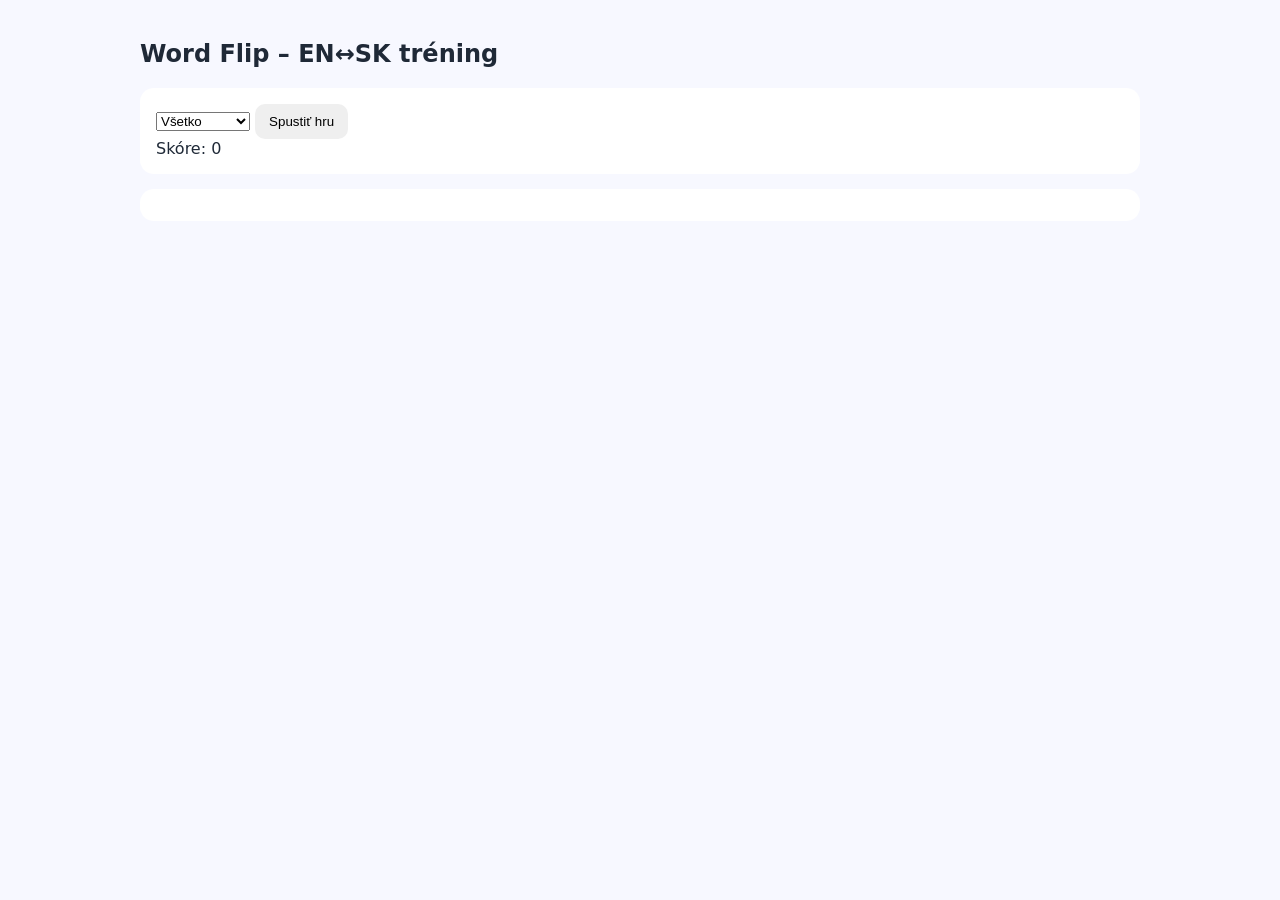
==== index.html @ 4aff0b16 "Update" ====
<!DOCTYPE html>
<html lang="sk">
<head>
<meta charset="utf-8" />
<meta name="viewport" content="width=device-width, initial-scale=1" />
<title>Word Flip – EN↔SK tréning</title>
<style>
body{font-family:system-ui;margin:0;background:#f7f8ff;color:#1f2937}
.wrap{max-width:1000px;margin:auto;padding:20px}
.card{background:#fff;padding:16px;border-radius:14px;margin-bottom:15px}
button{padding:10px 14px;border-radius:10px;border:none;cursor:pointer}
.opt{display:block;width:100%;margin:6px 0;padding:12px;border:1px solid #ddd;border-radius:10px;background:#fff}
.opt.correct{background:#d1fae5}
.opt.wrong{background:#fee2e2}
</style>
</head>
<body>
<div class="wrap">
<h2>Word Flip – EN↔SK tréning</h2>

<div class="card">
<select id="packSelect">
<option value="all">Všetko</option>
<option value="colors">Farby</option>
<option value="numbers">Čísla</option>
<option value="family">Rodina</option>
<option value="school">Škola</option>
<option value="food">Jedlo</option>
<option value="animals">Zvieratá</option>
<option value="travel">Cestovanie</option>
<option value="jobs">Povolania</option>
<option value="restaurant">Reštaurácia</option>
<option value="description">Opis osoby</option>
</select>

<button onclick="startGame()">Spustiť hru</button>
<div id="scoreBox">Skóre: 0</div>
</div>

<div class="card">
<div id="question"></div>
<div id="options"></div>
</div>

</div>

<script>

const VOCAB_PACKS = {

colors:[
{en:'red',sk:'červená'},
{en:'blue',sk:'modrá'},
{en:'green',sk:'zelená'},
{en:'yellow',sk:'žltá'}
],

numbers:[
{en:'one',sk:'jeden'},
{en:'two',sk:'dva'},
{en:'three',sk:'tri'}
],

family:[
{en:'mum',sk:'mama'},
{en:'dad',sk:'otec'},
{en:'cousin',sk:'bratranec / sesternica'}
],

school:[
{en:'library',sk:'knižnica'},
{en:'playground',sk:'ihrisko'},
{en:'English',sk:'angličtina'}
],

food:[
{en:'apple',sk:'jablko'},
{en:'pizza',sk:'pizza'},
{en:'rice',sk:'ryža'}
],

animals:[
{en:'lion',sk:'lev'},
{en:'tiger',sk:'tiger'},
{en:'monkey',sk:'opica'}
],

travel:[
{en:'airport',sk:'letisko'},
{en:'ticket',sk:'lístok'},
{en:'journey',sk:'cesta'},
{en:'turn left',sk:'zabočiť doľava'}
],

jobs:[
{en:'doctor',sk:'lekár'},
{en:'firefighter',sk:'hasič'},
{en:'pilot',sk:'pilot'},
{en:'grow up',sk:'vyrásť'}
],

restaurant:[
{en:'menu',sk:'jedálny lístok'},
{en:'starter',sk:'predjedlo'},
{en:'main course',sk:'hlavné jedlo'},
{en:'dessert',sk:'dezert'},
{en:'burger',sk:'burger'},
{en:'fries',sk:'hranolky'},
{en:'cola',sk:'kola'},
{en:'milkshake',sk:'mliečny kokteil'}
],

description:[
{en:'tall',sk:'vysoký'},
{en:'short',sk:'nízky'},
{en:'long hair',sk:'dlhé vlasy'},
{en:'curly hair',sk:'kučeravé vlasy'},
{en:'blue eyes',sk:'modré oči'},
{en:'kind',sk:'milý'},
{en:'friendly',sk:'priateľský'}
]

};

const PHRASES = [
{en:'I’d like a burger, please.',sk:'Dal by som si burger.'},
{en:'Anything else?',sk:'Ešte niečo?'},
{en:'He’s tall.',sk:'On je vysoký.'},
{en:'What does he look like?',sk:'Ako vyzerá?'}
];

let pool=[];
let score=0;

function startGame(){
score=0;
document.getElementById("scoreBox").innerText="Skóre: 0";
let pack=document.getElementById("packSelect").value;

if(pack==="all"){
pool=Object.values(VOCAB_PACKS).flat().concat(PHRASES);
}else{
pool=(VOCAB_PACKS[pack]||[]).concat(pack==="phr"?PHRASES:[]);
}

nextQuestion();
}

function nextQuestion(){
if(pool.length===0){alert("Hotovo");return;}
let q=pool[Math.floor(Math.random()*pool.length)];
current=q;
document.getElementById("question").innerText=q.en;

let options=[q.sk];
while(options.length<4){
let r=pool[Math.floor(Math.random()*pool.length)];
if(!options.includes(r.sk)) options.push(r.sk);
}
options.sort(()=>Math.random()-0.5);

let html="";
options.forEach(opt=>{
html+=`<button class="opt" onclick="checkAnswer(this,'${opt}','${q.sk}')">${opt}</button>`;
});
document.getElementById("options").innerHTML=html;
}

function checkAnswer(btn,choice,correct){
if(choice===correct){
btn.classList.add("correct");
score++;
}else{
btn.classList.add("wrong");
}
document.getElementById("scoreBox").innerText="Skóre: "+score;
setTimeout(nextQuestion,1000);
}

</script>
</body>
</html>
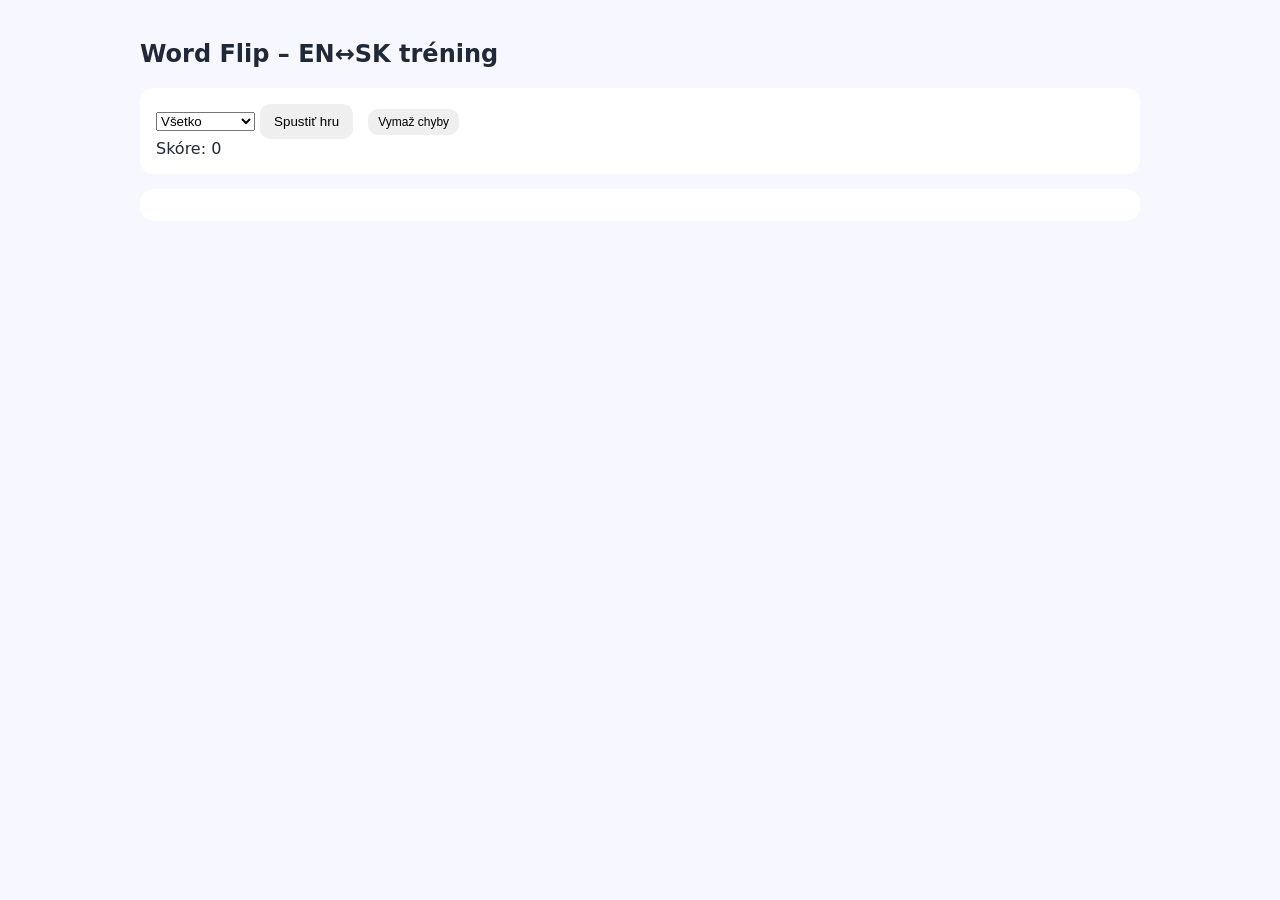
==== commit d9dce8a4: "Add clear mistakes button and update game logic" ====
--- a/index.html
+++ b/index.html
@@ -12,6 +12,7 @@
 .opt{display:block;width:100%;margin:6px 0;padding:12px;border:1px solid #ddd;border-radius:10px;background:#fff}
 .opt.correct{background:#d1fae5}
 .opt.wrong{background:#fee2e2}
+.btnSmall{font-size:12px;padding:6px 10px;margin-left:10px}
 </style>
 </head>
 <body>
@@ -21,6 +22,7 @@
 <div class="card">
 <select id="packSelect">
 <option value="all">Všetko</option>
+<option value="mistakes">Tréning chýb</option>
 <option value="colors">Farby</option>
 <option value="numbers">Čísla</option>
 <option value="family">Rodina</option>
@@ -34,6 +36,7 @@
 </select>
 
 <button onclick="startGame()">Spustiť hru</button>
+<button onclick="clearMistakes()" class="btnSmall">Vymaž chyby</button>
 <div id="scoreBox">Skóre: 0</div>
 </div>
 
@@ -46,87 +49,62 @@
 
 <script>
 
-const VOCAB_PACKS = {
+const STORAGE_MISTAKES = 'wordflip_mistakes_v2';
 
-colors:[
-{en:'red',sk:'červená'},
-{en:'blue',sk:'modrá'},
-{en:'green',sk:'zelená'},
-{en:'yellow',sk:'žltá'}
-],
-
-numbers:[
-{en:'one',sk:'jeden'},
-{en:'two',sk:'dva'},
-{en:'three',sk:'tri'}
-],
-
-family:[
-{en:'mum',sk:'mama'},
-{en:'dad',sk:'otec'},
-{en:'cousin',sk:'bratranec / sesternica'}
-],
-
-school:[
-{en:'library',sk:'knižnica'},
-{en:'playground',sk:'ihrisko'},
-{en:'English',sk:'angličtina'}
-],
-
-food:[
-{en:'apple',sk:'jablko'},
-{en:'pizza',sk:'pizza'},
-{en:'rice',sk:'ryža'}
-],
-
-animals:[
-{en:'lion',sk:'lev'},
-{en:'tiger',sk:'tiger'},
-{en:'monkey',sk:'opica'}
-],
-
-travel:[
-{en:'airport',sk:'letisko'},
-{en:'ticket',sk:'lístok'},
-{en:'journey',sk:'cesta'},
-{en:'turn left',sk:'zabočiť doľava'}
-],
-
-jobs:[
-{en:'doctor',sk:'lekár'},
-{en:'firefighter',sk:'hasič'},
-{en:'pilot',sk:'pilot'},
-{en:'grow up',sk:'vyrásť'}
-],
-
-restaurant:[
-{en:'menu',sk:'jedálny lístok'},
-{en:'starter',sk:'predjedlo'},
-{en:'main course',sk:'hlavné jedlo'},
-{en:'dessert',sk:'dezert'},
-{en:'burger',sk:'burger'},
-{en:'fries',sk:'hranolky'},
-{en:'cola',sk:'kola'},
-{en:'milkshake',sk:'mliečny kokteil'}
-],
-
-description:[
-{en:'tall',sk:'vysoký'},
-{en:'short',sk:'nízky'},
-{en:'long hair',sk:'dlhé vlasy'},
-{en:'curly hair',sk:'kučeravé vlasy'},
-{en:'blue eyes',sk:'modré oči'},
-{en:'kind',sk:'milý'},
-{en:'friendly',sk:'priateľský'}
-]
-
+const CONFUSION_SETS = {
+cola:['color','cold'],
+burger:['pizza','pasta'],
+rice:['pasta','bread'],
+tall:['thin','short'],
+short:['tall','small'],
+curly:['straight','wavy'],
+left:['right'],
+doctor:['nurse','teacher']
 };
 
-const PHRASES = [
-{en:'I’d like a burger, please.',sk:'Dal by som si burger.'},
-{en:'Anything else?',sk:'Ešte niečo?'},
-{en:'He’s tall.',sk:'On je vysoký.'},
-{en:'What does he look like?',sk:'Ako vyzerá?'}
+function grammarVariants(text){
+let variants=[];
+if(text.includes("He’s")) variants.push(text.replace("He’s","He is"));
+if(text.includes("She’s")) variants.push(text.replace("She’s","She is"));
+if(text.includes("I’d")) variants.push(text.replace("I’d","I would"));
+return variants;
+}
+
+function singularPluralVariants(text){
+let variants=[];
+if(!text.includes(" ")){
+if(text.endsWith("s")) variants.push(text.slice(0,-1));
+else variants.push(text+"s");
+}
+return variants;
+}
+
+const VOCAB_PACKS = {
+colors:[
+{en:'red',sk:'červená',cat:'color'},
+{en:'blue',sk:'modrá',cat:'color'},
+{en:'green',sk:'zelená',cat:'color'},
+{en:'yellow',sk:'žltá',cat:'color'}
+],
+food:[
+{en:'burger',sk:'burger',cat:'main'},
+{en:'pizza',sk:'pizza',cat:'main'},
+{en:'pasta',sk:'cestoviny',cat:'main'},
+{en:'rice',sk:'ryža',cat:'main'},
+{en:'cola',sk:'kola',cat:'drink'},
+{en:'milkshake',sk:'mliečny kokteil',cat:'drink'}
+],
+description:[
+{en:'tall',sk:'vysoký',cat:'appearance'},
+{en:'short',sk:'nízky',cat:'appearance'},
+{en:'curly hair',sk:'kučeravé vlasy',cat:'hair'},
+{en:'long hair',sk:'dlhé vlasy',cat:'hair'}
+]
+};
+
+const PHRASES=[
+{en:'He’s tall.',sk:'On je vysoký.',cat:'sentence'},
+{en:'I’d like a burger, please.',sk:'Dal by som si burger.',cat:'sentence'}
 ];
 
 let pool=[];
@@ -137,12 +115,13 @@
 document.getElementById("scoreBox").innerText="Skóre: 0";
 let pack=document.getElementById("packSelect").value;
 
-if(pack==="all"){
+if(pack==="mistakes"){
+pool=JSON.parse(localStorage.getItem(STORAGE_MISTAKES)||"[]");
+}else if(pack==="all"){
 pool=Object.values(VOCAB_PACKS).flat().concat(PHRASES);
 }else{
-pool=(VOCAB_PACKS[pack]||[]).concat(pack==="phr"?PHRASES:[]);
+pool=(VOCAB_PACKS[pack]||[]);
 }
-
 nextQuestion();
 }
 
@@ -152,16 +131,38 @@
 current=q;
 document.getElementById("question").innerText=q.en;
 
-let options=[q.sk];
+let answer=q.sk;
+let options=[answer];
+let used=new Set([answer]);
+
+grammarVariants(answer).forEach(v=>{
+if(options.length<4 && !used.has(v)){options.push(v);used.add(v);}
+});
+
+singularPluralVariants(answer).forEach(v=>{
+if(options.length<4 && !used.has(v)){options.push(v);used.add(v);}
+});
+
+let key=q.en.toLowerCase();
+if(CONFUSION_SETS[key]){
+CONFUSION_SETS[key].forEach(v=>{
+if(options.length<4 && !used.has(v)){options.push(v);used.add(v);}
+});
+}
+
 while(options.length<4){
 let r=pool[Math.floor(Math.random()*pool.length)];
-if(!options.includes(r.sk)) options.push(r.sk);
+if(r.sk && !used.has(r.sk)){
+options.push(r.sk);
+used.add(r.sk);
 }
+}
+
 options.sort(()=>Math.random()-0.5);
 
 let html="";
 options.forEach(opt=>{
-html+=`<button class="opt" onclick="checkAnswer(this,'${opt}','${q.sk}')">${opt}</button>`;
+html+=`<button class="opt" onclick="checkAnswer(this,'${opt}','${answer}')">${opt}</button>`;
 });
 document.getElementById("options").innerHTML=html;
 }
@@ -172,9 +173,21 @@
 score++;
 }else{
 btn.classList.add("wrong");
+
+let saved=JSON.parse(localStorage.getItem(STORAGE_MISTAKES)||"[]");
+if(!saved.find(x=>x.en===current.en)){
+saved.push(current);
+localStorage.setItem(STORAGE_MISTAKES,JSON.stringify(saved));
 }
+}
+
 document.getElementById("scoreBox").innerText="Skóre: "+score;
 setTimeout(nextQuestion,1000);
+}
+
+function clearMistakes(){
+localStorage.removeItem(STORAGE_MISTAKES);
+alert("Chyby vymazané");
 }
 
 </script>
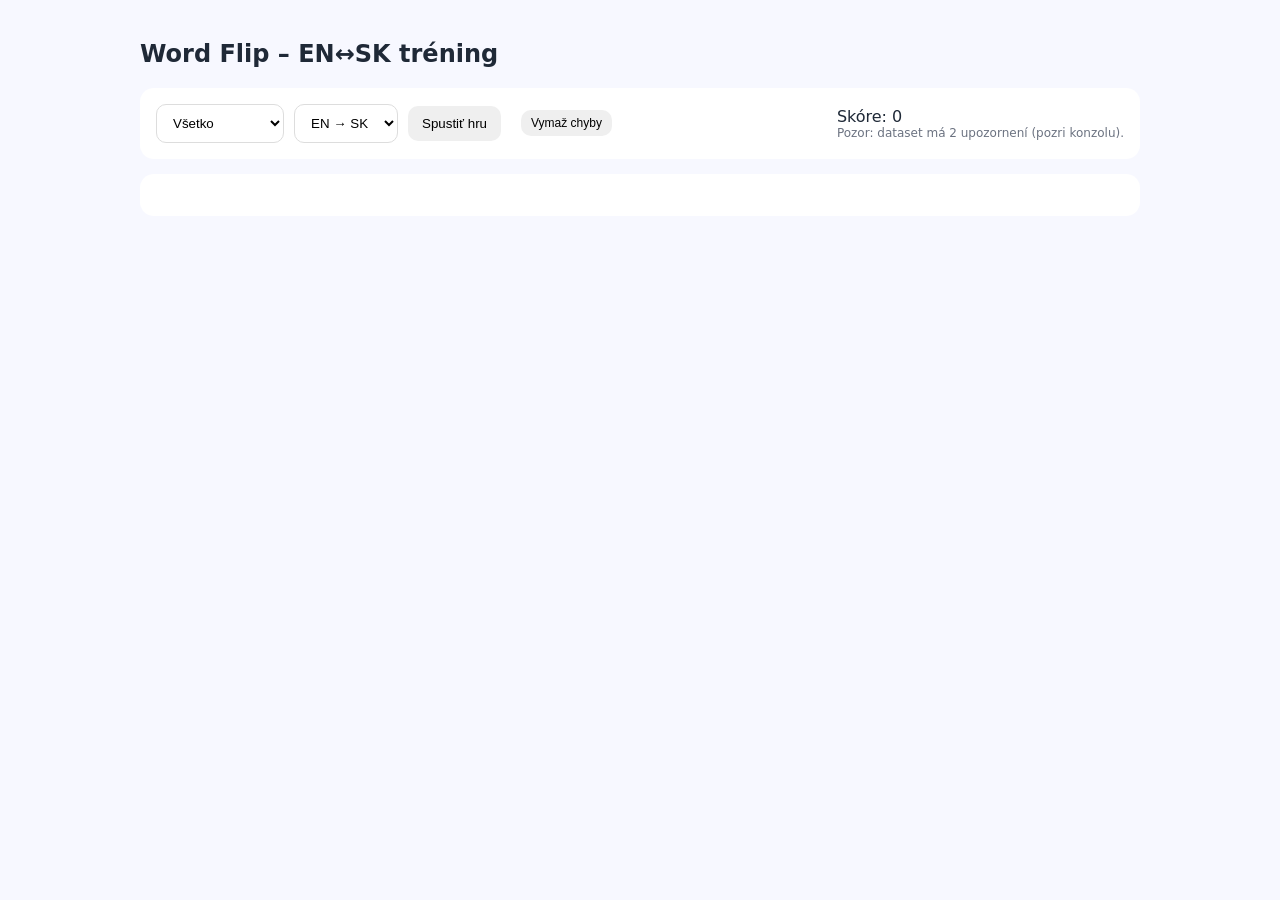
==== commit 7f0238e5: "update 2" ====
--- a/index.html
+++ b/index.html
@@ -5,191 +5,596 @@
 <meta name="viewport" content="width=device-width, initial-scale=1" />
 <title>Word Flip – EN↔SK tréning</title>
 <style>
-body{font-family:system-ui;margin:0;background:#f7f8ff;color:#1f2937}
-.wrap{max-width:1000px;margin:auto;padding:20px}
-.card{background:#fff;padding:16px;border-radius:14px;margin-bottom:15px}
-button{padding:10px 14px;border-radius:10px;border:none;cursor:pointer}
-.opt{display:block;width:100%;margin:6px 0;padding:12px;border:1px solid #ddd;border-radius:10px;background:#fff}
-.opt.correct{background:#d1fae5}
-.opt.wrong{background:#fee2e2}
-.btnSmall{font-size:12px;padding:6px 10px;margin-left:10px}
+  body{font-family:system-ui;margin:0;background:#f7f8ff;color:#1f2937}
+  .wrap{max-width:1000px;margin:auto;padding:20px}
+  .card{background:#fff;padding:16px;border-radius:14px;margin-bottom:15px}
+  button{padding:10px 14px;border-radius:10px;border:none;cursor:pointer}
+  .opt{display:block;width:100%;margin:6px 0;padding:12px;border:1px solid #ddd;border-radius:10px;background:#fff;text-align:left}
+  .opt.correct{background:#d1fae5}
+  .opt.wrong{background:#fee2e2}
+  .btnSmall{font-size:12px;padding:6px 10px;margin-left:10px}
+  .row{display:flex;gap:10px;flex-wrap:wrap;align-items:center}
+  select{padding:10px 12px;border-radius:10px;border:1px solid #ddd;background:#fff}
+  .muted{color:#6b7280;font-size:12px}
+  .bar{display:flex;gap:12px;flex-wrap:wrap;align-items:center;justify-content:space-between}
 </style>
 </head>
 <body>
 <div class="wrap">
-<h2>Word Flip – EN↔SK tréning</h2>
-
-<div class="card">
-<select id="packSelect">
-<option value="all">Všetko</option>
-<option value="mistakes">Tréning chýb</option>
-<option value="colors">Farby</option>
-<option value="numbers">Čísla</option>
-<option value="family">Rodina</option>
-<option value="school">Škola</option>
-<option value="food">Jedlo</option>
-<option value="animals">Zvieratá</option>
-<option value="travel">Cestovanie</option>
-<option value="jobs">Povolania</option>
-<option value="restaurant">Reštaurácia</option>
-<option value="description">Opis osoby</option>
-</select>
-
-<button onclick="startGame()">Spustiť hru</button>
-<button onclick="clearMistakes()" class="btnSmall">Vymaž chyby</button>
-<div id="scoreBox">Skóre: 0</div>
+  <h2>Word Flip – EN↔SK tréning</h2>
+
+  <div class="card">
+    <div class="bar">
+      <div class="row">
+        <select id="packSelect"></select>
+
+        <select id="modeSelect" title="Smer prekladu">
+          <option value="en2sk">EN → SK</option>
+          <option value="sk2en">SK → EN</option>
+          <option value="mix">Mix</option>
+        </select>
+
+        <button id="startBtn">Spustiť hru</button>
+        <button id="clearMistakesBtn" class="btnSmall">Vymaž chyby</button>
+      </div>
+
+      <div>
+        <div id="scoreBox">Skóre: 0</div>
+        <div id="statusBox" class="muted"></div>
+      </div>
+    </div>
+  </div>
+
+  <div class="card">
+    <div id="question" style="font-size:18px;font-weight:600;margin-bottom:10px"></div>
+    <div id="options"></div>
+  </div>
 </div>
 
-<div class="card">
-<div id="question"></div>
-<div id="options"></div>
-</div>
-
-</div>
-
 <script>
-
-const STORAGE_MISTAKES = 'wordflip_mistakes_v2';
-
-const CONFUSION_SETS = {
-cola:['color','cold'],
-burger:['pizza','pasta'],
-rice:['pasta','bread'],
-tall:['thin','short'],
-short:['tall','small'],
-curly:['straight','wavy'],
-left:['right'],
-doctor:['nurse','teacher']
-};
-
-function grammarVariants(text){
-let variants=[];
-if(text.includes("He’s")) variants.push(text.replace("He’s","He is"));
-if(text.includes("She’s")) variants.push(text.replace("She’s","She is"));
-if(text.includes("I’d")) variants.push(text.replace("I’d","I would"));
-return variants;
-}
-
-function singularPluralVariants(text){
-let variants=[];
-if(!text.includes(" ")){
-if(text.endsWith("s")) variants.push(text.slice(0,-1));
-else variants.push(text+"s");
-}
-return variants;
-}
-
-const VOCAB_PACKS = {
-colors:[
-{en:'red',sk:'červená',cat:'color'},
-{en:'blue',sk:'modrá',cat:'color'},
-{en:'green',sk:'zelená',cat:'color'},
-{en:'yellow',sk:'žltá',cat:'color'}
-],
-food:[
-{en:'burger',sk:'burger',cat:'main'},
-{en:'pizza',sk:'pizza',cat:'main'},
-{en:'pasta',sk:'cestoviny',cat:'main'},
-{en:'rice',sk:'ryža',cat:'main'},
-{en:'cola',sk:'kola',cat:'drink'},
-{en:'milkshake',sk:'mliečny kokteil',cat:'drink'}
-],
-description:[
-{en:'tall',sk:'vysoký',cat:'appearance'},
-{en:'short',sk:'nízky',cat:'appearance'},
-{en:'curly hair',sk:'kučeravé vlasy',cat:'hair'},
-{en:'long hair',sk:'dlhé vlasy',cat:'hair'}
-]
-};
-
-const PHRASES=[
-{en:'He’s tall.',sk:'On je vysoký.',cat:'sentence'},
-{en:'I’d like a burger, please.',sk:'Dal by som si burger.',cat:'sentence'}
+/**
+ * DATASET = zdroj pravdy
+ * Index (packs) sa generuje automaticky z datasetu.
+ */
+const DATASET = [
+  {"type":"vocab","pack":"colors","en":"red","sk":"červená"},
+  {"type":"vocab","pack":"colors","en":"blue","sk":"modrá"},
+  {"type":"vocab","pack":"colors","en":"yellow","sk":"žltá"},
+  {"type":"vocab","pack":"colors","en":"green","sk":"zelená"},
+  {"type":"vocab","pack":"colors","en":"orange","sk":"oranžová"},
+  {"type":"vocab","pack":"colors","en":"pink","sk":"ružová"},
+  {"type":"vocab","pack":"colors","en":"purple","sk":"fialová"},
+  {"type":"vocab","pack":"colors","en":"brown","sk":"hnedá"},
+  {"type":"vocab","pack":"colors","en":"black","sk":"čierna"},
+  {"type":"vocab","pack":"colors","en":"white","sk":"biela"},
+  {"type":"vocab","pack":"colors","en":"grey","sk":"sivá"},
+
+  {"type":"vocab","pack":"numbers","en":"one","sk":"jeden"},
+  {"type":"vocab","pack":"numbers","en":"two","sk":"dva"},
+  {"type":"vocab","pack":"numbers","en":"three","sk":"tri"},
+  {"type":"vocab","pack":"numbers","en":"four","sk":"štyri"},
+  {"type":"vocab","pack":"numbers","en":"five","sk":"päť"},
+  {"type":"vocab","pack":"numbers","en":"six","sk":"šesť"},
+  {"type":"vocab","pack":"numbers","en":"seven","sk":"sedem"},
+  {"type":"vocab","pack":"numbers","en":"eight","sk":"osem"},
+  {"type":"vocab","pack":"numbers","en":"nine","sk":"deväť"},
+  {"type":"vocab","pack":"numbers","en":"ten","sk":"desať"},
+  {"type":"vocab","pack":"numbers","en":"eleven","sk":"jedenásť"},
+  {"type":"vocab","pack":"numbers","en":"twelve","sk":"dvanásť"},
+  {"type":"vocab","pack":"numbers","en":"thirteen","sk":"trinásť"},
+  {"type":"vocab","pack":"numbers","en":"fourteen","sk":"štrnásť"},
+  {"type":"vocab","pack":"numbers","en":"fifteen","sk":"pätnásť"},
+  {"type":"vocab","pack":"numbers","en":"sixteen","sk":"šestnásť"},
+  {"type":"vocab","pack":"numbers","en":"seventeen","sk":"sedemnásť"},
+  {"type":"vocab","pack":"numbers","en":"eighteen","sk":"osemnásť"},
+  {"type":"vocab","pack":"numbers","en":"nineteen","sk":"devätnásť"},
+  {"type":"vocab","pack":"numbers","en":"twenty","sk":"dvadsať"},
+
+  {"type":"vocab","pack":"family","en":"mum","sk":"mama"},
+  {"type":"vocab","pack":"family","en":"dad","sk":"otec"},
+  {"type":"vocab","pack":"family","en":"mother","sk":"mamička"},
+  {"type":"vocab","pack":"family","en":"father","sk":"otecko"},
+  {"type":"vocab","pack":"family","en":"brother","sk":"brat"},
+  {"type":"vocab","pack":"family","en":"sister","sk":"sestra"},
+  {"type":"vocab","pack":"family","en":"grandma","sk":"babička"},
+  {"type":"vocab","pack":"family","en":"grandpa","sk":"dedko"},
+  {"type":"vocab","pack":"family","en":"aunt","sk":"teta"},
+  {"type":"vocab","pack":"family","en":"uncle","sk":"ujo"},
+  {"type":"vocab","pack":"family","en":"cousin","sk":"bratranec / sesternica"},
+  {"type":"vocab","pack":"family","en":"baby","sk":"bábätko"},
+
+  {"type":"vocab","pack":"school","en":"book","sk":"kniha"},
+  {"type":"vocab","pack":"school","en":"pen","sk":"pero"},
+  {"type":"vocab","pack":"school","en":"pencil","sk":"ceruzka"},
+  {"type":"vocab","pack":"school","en":"rubber","sk":"guma"},
+  {"type":"vocab","pack":"school","en":"ruler","sk":"pravítko"},
+  {"type":"vocab","pack":"school","en":"pencil case","sk":"peračník"},
+  {"type":"vocab","pack":"school","en":"bag","sk":"taška"},
+  {"type":"vocab","pack":"school","en":"desk","sk":"lavica"},
+  {"type":"vocab","pack":"school","en":"chair","sk":"stolička"},
+  {"type":"vocab","pack":"school","en":"board","sk":"tabuľa"},
+  {"type":"vocab","pack":"school","en":"teacher","sk":"učiteľ"},
+  {"type":"vocab","pack":"school","en":"classroom","sk":"trieda"},
+  {"type":"vocab","pack":"school","en":"playground","sk":"ihrisko"},
+  {"type":"vocab","pack":"school","en":"library","sk":"knižnica"},
+  {"type":"vocab","pack":"school","en":"gym","sk":"telocvičňa"},
+  {"type":"vocab","pack":"school","en":"computer room","sk":"počítačová učebňa"},
+  {"type":"vocab","pack":"school","en":"English","sk":"angličtina"},
+  {"type":"vocab","pack":"school","en":"Maths","sk":"matematika"},
+  {"type":"vocab","pack":"school","en":"Science","sk":"prírodoveda"},
+  {"type":"vocab","pack":"school","en":"Art","sk":"výtvarná"},
+  {"type":"vocab","pack":"school","en":"Music","sk":"hudobná"},
+  {"type":"vocab","pack":"school","en":"PE","sk":"telesná výchova"},
+
+  {"type":"vocab","pack":"toys","en":"ball","sk":"lopta"},
+  {"type":"vocab","pack":"toys","en":"doll","sk":"bábika"},
+  {"type":"vocab","pack":"toys","en":"teddy","sk":"plyšák"},
+  {"type":"vocab","pack":"toys","en":"car","sk":"auto"},
+  {"type":"vocab","pack":"toys","en":"kite","sk":"šarkan"},
+  {"type":"vocab","pack":"toys","en":"bike","sk":"bicykel"},
+  {"type":"vocab","pack":"toys","en":"train","sk":"vlak"},
+  {"type":"vocab","pack":"toys","en":"plane","sk":"lietadlo"},
+  {"type":"vocab","pack":"toys","en":"computer game","sk":"počítačová hra"},
+  {"type":"vocab","pack":"toys","en":"guitar","sk":"gitara"},
+  {"type":"vocab","pack":"toys","en":"piano","sk":"klavír"},
+
+  {"type":"vocab","pack":"food","en":"apple","sk":"jablko"},
+  {"type":"vocab","pack":"food","en":"banana","sk":"banán"},
+  {"type":"vocab","pack":"food","en":"orange","sk":"pomaranč"},
+  {"type":"vocab","pack":"food","en":"pear","sk":"hruška"},
+  {"type":"vocab","pack":"food","en":"grapes","sk":"hrozno"},
+  {"type":"vocab","pack":"food","en":"melon","sk":"melón"},
+  {"type":"vocab","pack":"food","en":"lemon","sk":"citrón"},
+  {"type":"vocab","pack":"food","en":"carrot","sk":"mrkva"},
+  {"type":"vocab","pack":"food","en":"potato","sk":"zemiak"},
+  {"type":"vocab","pack":"food","en":"tomato","sk":"paradajka"},
+  {"type":"vocab","pack":"food","en":"cucumber","sk":"uhorka"},
+  {"type":"vocab","pack":"food","en":"rice","sk":"ryža"},
+  {"type":"vocab","pack":"food","en":"pasta","sk":"cestoviny"},
+  {"type":"vocab","pack":"food","en":"sandwich","sk":"sendvič"},
+  {"type":"vocab","pack":"food","en":"pizza","sk":"pizza"},
+  {"type":"vocab","pack":"food","en":"egg","sk":"vajce"},
+  {"type":"vocab","pack":"food","en":"cheese","sk":"syr"},
+  {"type":"vocab","pack":"food","en":"chicken","sk":"kurča"},
+  {"type":"vocab","pack":"food","en":"fish","sk":"ryba"},
+  {"type":"vocab","pack":"food","en":"bread","sk":"chlieb"},
+  {"type":"vocab","pack":"food","en":"cereal","sk":"cereálie"},
+  {"type":"vocab","pack":"food","en":"milk","sk":"mlieko"},
+  {"type":"vocab","pack":"food","en":"juice","sk":"džús"},
+  {"type":"vocab","pack":"food","en":"water","sk":"voda"},
+
+  {"type":"vocab","pack":"animals","en":"dog","sk":"pes"},
+  {"type":"vocab","pack":"animals","en":"cat","sk":"mačka"},
+  {"type":"vocab","pack":"animals","en":"fish","sk":"ryba"},
+  {"type":"vocab","pack":"animals","en":"bird","sk":"vták"},
+  {"type":"vocab","pack":"animals","en":"rabbit","sk":"zajac"},
+  {"type":"vocab","pack":"animals","en":"duck","sk":"kačka"},
+  {"type":"vocab","pack":"animals","en":"cow","sk":"krava"},
+  {"type":"vocab","pack":"animals","en":"horse","sk":"kôň"},
+  {"type":"vocab","pack":"animals","en":"sheep","sk":"ovca"},
+  {"type":"vocab","pack":"animals","en":"goat","sk":"koza"},
+  {"type":"vocab","pack":"animals","en":"pig","sk":"prasa"},
+  {"type":"vocab","pack":"animals","en":"chicken","sk":"sliepka"},
+  {"type":"vocab","pack":"animals","en":"elephant","sk":"slon"},
+  {"type":"vocab","pack":"animals","en":"tiger","sk":"tiger"},
+  {"type":"vocab","pack":"animals","en":"lion","sk":"lev"},
+  {"type":"vocab","pack":"animals","en":"giraffe","sk":"žirafa"},
+  {"type":"vocab","pack":"animals","en":"crocodile","sk":"krokodíl"},
+  {"type":"vocab","pack":"animals","en":"monkey","sk":"opica"},
+  {"type":"vocab","pack":"animals","en":"parrot","sk":"papagáj"},
+  {"type":"vocab","pack":"animals","en":"kangaroo","sk":"klokán"},
+  {"type":"vocab","pack":"animals","en":"zebra","sk":"zebra"},
+  {"type":"vocab","pack":"animals","en":"bear","sk":"medveď"},
+  {"type":"vocab","pack":"animals","en":"snake","sk":"had"},
+  {"type":"vocab","pack":"animals","en":"mouse","sk":"myš"},
+
+  {"type":"vocab","pack":"places","en":"house","sk":"dom"},
+  {"type":"vocab","pack":"places","en":"room","sk":"izba"},
+  {"type":"vocab","pack":"places","en":"kitchen","sk":"kuchyňa"},
+  {"type":"vocab","pack":"places","en":"bathroom","sk":"kúpeľňa"},
+  {"type":"vocab","pack":"places","en":"living room","sk":"obývačka"},
+  {"type":"vocab","pack":"places","en":"garden","sk":"záhrada"},
+  {"type":"vocab","pack":"places","en":"bed","sk":"posteľ"},
+  {"type":"vocab","pack":"places","en":"table","sk":"stôl"},
+  {"type":"vocab","pack":"places","en":"door","sk":"dvere"},
+  {"type":"vocab","pack":"places","en":"window","sk":"okno"},
+  {"type":"vocab","pack":"places","en":"cinema","sk":"kino"},
+  {"type":"vocab","pack":"places","en":"supermarket","sk":"supermarket"},
+  {"type":"vocab","pack":"places","en":"hospital","sk":"nemocnica"},
+  {"type":"vocab","pack":"places","en":"post office","sk":"pošta"},
+  {"type":"vocab","pack":"places","en":"park","sk":"park"},
+  {"type":"vocab","pack":"places","en":"street","sk":"ulica"},
+  {"type":"vocab","pack":"places","en":"shop","sk":"obchod"},
+  {"type":"vocab","pack":"places","en":"bus stop","sk":"autobusová zastávka"},
+  {"type":"vocab","pack":"places","en":"train station","sk":"vlaková stanica"},
+  {"type":"vocab","pack":"places","en":"mountain","sk":"hora"},
+  {"type":"vocab","pack":"places","en":"river","sk":"rieka"},
+  {"type":"vocab","pack":"places","en":"beach","sk":"pláž"},
+  {"type":"vocab","pack":"places","en":"sea","sk":"more"},
+  {"type":"vocab","pack":"places","en":"lake","sk":"jazero"},
+
+  {"type":"vocab","pack":"clothes","en":"shirt","sk":"košeľa"},
+  {"type":"vocab","pack":"clothes","en":"T-shirt","sk":"tričko"},
+  {"type":"vocab","pack":"clothes","en":"trousers","sk":"nohavice"},
+  {"type":"vocab","pack":"clothes","en":"skirt","sk":"sukňa"},
+  {"type":"vocab","pack":"clothes","en":"dress","sk":"šaty"},
+  {"type":"vocab","pack":"clothes","en":"shorts","sk":"kraťasy"},
+  {"type":"vocab","pack":"clothes","en":"shoes","sk":"topánky"},
+  {"type":"vocab","pack":"clothes","en":"trainers","sk":"tenisky"},
+  {"type":"vocab","pack":"clothes","en":"boots","sk":"čižmy"},
+  {"type":"vocab","pack":"clothes","en":"socks","sk":"ponožky"},
+  {"type":"vocab","pack":"clothes","en":"coat","sk":"kabát"},
+  {"type":"vocab","pack":"clothes","en":"jacket","sk":"bunda"},
+  {"type":"vocab","pack":"clothes","en":"hat","sk":"klobúk"},
+  {"type":"vocab","pack":"clothes","en":"cap","sk":"šiltovka"},
+  {"type":"vocab","pack":"clothes","en":"scarf","sk":"šál"},
+  {"type":"vocab","pack":"clothes","en":"gloves","sk":"rukavice"},
+
+  {"type":"vocab","pack":"weather","en":"sun","sk":"slnko"},
+  {"type":"vocab","pack":"weather","en":"cloud","sk":"oblak"},
+  {"type":"vocab","pack":"weather","en":"rain","sk":"dážď"},
+  {"type":"vocab","pack":"weather","en":"snow","sk":"sneh"},
+  {"type":"vocab","pack":"weather","en":"wind","sk":"vietor"},
+  {"type":"vocab","pack":"weather","en":"spring","sk":"jar"},
+  {"type":"vocab","pack":"weather","en":"summer","sk":"leto"},
+  {"type":"vocab","pack":"weather","en":"autumn","sk":"jeseň"},
+  {"type":"vocab","pack":"weather","en":"winter","sk":"zima"},
+  {"type":"vocab","pack":"weather","en":"sunny","sk":"slnečno"},
+  {"type":"vocab","pack":"weather","en":"cloudy","sk":"oblačno"},
+  {"type":"vocab","pack":"weather","en":"rainy","sk":"daždivo"},
+  {"type":"vocab","pack":"weather","en":"snowy","sk":"snežno"},
+  {"type":"vocab","pack":"weather","en":"windy","sk":"veterno"},
+  {"type":"vocab","pack":"weather","en":"hot","sk":"horúco"},
+  {"type":"vocab","pack":"weather","en":"cold","sk":"zima"},
+  {"type":"vocab","pack":"weather","en":"warm","sk":"teplo"},
+
+  {"type":"phrase","pack":"phrases","en":"Hello!","sk":"Ahoj!"},
+  {"type":"phrase","pack":"phrases","en":"Goodbye!","sk":"Dovidenia!"},
+  {"type":"phrase","pack":"phrases","en":"How are you?","sk":"Ako sa máš?"},
+  {"type":"phrase","pack":"phrases","en":"I'm fine, thank you.","sk":"Mám sa dobre, ďakujem."},
+  {"type":"phrase","pack":"phrases","en":"This is my sister.","sk":"Toto je moja sestra."},
+  {"type":"phrase","pack":"phrases","en":"He's my uncle.","sk":"On je môj ujo."},
+  {"type":"phrase","pack":"phrases","en":"Have you got a brother?","sk":"Máš brata?"},
+  {"type":"phrase","pack":"phrases","en":"Yes, I have.","sk":"Áno, mám."},
+  {"type":"phrase","pack":"phrases","en":"No, I haven't.","sk":"Nie, nemám."},
+  {"type":"phrase","pack":"phrases","en":"This is my classroom.","sk":"Toto je moja trieda."},
+  {"type":"phrase","pack":"phrases","en":"We've got English on Monday.","sk":"V pondelok máme angličtinu."},
+  {"type":"phrase","pack":"phrases","en":"What's your favourite subject?","sk":"Aký je tvoj obľúbený predmet?"},
+  {"type":"phrase","pack":"phrases","en":"My favourite subject is Art.","sk":"Môj obľúbený predmet je výtvarná."},
+  {"type":"phrase","pack":"phrases","en":"I get up at seven o'clock.","sk":"Vstávam o siedmej."},
+  {"type":"phrase","pack":"phrases","en":"Do you do your homework in the afternoon?","sk":"Robíš si úlohy popoludní?"},
+  {"type":"phrase","pack":"phrases","en":"I usually watch TV.","sk":"Zvyčajne pozerám televíziu."},
+  {"type":"phrase","pack":"phrases","en":"I like apples.","sk":"Mám rád jablká."},
+  {"type":"phrase","pack":"phrases","en":"I don't like fish.","sk":"Nemám rád rybu."},
+  {"type":"phrase","pack":"phrases","en":"What would you like?","sk":"Čo by si chcel?"},
+  {"type":"phrase","pack":"phrases","en":"I'd like a sandwich, please.","sk":"Prosím si sendvič."},
+  {"type":"phrase","pack":"phrases","en":"Have you got any milk?","sk":"Máte mlieko?"},
+  {"type":"phrase","pack":"phrases","en":"Yes, we have.","sk":"Áno, máme."},
+  {"type":"phrase","pack":"phrases","en":"No, we haven't.","sk":"Nie, nemáme."},
+  {"type":"phrase","pack":"phrases","en":"Can you play football?","sk":"Vieš hrať futbal?"},
+  {"type":"phrase","pack":"phrases","en":"Yes, I can.","sk":"Áno, viem."},
+  {"type":"phrase","pack":"phrases","en":"No, I can't.","sk":"Nie, neviem."},
+  {"type":"phrase","pack":"phrases","en":"I like drawing and singing.","sk":"Rád kreslím a spievam."},
+  {"type":"phrase","pack":"phrases","en":"The lion is big.","sk":"Lev je veľký."},
+  {"type":"phrase","pack":"phrases","en":"Monkeys can jump.","sk":"Opice vedia skákať."},
+  {"type":"phrase","pack":"phrases","en":"Have you got a pet?","sk":"Máš domáce zvieratko?"},
+  {"type":"phrase","pack":"phrases","en":"Yes, I've got a cat.","sk":"Áno, mám mačku."},
+  {"type":"phrase","pack":"phrases","en":"Where's the park?","sk":"Kde je park?"},
+  {"type":"phrase","pack":"phrases","en":"It's next to the cinema.","sk":"Je vedľa kina."},
+  {"type":"phrase","pack":"phrases","en":"Go straight and turn left.","sk":"Choď rovno a zaboč doľava."},
+  {"type":"phrase","pack":"phrases","en":"What's the weather like?","sk":"Aké je počasie?"},
+  {"type":"phrase","pack":"phrases","en":"It's sunny.","sk":"Je slnečno."},
+  {"type":"phrase","pack":"phrases","en":"It's cold and windy.","sk":"Je zima a veterno."},
+  {"type":"phrase","pack":"phrases","en":"I'm wearing a T-shirt.","sk":"Mám na sebe tričko."},
+  {"type":"phrase","pack":"phrases","en":"What are you wearing?","sk":"Čo máš oblečené?"},
+  {"type":"phrase","pack":"phrases","en":"She's my cousin.","sk":"Ona je moja sesternica."},
+  {"type":"phrase","pack":"phrases","en":"They're my parents.","sk":"To sú moji rodičia."},
+  {"type":"phrase","pack":"phrases","en":"Where's the teacher?","sk":"Kde je učiteľ?"},
+  {"type":"phrase","pack":"phrases","en":"We're in the library.","sk":"Sme v knižnici."},
+  {"type":"phrase","pack":"phrases","en":"I brush my teeth in the morning.","sk":"Ráno si umývam zuby."},
+  {"type":"phrase","pack":"phrases","en":"She goes to school at eight o'clock.","sk":"Ona chodí do školy o ôsmej."},
+  {"type":"phrase","pack":"phrases","en":"I'm hungry.","sk":"Som hladný."},
+  {"type":"phrase","pack":"phrases","en":"He's thirsty.","sk":"On je smädný."},
+  {"type":"phrase","pack":"phrases","en":"Let's have some juice.","sk":"Dajme si džús."},
+  {"type":"phrase","pack":"phrases","en":"We play football at the weekend.","sk":"Cez víkend hráme futbal."},
+  {"type":"phrase","pack":"phrases","en":"She can ride a bike.","sk":"Ona vie jazdiť na bicykli."},
+  {"type":"phrase","pack":"phrases","en":"There's a supermarket in my town.","sk":"V mojom meste je supermarket."},
+  {"type":"phrase","pack":"phrases","en":"Is there a cinema in your street?","sk":"Je v tvojej ulici kino?"},
+  {"type":"phrase","pack":"phrases","en":"Go straight and turn right.","sk":"Choď rovno a zaboč doprava."},
+  {"type":"phrase","pack":"phrases","en":"The hospital is next to the post office.","sk":"Nemocnica je vedľa pošty."},
+  {"type":"phrase","pack":"phrases","en":"It's very hot today.","sk":"Dnes je veľmi horúco."},
+  {"type":"phrase","pack":"phrases","en":"I like snowy days.","sk":"Mám rád zasnežené dni."},
+  {"type":"phrase","pack":"phrases","en":"It isn't windy today.","sk":"Dnes nie je veterno."},
+  {"type":"phrase","pack":"phrases","en":"It's raining. Take your umbrella!","sk":"Prší. Zober si dáždnik!"},
+  {"type":"phrase","pack":"phrases","en":"He's my grandpa.","sk":"On je môj dedko."},
+  {"type":"phrase","pack":"phrases","en":"Is she your sister?","sk":"Je to tvoja sestra?"},
+  {"type":"phrase","pack":"phrases","en":"Yes, she is.","sk":"Áno."},
+  {"type":"phrase","pack":"phrases","en":"No, she isn't.","sk":"Nie."},
+  {"type":"phrase","pack":"phrases","en":"This is my school.","sk":"Toto je moja škola."},
+  {"type":"phrase","pack":"phrases","en":"The teacher is in the classroom.","sk":"Učiteľ je v triede."},
+  {"type":"phrase","pack":"phrases","en":"Do you like Maths?","sk":"Máš rád matematiku?"},
+  {"type":"phrase","pack":"phrases","en":"Do you get up early?","sk":"Vstávaš skoro?"},
+  {"type":"phrase","pack":"phrases","en":"No, I don't.","sk":"Nie."},
+  {"type":"phrase","pack":"phrases","en":"What time do you go to bed?","sk":"O koľkej chodíš spať?"},
+  {"type":"phrase","pack":"phrases","en":"Do you like cheese?","sk":"Máš rád syr?"},
+  {"type":"phrase","pack":"phrases","en":"Yes, I do.","sk":"Áno."},
+  {"type":"phrase","pack":"phrases","en":"Can you swim fast?","sk":"Vieš rýchlo plávať?"},
+  {"type":"phrase","pack":"phrases","en":"Yes, I can.","sk":"Áno."},
+  {"type":"phrase","pack":"phrases","en":"I don't like playing tennis.","sk":"Nemám rád tenis."},
+  {"type":"phrase","pack":"phrases","en":"The crocodile is dangerous.","sk":"Krokodíl je nebezpečný."},
+  {"type":"phrase","pack":"phrases","en":"The giraffe is tall.","sk":"Žirafa je vysoká."},
+  {"type":"phrase","pack":"phrases","en":"Do you like monkeys?","sk":"Máš rád opice?"},
+  {"type":"phrase","pack":"phrases","en":"Have you got a dog?","sk":"Máš psa?"},
+  {"type":"phrase","pack":"phrases","en":"Yes, there is.","sk":"Áno."},
+  {"type":"phrase","pack":"phrases","en":"No, there isn't.","sk":"Nie."},
+  {"type":"phrase","pack":"phrases","en":"Is it cold in winter?","sk":"Je v zime zima?"},
+  {"type":"phrase","pack":"phrases","en":"Yes, it is.","sk":"Áno."},
+  {"type":"phrase","pack":"phrases","en":"We've got PE on Tuesday.","sk":"V utorok máme telesnú."},
+  {"type":"phrase","pack":"phrases","en":"She likes Art, but she doesn't like Maths.","sk":"Má rada výtvarnú, ale nemá rada matematiku."},
+  {"type":"phrase","pack":"phrases","en":"Is this your book?","sk":"Je toto tvoja kniha?"},
+  {"type":"phrase","pack":"phrases","en":"No, it isn't.","sk":"Nie."},
+  {"type":"phrase","pack":"phrases","en":"I usually have lunch at school.","sk":"Zvyčajne obedujem v škole."},
+  {"type":"phrase","pack":"phrases","en":"They always do their homework in the evening.","sk":"Oni si vždy robia úlohy večer."},
+  {"type":"phrase","pack":"phrases","en":"Do you go to bed late?","sk":"Chodíš spať neskoro?"},
+  {"type":"phrase","pack":"phrases","en":"I'd like some rice, please.","sk":"Prosím si ryžu."},
+  {"type":"phrase","pack":"phrases","en":"Is there any milk?","sk":"Je tu mlieko?"},
+  {"type":"phrase","pack":"phrases","en":"No, there isn't.","sk":"Nie, nie je."}
 ];
 
-let pool=[];
-let score=0;
+/* ====== Nastavenia + storage ====== */
+const STORAGE_MISTAKES = 'wordflip_mistakes_v3'; // nové, lebo sme zmenili formát
+const OPTION_COUNT = 4;
+
+let pool = [];
+let score = 0;
+let current = null;
+let currentMode = 'en2sk'; // en2sk | sk2en | mix
+
+/* ====== Pomocné funkcie ====== */
+function normalize(s){
+  return String(s ?? '').trim();
+}
+
+function packTitle(pack){
+  // jednoduché: urob ľahší čitateľný názov z "ff3-foo-bar" / "colors"
+  return pack
+    .replace(/^ff3-/, 'FF3 – ')
+    .replace(/-/g, ' ')
+    .replace(/\b\w/g, c => c.toUpperCase());
+}
+
+function buildIndex(dataset){
+  const map = new Map();
+  for(const item of dataset){
+    const pack = normalize(item.pack) || 'unknown';
+    if(!map.has(pack)){
+      map.set(pack, { pack, title: packTitle(pack), itemCount: 0, typeCounts: { vocab: 0, phrase: 0 } });
+    }
+    const rec = map.get(pack);
+    rec.itemCount += 1;
+    if(item.type === 'vocab') rec.typeCounts.vocab += 1;
+    else if(item.type === 'phrase') rec.typeCounts.phrase += 1;
+  }
+  return Array.from(map.values()).sort((a,b)=>a.title.localeCompare(b.title,'sk'));
+}
+
+function validateDataset(dataset){
+  const issues = [];
+
+  dataset.forEach((it, i) => {
+    const type = normalize(it.type);
+    const pack = normalize(it.pack);
+    const en = normalize(it.en);
+    const sk = normalize(it.sk);
+
+    if(!type || !pack || !en || !sk){
+      issues.push(`Riadok ${i+1}: chýba type/pack/en/sk`);
+    }
+    if(type !== 'vocab' && type !== 'phrase'){
+      issues.push(`Riadok ${i+1}: neznámy type "${type}"`);
+    }
+  });
+
+  // duplicitné EN v rámci packu+type (môže byť OK, ale často je to chyba)
+  const seen = new Map();
+  dataset.forEach((it, i) => {
+    const key = `${normalize(it.type)}|${normalize(it.pack)}|${normalize(it.en).toLowerCase()}`;
+    if(!normalize(it.en)) return;
+    if(seen.has(key)){
+      issues.push(`Riadok ${i+1}: duplicitné EN v packu (kľúč: ${key})`);
+    } else seen.set(key, i);
+  });
+
+  return issues;
+}
+
+function saveMistake(item, mode){
+  const saved = JSON.parse(localStorage.getItem(STORAGE_MISTAKES) || "[]");
+  const key = `${normalize(item.pack)}|${normalize(item.type)}|${normalize(item.en)}|${normalize(item.sk)}|${mode}`;
+  if(!saved.find(x => x.key === key)){
+    saved.push({ key, item, mode, ts: Date.now() });
+    localStorage.setItem(STORAGE_MISTAKES, JSON.stringify(saved));
+  }
+}
+
+function loadMistakes(){
+  return JSON.parse(localStorage.getItem(STORAGE_MISTAKES) || "[]");
+}
+
+function clearMistakes(){
+  localStorage.removeItem(STORAGE_MISTAKES);
+}
+
+/* ====== Generovanie otázky a možností ====== */
+function getQA(item, mode){
+  if(mode === 'mix'){
+    mode = Math.random() < 0.5 ? 'en2sk' : 'sk2en';
+  }
+  if(mode === 'en2sk'){
+    return { q: item.en, a: item.sk, mode };
+  }
+  return { q: item.sk, a: item.en, mode };
+}
+
+function pickDistractors(correctAnswer, items, mode, pack){
+  const used = new Set([correctAnswer]);
+  const options = [correctAnswer];
+
+  // 1) priorita: distractory z rovnakého packu (aby to bolo zmysluplné)
+  const samePack = items.filter(x => normalize(x.pack) === pack);
+  while(options.length < OPTION_COUNT && samePack.length > 0){
+    const r = samePack[Math.floor(Math.random() * samePack.length)];
+    const cand = (mode === 'en2sk') ? r.sk : r.en;
+    const v = normalize(cand);
+    if(v && !used.has(v)){
+      used.add(v);
+      options.push(v);
+    }
+  }
+
+  // 2) doplň zo všetkého (ak pack nemá dosť položiek)
+  while(options.length < OPTION_COUNT){
+    const r = items[Math.floor(Math.random() * items.length)];
+    const cand = (mode === 'en2sk') ? r.sk : r.en;
+    const v = normalize(cand);
+    if(v && !used.has(v)){
+      used.add(v);
+      options.push(v);
+    }
+  }
+
+  // zamiešaj
+  options.sort(()=>Math.random()-0.5);
+  return options;
+}
+
+function renderOptions(options, correct){
+  const box = document.getElementById("options");
+  box.innerHTML = "";
+
+  options.forEach(opt => {
+    const btn = document.createElement("button");
+    btn.className = "opt";
+    btn.textContent = opt;
+
+    btn.addEventListener("click", () => checkAnswer(btn, opt, correct));
+    box.appendChild(btn);
+  });
+}
+
+/* ====== Hra ====== */
+function buildPackSelect(){
+  const sel = document.getElementById("packSelect");
+  sel.innerHTML = "";
+
+  const index = buildIndex(DATASET);
+
+  const base = [
+    { value: "all", label: "Všetko" },
+    { value: "mistakes", label: "Tréning chýb" }
+  ];
+
+  base.forEach(x => {
+    const o = document.createElement("option");
+    o.value = x.value;
+    o.textContent = x.label;
+    sel.appendChild(o);
+  });
+
+  index.forEach(p => {
+    const o = document.createElement("option");
+    o.value = p.pack;
+    o.textContent = `${p.title} (${p.itemCount})`;
+    sel.appendChild(o);
+  });
+}
+
+function setStatus(msg){
+  document.getElementById("statusBox").textContent = msg || "";
+}
 
 function startGame(){
-score=0;
-document.getElementById("scoreBox").innerText="Skóre: 0";
-let pack=document.getElementById("packSelect").value;
-
-if(pack==="mistakes"){
-pool=JSON.parse(localStorage.getItem(STORAGE_MISTAKES)||"[]");
-}else if(pack==="all"){
-pool=Object.values(VOCAB_PACKS).flat().concat(PHRASES);
-}else{
-pool=(VOCAB_PACKS[pack]||[]);
-}
-nextQuestion();
+  score = 0;
+  document.getElementById("scoreBox").innerText = "Skóre: 0";
+
+  const pack = document.getElementById("packSelect").value;
+  currentMode = document.getElementById("modeSelect").value;
+
+  if(pack === "mistakes"){
+    const mistakes = loadMistakes();
+    // v tréningu chýb berieme len uložené itemy; mode sa môže líšiť od aktuálneho
+    pool = mistakes.map(m => m.item);
+    setStatus(`Chyby: ${pool.length}`);
+  } else if(pack === "all"){
+    pool = [...DATASET];
+    setStatus(`Položky: ${pool.length}`);
+  } else {
+    pool = DATASET.filter(x => normalize(x.pack) === pack);
+    setStatus(`Pack "${packTitle(pack)}": ${pool.length}`);
+  }
+
+  nextQuestion();
 }
 
 function nextQuestion(){
-if(pool.length===0){alert("Hotovo");return;}
-let q=pool[Math.floor(Math.random()*pool.length)];
-current=q;
-document.getElementById("question").innerText=q.en;
-
-let answer=q.sk;
-let options=[answer];
-let used=new Set([answer]);
-
-grammarVariants(answer).forEach(v=>{
-if(options.length<4 && !used.has(v)){options.push(v);used.add(v);}
-});
-
-singularPluralVariants(answer).forEach(v=>{
-if(options.length<4 && !used.has(v)){options.push(v);used.add(v);}
-});
-
-let key=q.en.toLowerCase();
-if(CONFUSION_SETS[key]){
-CONFUSION_SETS[key].forEach(v=>{
-if(options.length<4 && !used.has(v)){options.push(v);used.add(v);}
-});
-}
-
-while(options.length<4){
-let r=pool[Math.floor(Math.random()*pool.length)];
-if(r.sk && !used.has(r.sk)){
-options.push(r.sk);
-used.add(r.sk);
-}
-}
-
-options.sort(()=>Math.random()-0.5);
-
-let html="";
-options.forEach(opt=>{
-html+=`<button class="opt" onclick="checkAnswer(this,'${opt}','${answer}')">${opt}</button>`;
-});
-document.getElementById("options").innerHTML=html;
-}
-
-function checkAnswer(btn,choice,correct){
-if(choice===correct){
-btn.classList.add("correct");
-score++;
-}else{
-btn.classList.add("wrong");
-
-let saved=JSON.parse(localStorage.getItem(STORAGE_MISTAKES)||"[]");
-if(!saved.find(x=>x.en===current.en)){
-saved.push(current);
-localStorage.setItem(STORAGE_MISTAKES,JSON.stringify(saved));
-}
-}
-
-document.getElementById("scoreBox").innerText="Skóre: "+score;
-setTimeout(nextQuestion,1000);
-}
-
-function clearMistakes(){
-localStorage.removeItem(STORAGE_MISTAKES);
-alert("Chyby vymazané");
-}
-
+  if(pool.length === 0){
+    alert("Nie sú dostupné žiadne položky v tomto výbere.");
+    return;
+  }
+
+  current = pool[Math.floor(Math.random() * pool.length)];
+
+  // pri tréningu chýb: ak bol uložený item bez packu (nemalo by), stále funguje
+  const qa = getQA(current, currentMode);
+  const qText = normalize(qa.q);
+  const aText = normalize(qa.a);
+
+  document.getElementById("question").innerText = qText;
+
+  const options = pickDistractors(aText, DATASET, qa.mode, normalize(current.pack));
+  renderOptions(options, aText);
+}
+
+function checkAnswer(btn, choice, correct){
+  // zablokuj viac klikov v tom istom kole
+  const buttons = Array.from(document.querySelectorAll(".opt"));
+  buttons.forEach(b => b.disabled = true);
+
+  if(choice === correct){
+    btn.classList.add("correct");
+    score++;
+  } else {
+    btn.classList.add("wrong");
+    saveMistake(current, currentMode);
+    // ukáž správnu odpoveď jemne
+    buttons.forEach(b => {
+      if(b.textContent === correct) b.classList.add("correct");
+    });
+  }
+
+  document.getElementById("scoreBox").innerText = "Skóre: " + score;
+  setTimeout(nextQuestion, 900);
+}
+
+/* ====== Init ====== */
+(function init(){
+  // dataset validation (len info, nezastavujeme appku)
+  const issues = validateDataset(DATASET);
+  if(issues.length){
+    console.warn("Dataset issues:", issues);
+    setStatus(`Pozor: dataset má ${issues.length} upozornení (pozri konzolu).`);
+  } else {
+    setStatus(`Dataset OK (${DATASET.length} položiek).`);
+  }
+
+  buildPackSelect();
+
+  document.getElementById("startBtn").addEventListener("click", startGame);
+  document.getElementById("clearMistakesBtn").addEventListener("click", () => {
+    clearMistakes();
+    alert("Chyby vymazané");
+  });
+})();
 </script>
 </body>
 </html>
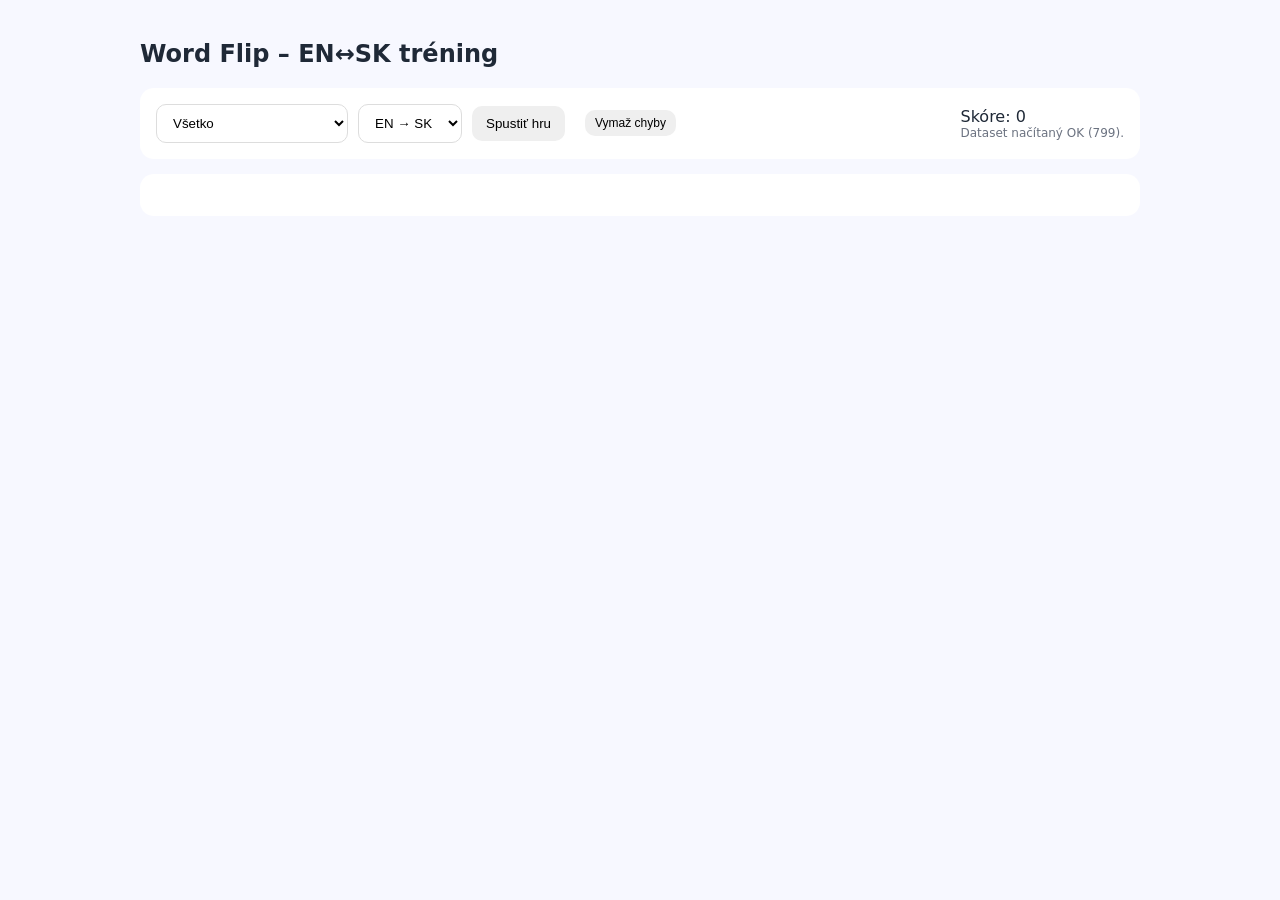
==== commit 577f7725: "actual" ====
--- a/index.html
+++ b/index.html
@@ -54,295 +54,34 @@
 <script>
 /**
  * DATASET = zdroj pravdy
- * Index (packs) sa generuje automaticky z datasetu.
+ * - primárne načítame z externého JSON súboru
+ * - ak zlyhá, použijeme FALLBACK (vstavané minimum), aby appka fungovala vždy
+ *
+ * DÔLEŽITÉ:
+ * - JSON musí byť pole objektov: [{type, pack, en, sk}, ...]
+ * - Súbor ulož vedľa index.html (napr. /wordflip_dataset_en_sk.json)
  */
-const DATASET = [
+const DATASET_URL = "./wordflip_dataset_en_sk.json";
+
+/* ====== FALLBACK dataset (minimálny) ======
+   Ak chceš, môžeš sem nechať tvoj pôvodný veľký dataset.
+   Ja dávam len krátky, aby bol súbor čitateľný; po deployi
+   sa načíta JSON a fallback sa nebude používať.
+*/
+const DATASET_FALLBACK = [
   {"type":"vocab","pack":"colors","en":"red","sk":"červená"},
   {"type":"vocab","pack":"colors","en":"blue","sk":"modrá"},
-  {"type":"vocab","pack":"colors","en":"yellow","sk":"žltá"},
-  {"type":"vocab","pack":"colors","en":"green","sk":"zelená"},
-  {"type":"vocab","pack":"colors","en":"orange","sk":"oranžová"},
-  {"type":"vocab","pack":"colors","en":"pink","sk":"ružová"},
-  {"type":"vocab","pack":"colors","en":"purple","sk":"fialová"},
-  {"type":"vocab","pack":"colors","en":"brown","sk":"hnedá"},
-  {"type":"vocab","pack":"colors","en":"black","sk":"čierna"},
-  {"type":"vocab","pack":"colors","en":"white","sk":"biela"},
-  {"type":"vocab","pack":"colors","en":"grey","sk":"sivá"},
-
   {"type":"vocab","pack":"numbers","en":"one","sk":"jeden"},
   {"type":"vocab","pack":"numbers","en":"two","sk":"dva"},
-  {"type":"vocab","pack":"numbers","en":"three","sk":"tri"},
-  {"type":"vocab","pack":"numbers","en":"four","sk":"štyri"},
-  {"type":"vocab","pack":"numbers","en":"five","sk":"päť"},
-  {"type":"vocab","pack":"numbers","en":"six","sk":"šesť"},
-  {"type":"vocab","pack":"numbers","en":"seven","sk":"sedem"},
-  {"type":"vocab","pack":"numbers","en":"eight","sk":"osem"},
-  {"type":"vocab","pack":"numbers","en":"nine","sk":"deväť"},
-  {"type":"vocab","pack":"numbers","en":"ten","sk":"desať"},
-  {"type":"vocab","pack":"numbers","en":"eleven","sk":"jedenásť"},
-  {"type":"vocab","pack":"numbers","en":"twelve","sk":"dvanásť"},
-  {"type":"vocab","pack":"numbers","en":"thirteen","sk":"trinásť"},
-  {"type":"vocab","pack":"numbers","en":"fourteen","sk":"štrnásť"},
-  {"type":"vocab","pack":"numbers","en":"fifteen","sk":"pätnásť"},
-  {"type":"vocab","pack":"numbers","en":"sixteen","sk":"šestnásť"},
-  {"type":"vocab","pack":"numbers","en":"seventeen","sk":"sedemnásť"},
-  {"type":"vocab","pack":"numbers","en":"eighteen","sk":"osemnásť"},
-  {"type":"vocab","pack":"numbers","en":"nineteen","sk":"devätnásť"},
-  {"type":"vocab","pack":"numbers","en":"twenty","sk":"dvadsať"},
-
-  {"type":"vocab","pack":"family","en":"mum","sk":"mama"},
-  {"type":"vocab","pack":"family","en":"dad","sk":"otec"},
-  {"type":"vocab","pack":"family","en":"mother","sk":"mamička"},
-  {"type":"vocab","pack":"family","en":"father","sk":"otecko"},
-  {"type":"vocab","pack":"family","en":"brother","sk":"brat"},
-  {"type":"vocab","pack":"family","en":"sister","sk":"sestra"},
-  {"type":"vocab","pack":"family","en":"grandma","sk":"babička"},
-  {"type":"vocab","pack":"family","en":"grandpa","sk":"dedko"},
-  {"type":"vocab","pack":"family","en":"aunt","sk":"teta"},
-  {"type":"vocab","pack":"family","en":"uncle","sk":"ujo"},
-  {"type":"vocab","pack":"family","en":"cousin","sk":"bratranec / sesternica"},
-  {"type":"vocab","pack":"family","en":"baby","sk":"bábätko"},
-
-  {"type":"vocab","pack":"school","en":"book","sk":"kniha"},
-  {"type":"vocab","pack":"school","en":"pen","sk":"pero"},
-  {"type":"vocab","pack":"school","en":"pencil","sk":"ceruzka"},
-  {"type":"vocab","pack":"school","en":"rubber","sk":"guma"},
-  {"type":"vocab","pack":"school","en":"ruler","sk":"pravítko"},
-  {"type":"vocab","pack":"school","en":"pencil case","sk":"peračník"},
-  {"type":"vocab","pack":"school","en":"bag","sk":"taška"},
-  {"type":"vocab","pack":"school","en":"desk","sk":"lavica"},
-  {"type":"vocab","pack":"school","en":"chair","sk":"stolička"},
-  {"type":"vocab","pack":"school","en":"board","sk":"tabuľa"},
-  {"type":"vocab","pack":"school","en":"teacher","sk":"učiteľ"},
-  {"type":"vocab","pack":"school","en":"classroom","sk":"trieda"},
-  {"type":"vocab","pack":"school","en":"playground","sk":"ihrisko"},
-  {"type":"vocab","pack":"school","en":"library","sk":"knižnica"},
-  {"type":"vocab","pack":"school","en":"gym","sk":"telocvičňa"},
-  {"type":"vocab","pack":"school","en":"computer room","sk":"počítačová učebňa"},
-  {"type":"vocab","pack":"school","en":"English","sk":"angličtina"},
-  {"type":"vocab","pack":"school","en":"Maths","sk":"matematika"},
-  {"type":"vocab","pack":"school","en":"Science","sk":"prírodoveda"},
-  {"type":"vocab","pack":"school","en":"Art","sk":"výtvarná"},
-  {"type":"vocab","pack":"school","en":"Music","sk":"hudobná"},
-  {"type":"vocab","pack":"school","en":"PE","sk":"telesná výchova"},
-
-  {"type":"vocab","pack":"toys","en":"ball","sk":"lopta"},
-  {"type":"vocab","pack":"toys","en":"doll","sk":"bábika"},
-  {"type":"vocab","pack":"toys","en":"teddy","sk":"plyšák"},
-  {"type":"vocab","pack":"toys","en":"car","sk":"auto"},
-  {"type":"vocab","pack":"toys","en":"kite","sk":"šarkan"},
-  {"type":"vocab","pack":"toys","en":"bike","sk":"bicykel"},
-  {"type":"vocab","pack":"toys","en":"train","sk":"vlak"},
-  {"type":"vocab","pack":"toys","en":"plane","sk":"lietadlo"},
-  {"type":"vocab","pack":"toys","en":"computer game","sk":"počítačová hra"},
-  {"type":"vocab","pack":"toys","en":"guitar","sk":"gitara"},
-  {"type":"vocab","pack":"toys","en":"piano","sk":"klavír"},
-
-  {"type":"vocab","pack":"food","en":"apple","sk":"jablko"},
-  {"type":"vocab","pack":"food","en":"banana","sk":"banán"},
-  {"type":"vocab","pack":"food","en":"orange","sk":"pomaranč"},
-  {"type":"vocab","pack":"food","en":"pear","sk":"hruška"},
-  {"type":"vocab","pack":"food","en":"grapes","sk":"hrozno"},
-  {"type":"vocab","pack":"food","en":"melon","sk":"melón"},
-  {"type":"vocab","pack":"food","en":"lemon","sk":"citrón"},
-  {"type":"vocab","pack":"food","en":"carrot","sk":"mrkva"},
-  {"type":"vocab","pack":"food","en":"potato","sk":"zemiak"},
-  {"type":"vocab","pack":"food","en":"tomato","sk":"paradajka"},
-  {"type":"vocab","pack":"food","en":"cucumber","sk":"uhorka"},
-  {"type":"vocab","pack":"food","en":"rice","sk":"ryža"},
-  {"type":"vocab","pack":"food","en":"pasta","sk":"cestoviny"},
-  {"type":"vocab","pack":"food","en":"sandwich","sk":"sendvič"},
-  {"type":"vocab","pack":"food","en":"pizza","sk":"pizza"},
-  {"type":"vocab","pack":"food","en":"egg","sk":"vajce"},
-  {"type":"vocab","pack":"food","en":"cheese","sk":"syr"},
-  {"type":"vocab","pack":"food","en":"chicken","sk":"kurča"},
-  {"type":"vocab","pack":"food","en":"fish","sk":"ryba"},
-  {"type":"vocab","pack":"food","en":"bread","sk":"chlieb"},
-  {"type":"vocab","pack":"food","en":"cereal","sk":"cereálie"},
-  {"type":"vocab","pack":"food","en":"milk","sk":"mlieko"},
-  {"type":"vocab","pack":"food","en":"juice","sk":"džús"},
-  {"type":"vocab","pack":"food","en":"water","sk":"voda"},
-
-  {"type":"vocab","pack":"animals","en":"dog","sk":"pes"},
-  {"type":"vocab","pack":"animals","en":"cat","sk":"mačka"},
-  {"type":"vocab","pack":"animals","en":"fish","sk":"ryba"},
-  {"type":"vocab","pack":"animals","en":"bird","sk":"vták"},
-  {"type":"vocab","pack":"animals","en":"rabbit","sk":"zajac"},
-  {"type":"vocab","pack":"animals","en":"duck","sk":"kačka"},
-  {"type":"vocab","pack":"animals","en":"cow","sk":"krava"},
-  {"type":"vocab","pack":"animals","en":"horse","sk":"kôň"},
-  {"type":"vocab","pack":"animals","en":"sheep","sk":"ovca"},
-  {"type":"vocab","pack":"animals","en":"goat","sk":"koza"},
-  {"type":"vocab","pack":"animals","en":"pig","sk":"prasa"},
-  {"type":"vocab","pack":"animals","en":"chicken","sk":"sliepka"},
-  {"type":"vocab","pack":"animals","en":"elephant","sk":"slon"},
-  {"type":"vocab","pack":"animals","en":"tiger","sk":"tiger"},
-  {"type":"vocab","pack":"animals","en":"lion","sk":"lev"},
-  {"type":"vocab","pack":"animals","en":"giraffe","sk":"žirafa"},
-  {"type":"vocab","pack":"animals","en":"crocodile","sk":"krokodíl"},
-  {"type":"vocab","pack":"animals","en":"monkey","sk":"opica"},
-  {"type":"vocab","pack":"animals","en":"parrot","sk":"papagáj"},
-  {"type":"vocab","pack":"animals","en":"kangaroo","sk":"klokán"},
-  {"type":"vocab","pack":"animals","en":"zebra","sk":"zebra"},
-  {"type":"vocab","pack":"animals","en":"bear","sk":"medveď"},
-  {"type":"vocab","pack":"animals","en":"snake","sk":"had"},
-  {"type":"vocab","pack":"animals","en":"mouse","sk":"myš"},
-
-  {"type":"vocab","pack":"places","en":"house","sk":"dom"},
-  {"type":"vocab","pack":"places","en":"room","sk":"izba"},
-  {"type":"vocab","pack":"places","en":"kitchen","sk":"kuchyňa"},
-  {"type":"vocab","pack":"places","en":"bathroom","sk":"kúpeľňa"},
-  {"type":"vocab","pack":"places","en":"living room","sk":"obývačka"},
-  {"type":"vocab","pack":"places","en":"garden","sk":"záhrada"},
-  {"type":"vocab","pack":"places","en":"bed","sk":"posteľ"},
-  {"type":"vocab","pack":"places","en":"table","sk":"stôl"},
-  {"type":"vocab","pack":"places","en":"door","sk":"dvere"},
-  {"type":"vocab","pack":"places","en":"window","sk":"okno"},
-  {"type":"vocab","pack":"places","en":"cinema","sk":"kino"},
-  {"type":"vocab","pack":"places","en":"supermarket","sk":"supermarket"},
-  {"type":"vocab","pack":"places","en":"hospital","sk":"nemocnica"},
-  {"type":"vocab","pack":"places","en":"post office","sk":"pošta"},
-  {"type":"vocab","pack":"places","en":"park","sk":"park"},
-  {"type":"vocab","pack":"places","en":"street","sk":"ulica"},
-  {"type":"vocab","pack":"places","en":"shop","sk":"obchod"},
-  {"type":"vocab","pack":"places","en":"bus stop","sk":"autobusová zastávka"},
-  {"type":"vocab","pack":"places","en":"train station","sk":"vlaková stanica"},
-  {"type":"vocab","pack":"places","en":"mountain","sk":"hora"},
-  {"type":"vocab","pack":"places","en":"river","sk":"rieka"},
-  {"type":"vocab","pack":"places","en":"beach","sk":"pláž"},
-  {"type":"vocab","pack":"places","en":"sea","sk":"more"},
-  {"type":"vocab","pack":"places","en":"lake","sk":"jazero"},
-
-  {"type":"vocab","pack":"clothes","en":"shirt","sk":"košeľa"},
-  {"type":"vocab","pack":"clothes","en":"T-shirt","sk":"tričko"},
-  {"type":"vocab","pack":"clothes","en":"trousers","sk":"nohavice"},
-  {"type":"vocab","pack":"clothes","en":"skirt","sk":"sukňa"},
-  {"type":"vocab","pack":"clothes","en":"dress","sk":"šaty"},
-  {"type":"vocab","pack":"clothes","en":"shorts","sk":"kraťasy"},
-  {"type":"vocab","pack":"clothes","en":"shoes","sk":"topánky"},
-  {"type":"vocab","pack":"clothes","en":"trainers","sk":"tenisky"},
-  {"type":"vocab","pack":"clothes","en":"boots","sk":"čižmy"},
-  {"type":"vocab","pack":"clothes","en":"socks","sk":"ponožky"},
-  {"type":"vocab","pack":"clothes","en":"coat","sk":"kabát"},
-  {"type":"vocab","pack":"clothes","en":"jacket","sk":"bunda"},
-  {"type":"vocab","pack":"clothes","en":"hat","sk":"klobúk"},
-  {"type":"vocab","pack":"clothes","en":"cap","sk":"šiltovka"},
-  {"type":"vocab","pack":"clothes","en":"scarf","sk":"šál"},
-  {"type":"vocab","pack":"clothes","en":"gloves","sk":"rukavice"},
-
-  {"type":"vocab","pack":"weather","en":"sun","sk":"slnko"},
-  {"type":"vocab","pack":"weather","en":"cloud","sk":"oblak"},
-  {"type":"vocab","pack":"weather","en":"rain","sk":"dážď"},
-  {"type":"vocab","pack":"weather","en":"snow","sk":"sneh"},
-  {"type":"vocab","pack":"weather","en":"wind","sk":"vietor"},
-  {"type":"vocab","pack":"weather","en":"spring","sk":"jar"},
-  {"type":"vocab","pack":"weather","en":"summer","sk":"leto"},
-  {"type":"vocab","pack":"weather","en":"autumn","sk":"jeseň"},
-  {"type":"vocab","pack":"weather","en":"winter","sk":"zima"},
-  {"type":"vocab","pack":"weather","en":"sunny","sk":"slnečno"},
-  {"type":"vocab","pack":"weather","en":"cloudy","sk":"oblačno"},
-  {"type":"vocab","pack":"weather","en":"rainy","sk":"daždivo"},
-  {"type":"vocab","pack":"weather","en":"snowy","sk":"snežno"},
-  {"type":"vocab","pack":"weather","en":"windy","sk":"veterno"},
-  {"type":"vocab","pack":"weather","en":"hot","sk":"horúco"},
-  {"type":"vocab","pack":"weather","en":"cold","sk":"zima"},
-  {"type":"vocab","pack":"weather","en":"warm","sk":"teplo"},
-
   {"type":"phrase","pack":"phrases","en":"Hello!","sk":"Ahoj!"},
-  {"type":"phrase","pack":"phrases","en":"Goodbye!","sk":"Dovidenia!"},
-  {"type":"phrase","pack":"phrases","en":"How are you?","sk":"Ako sa máš?"},
-  {"type":"phrase","pack":"phrases","en":"I'm fine, thank you.","sk":"Mám sa dobre, ďakujem."},
-  {"type":"phrase","pack":"phrases","en":"This is my sister.","sk":"Toto je moja sestra."},
-  {"type":"phrase","pack":"phrases","en":"He's my uncle.","sk":"On je môj ujo."},
-  {"type":"phrase","pack":"phrases","en":"Have you got a brother?","sk":"Máš brata?"},
-  {"type":"phrase","pack":"phrases","en":"Yes, I have.","sk":"Áno, mám."},
-  {"type":"phrase","pack":"phrases","en":"No, I haven't.","sk":"Nie, nemám."},
-  {"type":"phrase","pack":"phrases","en":"This is my classroom.","sk":"Toto je moja trieda."},
-  {"type":"phrase","pack":"phrases","en":"We've got English on Monday.","sk":"V pondelok máme angličtinu."},
-  {"type":"phrase","pack":"phrases","en":"What's your favourite subject?","sk":"Aký je tvoj obľúbený predmet?"},
-  {"type":"phrase","pack":"phrases","en":"My favourite subject is Art.","sk":"Môj obľúbený predmet je výtvarná."},
-  {"type":"phrase","pack":"phrases","en":"I get up at seven o'clock.","sk":"Vstávam o siedmej."},
-  {"type":"phrase","pack":"phrases","en":"Do you do your homework in the afternoon?","sk":"Robíš si úlohy popoludní?"},
-  {"type":"phrase","pack":"phrases","en":"I usually watch TV.","sk":"Zvyčajne pozerám televíziu."},
-  {"type":"phrase","pack":"phrases","en":"I like apples.","sk":"Mám rád jablká."},
-  {"type":"phrase","pack":"phrases","en":"I don't like fish.","sk":"Nemám rád rybu."},
-  {"type":"phrase","pack":"phrases","en":"What would you like?","sk":"Čo by si chcel?"},
-  {"type":"phrase","pack":"phrases","en":"I'd like a sandwich, please.","sk":"Prosím si sendvič."},
-  {"type":"phrase","pack":"phrases","en":"Have you got any milk?","sk":"Máte mlieko?"},
-  {"type":"phrase","pack":"phrases","en":"Yes, we have.","sk":"Áno, máme."},
-  {"type":"phrase","pack":"phrases","en":"No, we haven't.","sk":"Nie, nemáme."},
-  {"type":"phrase","pack":"phrases","en":"Can you play football?","sk":"Vieš hrať futbal?"},
-  {"type":"phrase","pack":"phrases","en":"Yes, I can.","sk":"Áno, viem."},
-  {"type":"phrase","pack":"phrases","en":"No, I can't.","sk":"Nie, neviem."},
-  {"type":"phrase","pack":"phrases","en":"I like drawing and singing.","sk":"Rád kreslím a spievam."},
-  {"type":"phrase","pack":"phrases","en":"The lion is big.","sk":"Lev je veľký."},
-  {"type":"phrase","pack":"phrases","en":"Monkeys can jump.","sk":"Opice vedia skákať."},
-  {"type":"phrase","pack":"phrases","en":"Have you got a pet?","sk":"Máš domáce zvieratko?"},
-  {"type":"phrase","pack":"phrases","en":"Yes, I've got a cat.","sk":"Áno, mám mačku."},
-  {"type":"phrase","pack":"phrases","en":"Where's the park?","sk":"Kde je park?"},
-  {"type":"phrase","pack":"phrases","en":"It's next to the cinema.","sk":"Je vedľa kina."},
-  {"type":"phrase","pack":"phrases","en":"Go straight and turn left.","sk":"Choď rovno a zaboč doľava."},
-  {"type":"phrase","pack":"phrases","en":"What's the weather like?","sk":"Aké je počasie?"},
-  {"type":"phrase","pack":"phrases","en":"It's sunny.","sk":"Je slnečno."},
-  {"type":"phrase","pack":"phrases","en":"It's cold and windy.","sk":"Je zima a veterno."},
-  {"type":"phrase","pack":"phrases","en":"I'm wearing a T-shirt.","sk":"Mám na sebe tričko."},
-  {"type":"phrase","pack":"phrases","en":"What are you wearing?","sk":"Čo máš oblečené?"},
-  {"type":"phrase","pack":"phrases","en":"She's my cousin.","sk":"Ona je moja sesternica."},
-  {"type":"phrase","pack":"phrases","en":"They're my parents.","sk":"To sú moji rodičia."},
-  {"type":"phrase","pack":"phrases","en":"Where's the teacher?","sk":"Kde je učiteľ?"},
-  {"type":"phrase","pack":"phrases","en":"We're in the library.","sk":"Sme v knižnici."},
-  {"type":"phrase","pack":"phrases","en":"I brush my teeth in the morning.","sk":"Ráno si umývam zuby."},
-  {"type":"phrase","pack":"phrases","en":"She goes to school at eight o'clock.","sk":"Ona chodí do školy o ôsmej."},
-  {"type":"phrase","pack":"phrases","en":"I'm hungry.","sk":"Som hladný."},
-  {"type":"phrase","pack":"phrases","en":"He's thirsty.","sk":"On je smädný."},
-  {"type":"phrase","pack":"phrases","en":"Let's have some juice.","sk":"Dajme si džús."},
-  {"type":"phrase","pack":"phrases","en":"We play football at the weekend.","sk":"Cez víkend hráme futbal."},
-  {"type":"phrase","pack":"phrases","en":"She can ride a bike.","sk":"Ona vie jazdiť na bicykli."},
-  {"type":"phrase","pack":"phrases","en":"There's a supermarket in my town.","sk":"V mojom meste je supermarket."},
-  {"type":"phrase","pack":"phrases","en":"Is there a cinema in your street?","sk":"Je v tvojej ulici kino?"},
-  {"type":"phrase","pack":"phrases","en":"Go straight and turn right.","sk":"Choď rovno a zaboč doprava."},
-  {"type":"phrase","pack":"phrases","en":"The hospital is next to the post office.","sk":"Nemocnica je vedľa pošty."},
-  {"type":"phrase","pack":"phrases","en":"It's very hot today.","sk":"Dnes je veľmi horúco."},
-  {"type":"phrase","pack":"phrases","en":"I like snowy days.","sk":"Mám rád zasnežené dni."},
-  {"type":"phrase","pack":"phrases","en":"It isn't windy today.","sk":"Dnes nie je veterno."},
-  {"type":"phrase","pack":"phrases","en":"It's raining. Take your umbrella!","sk":"Prší. Zober si dáždnik!"},
-  {"type":"phrase","pack":"phrases","en":"He's my grandpa.","sk":"On je môj dedko."},
-  {"type":"phrase","pack":"phrases","en":"Is she your sister?","sk":"Je to tvoja sestra?"},
-  {"type":"phrase","pack":"phrases","en":"Yes, she is.","sk":"Áno."},
-  {"type":"phrase","pack":"phrases","en":"No, she isn't.","sk":"Nie."},
-  {"type":"phrase","pack":"phrases","en":"This is my school.","sk":"Toto je moja škola."},
-  {"type":"phrase","pack":"phrases","en":"The teacher is in the classroom.","sk":"Učiteľ je v triede."},
-  {"type":"phrase","pack":"phrases","en":"Do you like Maths?","sk":"Máš rád matematiku?"},
-  {"type":"phrase","pack":"phrases","en":"Do you get up early?","sk":"Vstávaš skoro?"},
-  {"type":"phrase","pack":"phrases","en":"No, I don't.","sk":"Nie."},
-  {"type":"phrase","pack":"phrases","en":"What time do you go to bed?","sk":"O koľkej chodíš spať?"},
-  {"type":"phrase","pack":"phrases","en":"Do you like cheese?","sk":"Máš rád syr?"},
-  {"type":"phrase","pack":"phrases","en":"Yes, I do.","sk":"Áno."},
-  {"type":"phrase","pack":"phrases","en":"Can you swim fast?","sk":"Vieš rýchlo plávať?"},
-  {"type":"phrase","pack":"phrases","en":"Yes, I can.","sk":"Áno."},
-  {"type":"phrase","pack":"phrases","en":"I don't like playing tennis.","sk":"Nemám rád tenis."},
-  {"type":"phrase","pack":"phrases","en":"The crocodile is dangerous.","sk":"Krokodíl je nebezpečný."},
-  {"type":"phrase","pack":"phrases","en":"The giraffe is tall.","sk":"Žirafa je vysoká."},
-  {"type":"phrase","pack":"phrases","en":"Do you like monkeys?","sk":"Máš rád opice?"},
-  {"type":"phrase","pack":"phrases","en":"Have you got a dog?","sk":"Máš psa?"},
-  {"type":"phrase","pack":"phrases","en":"Yes, there is.","sk":"Áno."},
-  {"type":"phrase","pack":"phrases","en":"No, there isn't.","sk":"Nie."},
-  {"type":"phrase","pack":"phrases","en":"Is it cold in winter?","sk":"Je v zime zima?"},
-  {"type":"phrase","pack":"phrases","en":"Yes, it is.","sk":"Áno."},
-  {"type":"phrase","pack":"phrases","en":"We've got PE on Tuesday.","sk":"V utorok máme telesnú."},
-  {"type":"phrase","pack":"phrases","en":"She likes Art, but she doesn't like Maths.","sk":"Má rada výtvarnú, ale nemá rada matematiku."},
-  {"type":"phrase","pack":"phrases","en":"Is this your book?","sk":"Je toto tvoja kniha?"},
-  {"type":"phrase","pack":"phrases","en":"No, it isn't.","sk":"Nie."},
-  {"type":"phrase","pack":"phrases","en":"I usually have lunch at school.","sk":"Zvyčajne obedujem v škole."},
-  {"type":"phrase","pack":"phrases","en":"They always do their homework in the evening.","sk":"Oni si vždy robia úlohy večer."},
-  {"type":"phrase","pack":"phrases","en":"Do you go to bed late?","sk":"Chodíš spať neskoro?"},
-  {"type":"phrase","pack":"phrases","en":"I'd like some rice, please.","sk":"Prosím si ryžu."},
-  {"type":"phrase","pack":"phrases","en":"Is there any milk?","sk":"Je tu mlieko?"},
-  {"type":"phrase","pack":"phrases","en":"No, there isn't.","sk":"Nie, nie je."}
+  {"type":"phrase","pack":"phrases","en":"How are you?","sk":"Ako sa máš?"}
 ];
 
+// POZOR: už to nie je const, lebo ho prepíšeme po načítaní z JSON
+let DATASET = [...DATASET_FALLBACK];
+
 /* ====== Nastavenia + storage ====== */
-const STORAGE_MISTAKES = 'wordflip_mistakes_v3'; // nové, lebo sme zmenili formát
+const STORAGE_MISTAKES = 'wordflip_mistakes_v3';
 const OPTION_COUNT = 4;
 
 let pool = [];
@@ -356,7 +95,6 @@
 }
 
 function packTitle(pack){
-  // jednoduché: urob ľahší čitateľný názov z "ff3-foo-bar" / "colors"
   return pack
     .replace(/^ff3-/, 'FF3 – ')
     .replace(/-/g, ' ')
@@ -395,7 +133,7 @@
     }
   });
 
-  // duplicitné EN v rámci packu+type (môže byť OK, ale často je to chyba)
+  // duplicitné EN v rámci packu+type (často je to chyba v dátach)
   const seen = new Map();
   dataset.forEach((it, i) => {
     const key = `${normalize(it.type)}|${normalize(it.pack)}|${normalize(it.en).toLowerCase()}`;
@@ -425,6 +163,48 @@
   localStorage.removeItem(STORAGE_MISTAKES);
 }
 
+/* ====== Dataset loader ====== */
+async function loadDataset(){
+  setStatus("Načítavam dataset…");
+
+  try{
+    const res = await fetch(DATASET_URL, { cache: "no-store" });
+    if(!res.ok){
+      throw new Error(`HTTP ${res.status} ${res.statusText}`);
+    }
+    const data = await res.json();
+    if(!Array.isArray(data)){
+      throw new Error("JSON nie je pole (array). Očakávam: [{type,pack,en,sk}, ...]");
+    }
+
+    // jemné čistenie (trimy)
+    const cleaned = data.map(x => ({
+      type: normalize(x.type),
+      pack: normalize(x.pack),
+      en: normalize(x.en),
+      sk: normalize(x.sk),
+    })).filter(x => x.type && x.pack && x.en && x.sk);
+
+    if(cleaned.length === 0){
+      throw new Error("Dataset je prázdny po čistení (skontroluj type/pack/en/sk).");
+    }
+
+    DATASET = cleaned;
+
+    const issues = validateDataset(DATASET);
+    if(issues.length){
+      console.warn("Dataset issues:", issues);
+      setStatus(`Dataset načítaný (${DATASET.length}). Upozornenia: ${issues.length} (pozri konzolu).`);
+    } else {
+      setStatus(`Dataset načítaný OK (${DATASET.length}).`);
+    }
+  } catch(err){
+    console.warn("Dataset load failed, using fallback:", err);
+    DATASET = [...DATASET_FALLBACK];
+    setStatus(`Nepodarilo sa načítať JSON (${DATASET_URL}). Bežím na fallback datasete (${DATASET.length}).`);
+  }
+}
+
 /* ====== Generovanie otázky a možností ====== */
 function getQA(item, mode){
   if(mode === 'mix'){
@@ -440,7 +220,6 @@
   const used = new Set([correctAnswer]);
   const options = [correctAnswer];
 
-  // 1) priorita: distractory z rovnakého packu (aby to bolo zmysluplné)
   const samePack = items.filter(x => normalize(x.pack) === pack);
   while(options.length < OPTION_COUNT && samePack.length > 0){
     const r = samePack[Math.floor(Math.random() * samePack.length)];
@@ -452,7 +231,6 @@
     }
   }
 
-  // 2) doplň zo všetkého (ak pack nemá dosť položiek)
   while(options.length < OPTION_COUNT){
     const r = items[Math.floor(Math.random() * items.length)];
     const cand = (mode === 'en2sk') ? r.sk : r.en;
@@ -463,7 +241,6 @@
     }
   }
 
-  // zamiešaj
   options.sort(()=>Math.random()-0.5);
   return options;
 }
@@ -476,7 +253,6 @@
     const btn = document.createElement("button");
     btn.className = "opt";
     btn.textContent = opt;
-
     btn.addEventListener("click", () => checkAnswer(btn, opt, correct));
     box.appendChild(btn);
   });
@@ -522,7 +298,6 @@
 
   if(pack === "mistakes"){
     const mistakes = loadMistakes();
-    // v tréningu chýb berieme len uložené itemy; mode sa môže líšiť od aktuálneho
     pool = mistakes.map(m => m.item);
     setStatus(`Chyby: ${pool.length}`);
   } else if(pack === "all"){
@@ -544,7 +319,6 @@
 
   current = pool[Math.floor(Math.random() * pool.length)];
 
-  // pri tréningu chýb: ak bol uložený item bez packu (nemalo by), stále funguje
   const qa = getQA(current, currentMode);
   const qText = normalize(qa.q);
   const aText = normalize(qa.a);
@@ -556,7 +330,6 @@
 }
 
 function checkAnswer(btn, choice, correct){
-  // zablokuj viac klikov v tom istom kole
   const buttons = Array.from(document.querySelectorAll(".opt"));
   buttons.forEach(b => b.disabled = true);
 
@@ -566,7 +339,6 @@
   } else {
     btn.classList.add("wrong");
     saveMistake(current, currentMode);
-    // ukáž správnu odpoveď jemne
     buttons.forEach(b => {
       if(b.textContent === correct) b.classList.add("correct");
     });
@@ -577,16 +349,8 @@
 }
 
 /* ====== Init ====== */
-(function init(){
-  // dataset validation (len info, nezastavujeme appku)
-  const issues = validateDataset(DATASET);
-  if(issues.length){
-    console.warn("Dataset issues:", issues);
-    setStatus(`Pozor: dataset má ${issues.length} upozornení (pozri konzolu).`);
-  } else {
-    setStatus(`Dataset OK (${DATASET.length} položiek).`);
-  }
-
+(async function init(){
+  await loadDataset();
   buildPackSelect();
 
   document.getElementById("startBtn").addEventListener("click", startGame);
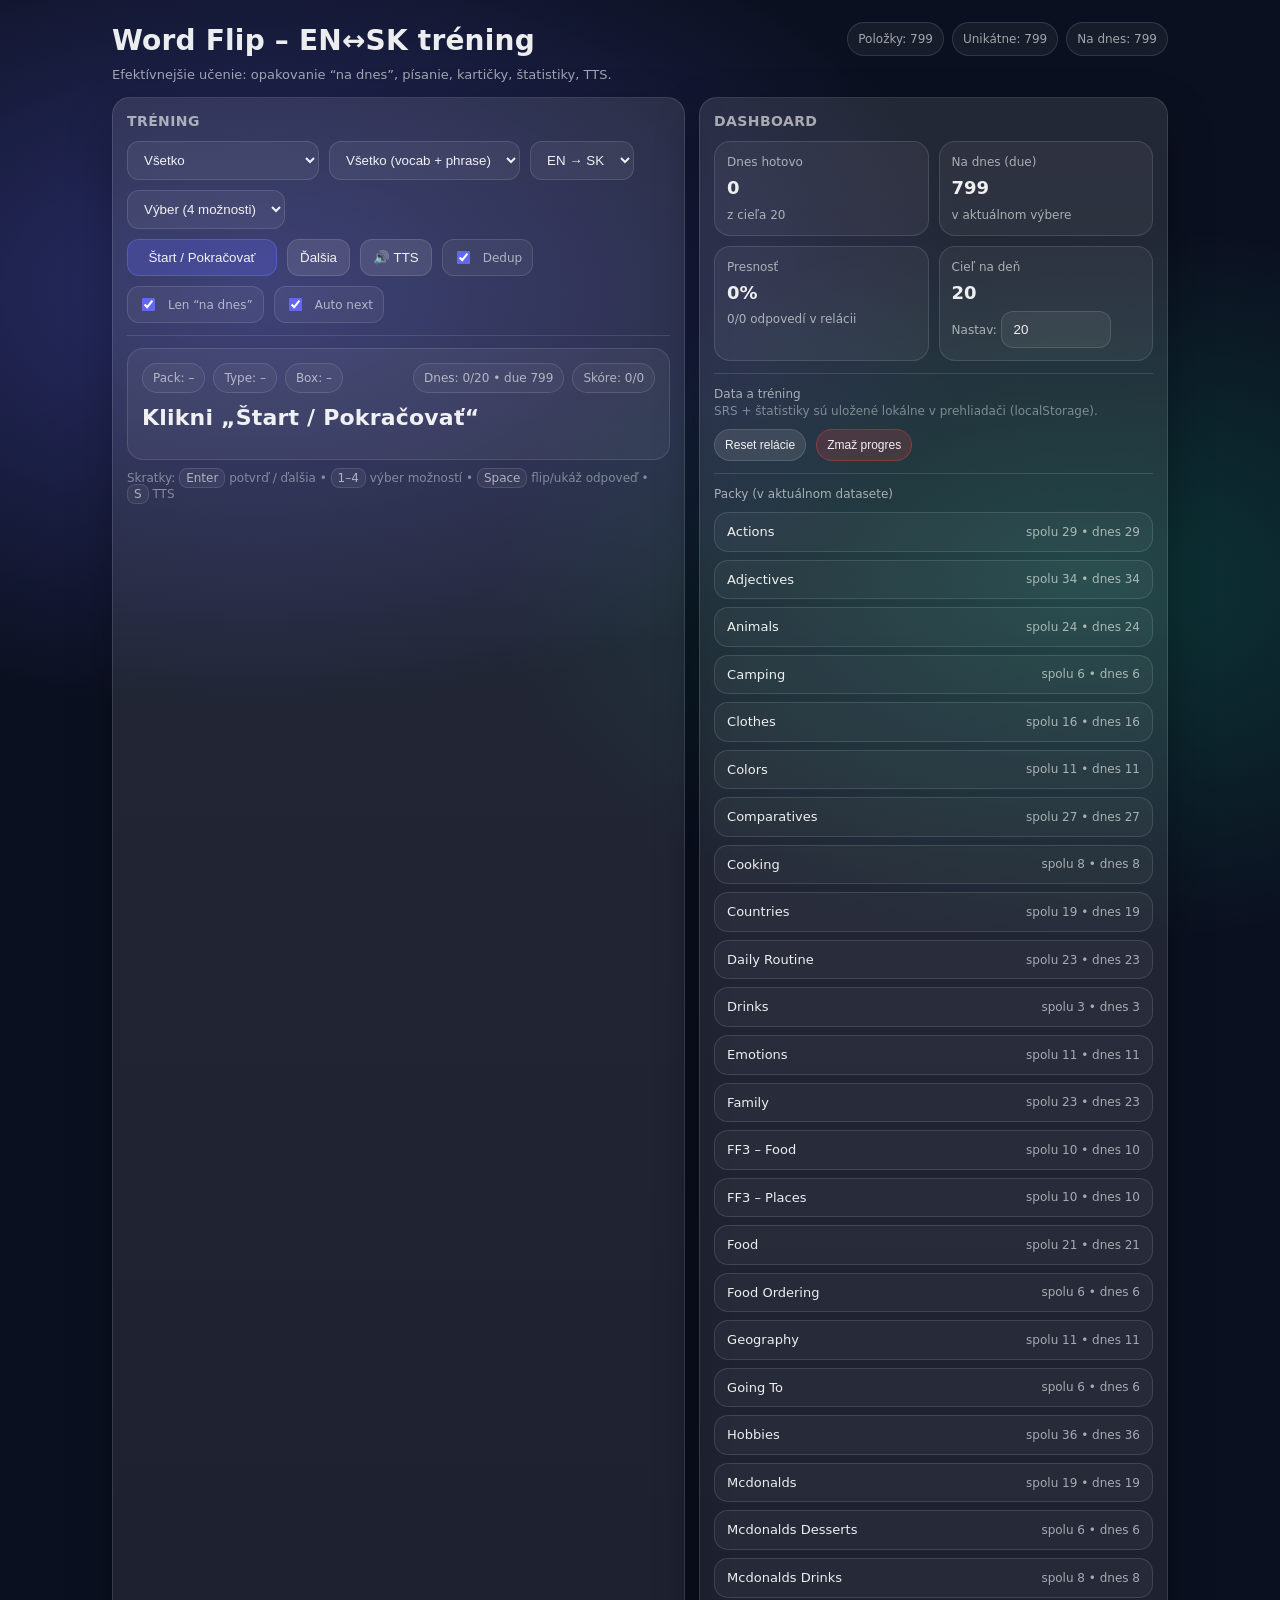
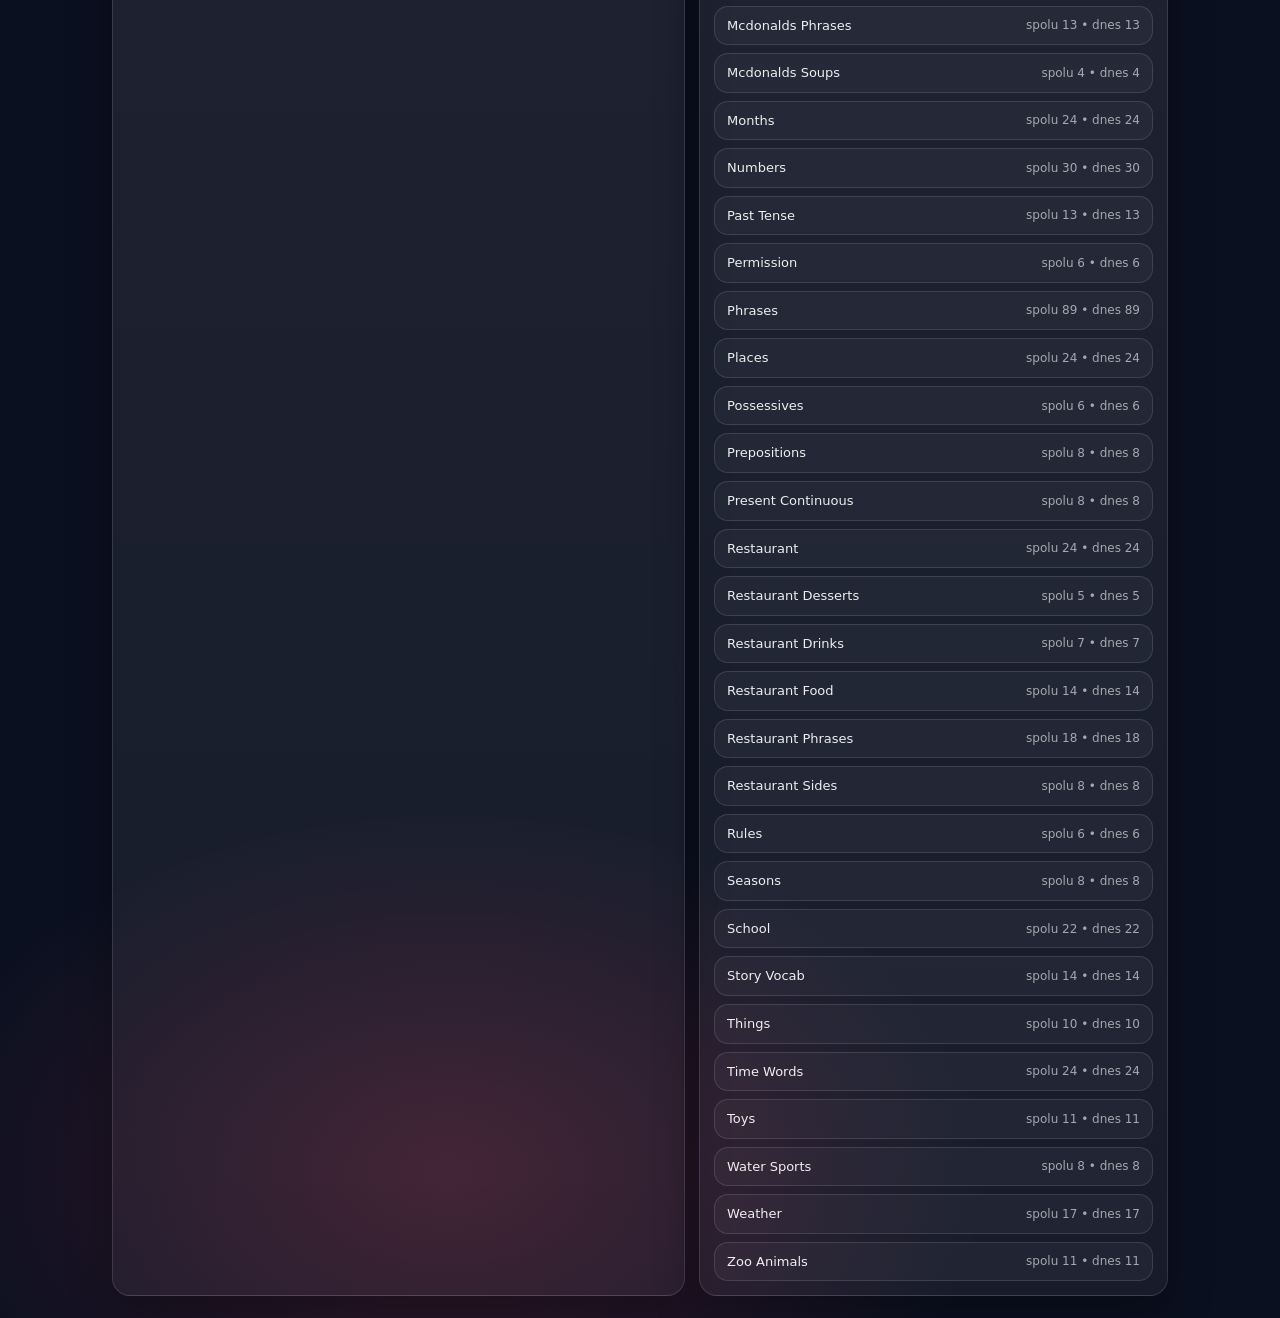
==== commit 53d5cc3b: "Update index.html" ====
--- a/index.html
+++ b/index.html
@@ -2,72 +2,345 @@
 <html lang="sk">
 <head>
 <meta charset="utf-8" />
-<meta name="viewport" content="width=device-width, initial-scale=1" />
+<meta name="viewport" content="width=device-width,initial-scale=1" />
 <title>Word Flip – EN↔SK tréning</title>
 <style>
-  body{font-family:system-ui;margin:0;background:#f7f8ff;color:#1f2937}
-  .wrap{max-width:1000px;margin:auto;padding:20px}
-  .card{background:#fff;padding:16px;border-radius:14px;margin-bottom:15px}
-  button{padding:10px 14px;border-radius:10px;border:none;cursor:pointer}
-  .opt{display:block;width:100%;margin:6px 0;padding:12px;border:1px solid #ddd;border-radius:10px;background:#fff;text-align:left}
-  .opt.correct{background:#d1fae5}
-  .opt.wrong{background:#fee2e2}
-  .btnSmall{font-size:12px;padding:6px 10px;margin-left:10px}
+  :root{
+    --bg: #0b1020;
+    --card: rgba(255,255,255,0.08);
+    --card2: rgba(255,255,255,0.06);
+    --text: rgba(255,255,255,0.92);
+    --muted: rgba(255,255,255,0.60);
+    --muted2: rgba(255,255,255,0.42);
+    --line: rgba(255,255,255,0.12);
+    --good: rgba(34,197,94,0.18);
+    --bad: rgba(239,68,68,0.18);
+    --focus: rgba(99,102,241,0.55);
+    --shadow: 0 18px 45px rgba(0,0,0,0.30);
+    --radius: 18px;
+  }
+  *{box-sizing:border-box}
+  body{
+    margin:0;
+    background:
+      radial-gradient(1200px 700px at 20% 10%, rgba(99,102,241,0.35), transparent 60%),
+      radial-gradient(1000px 600px at 85% 20%, rgba(16,185,129,0.22), transparent 60%),
+      radial-gradient(900px 600px at 35% 95%, rgba(244,63,94,0.20), transparent 60%),
+      var(--bg);
+    color:var(--text);
+    font-family: ui-sans-serif, system-ui, -apple-system, Segoe UI, Roboto, Arial, "Noto Sans", "Apple Color Emoji","Segoe UI Emoji";
+    line-height:1.35;
+  }
+  a{color:inherit}
+  .wrap{max-width:1100px;margin:0 auto;padding:22px}
+  .topbar{
+    display:flex;align-items:flex-start;justify-content:space-between;gap:14px;flex-wrap:wrap;
+    margin-bottom:14px;
+  }
+  .title h1{margin:0;font-size:28px;letter-spacing:0.2px}
+  .title .sub{margin-top:6px;color:var(--muted);font-size:13px}
+  .pillrow{display:flex;gap:8px;flex-wrap:wrap;align-items:center;justify-content:flex-end}
+  .pill{
+    padding:8px 10px;border-radius:999px;border:1px solid var(--line);
+    background:rgba(255,255,255,0.05);
+    color:var(--muted);
+    font-size:12px;
+  }
+  .grid{
+    display:grid;grid-template-columns: 1.1fr 0.9fr;gap:14px;
+  }
+  @media (max-width: 980px){ .grid{grid-template-columns: 1fr} }
+  .card{
+    background:linear-gradient(180deg, rgba(255,255,255,0.10), rgba(255,255,255,0.05));
+    border:1px solid var(--line);
+    border-radius:var(--radius);
+    box-shadow:var(--shadow);
+    padding:14px;
+  }
+  .card h2{margin:0 0 10px 0;font-size:14px;color:var(--muted);font-weight:600;letter-spacing:0.4px;text-transform:uppercase}
   .row{display:flex;gap:10px;flex-wrap:wrap;align-items:center}
-  select{padding:10px 12px;border-radius:10px;border:1px solid #ddd;background:#fff}
-  .muted{color:#6b7280;font-size:12px}
-  .bar{display:flex;gap:12px;flex-wrap:wrap;align-items:center;justify-content:space-between}
+  .row > *{flex:0 0 auto}
+  select, input[type="text"], input[type="number"]{
+    background:rgba(255,255,255,0.06);
+    border:1px solid var(--line);
+    color:var(--text);
+    border-radius:12px;
+    padding:10px 12px;
+    outline:none;
+  }
+  select:focus, input:focus{box-shadow:0 0 0 4px rgba(99,102,241,0.18);border-color:rgba(99,102,241,0.6)}
+  input[type="number"]{width:110px}
+  .btn{
+    background:rgba(255,255,255,0.10);
+    border:1px solid var(--line);
+    color:var(--text);
+    padding:10px 12px;
+    border-radius:12px;
+    cursor:pointer;
+    transition:transform .06s ease, background .15s ease, border .15s ease;
+    user-select:none;
+  }
+  .btn:hover{background:rgba(255,255,255,0.14)}
+  .btn:active{transform:translateY(1px)}
+  .btn.primary{
+    background:rgba(99,102,241,0.28);
+    border-color:rgba(99,102,241,0.55);
+  }
+  .btn.primary:hover{background:rgba(99,102,241,0.34)}
+  .btn.danger{background:rgba(239,68,68,0.18);border-color:rgba(239,68,68,0.35)}
+  .btn.good{background:rgba(34,197,94,0.18);border-color:rgba(34,197,94,0.35)}
+  .btn.small{padding:8px 10px;font-size:12px;border-radius:999px}
+  .btn.wide{min-width:150px}
+  .toggle{
+    display:flex;align-items:center;gap:10px;padding:8px 10px;border-radius:12px;border:1px solid var(--line);
+    background:rgba(255,255,255,0.05);
+  }
+  .toggle label{font-size:12px;color:var(--muted);cursor:pointer}
+  .toggle input{accent-color: rgb(99,102,241)}
+  .muted{color:var(--muted);font-size:12px}
+  .muted2{color:var(--muted2);font-size:12px}
+  .sep{height:1px;background:var(--line);margin:12px 0}
+  .qbox{
+    background:rgba(255,255,255,0.05);
+    border:1px solid var(--line);
+    border-radius:16px;
+    padding:14px;
+    min-height:110px;
+  }
+  .qmeta{display:flex;justify-content:space-between;gap:12px;flex-wrap:wrap;margin-bottom:10px}
+  .qmeta .left{display:flex;gap:8px;align-items:center;flex-wrap:wrap}
+  .badge{
+    font-size:12px;color:var(--muted);
+    border:1px solid var(--line);
+    padding:6px 10px;border-radius:999px;background:rgba(255,255,255,0.04);
+  }
+  .question{
+    font-size:22px;font-weight:700;letter-spacing:0.2px;
+    margin:0;
+  }
+  .answerReveal{
+    margin-top:10px;
+    padding:12px;
+    border-radius:14px;
+    border:1px solid var(--line);
+    background:rgba(255,255,255,0.04);
+    display:none;
+  }
+  .answerReveal.show{display:block}
+  .options{display:grid;grid-template-columns:1fr;gap:10px;margin-top:12px}
+  .opt{
+    text-align:left;
+    padding:12px 12px;
+    border-radius:14px;
+    border:1px solid var(--line);
+    background:rgba(255,255,255,0.05);
+    color:var(--text);
+    cursor:pointer;
+    transition:background .12s ease, transform .06s ease;
+  }
+  .opt:hover{background:rgba(255,255,255,0.08)}
+  .opt:active{transform:translateY(1px)}
+  .opt.correct{background:var(--good);border-color:rgba(34,197,94,0.55)}
+  .opt.wrong{background:var(--bad);border-color:rgba(239,68,68,0.55)}
+  .typingRow{display:flex;gap:10px;flex-wrap:wrap;margin-top:12px}
+  .typingRow input{flex:1 1 260px}
+  .srRow{display:flex;gap:10px;flex-wrap:wrap;margin-top:12px}
+  .statsGrid{display:grid;grid-template-columns:1fr 1fr;gap:10px}
+  .stat{
+    background:rgba(255,255,255,0.05);
+    border:1px solid var(--line);
+    border-radius:16px;
+    padding:12px;
+  }
+  .stat .k{color:var(--muted);font-size:12px;margin-bottom:6px}
+  .stat .v{font-size:18px;font-weight:700}
+  .mini{font-size:12px;color:var(--muted);margin-top:6px}
+  .list{
+    margin:0;padding:0;list-style:none;display:flex;flex-direction:column;gap:8px;
+  }
+  .li{
+    display:flex;justify-content:space-between;gap:10px;align-items:center;
+    padding:10px 12px;border-radius:14px;border:1px solid var(--line);background:rgba(255,255,255,0.04);
+  }
+  .li .name{font-size:13px}
+  .li .count{font-size:12px;color:var(--muted)}
+  .footerHints{margin-top:10px;color:var(--muted2);font-size:12px}
+  .kbd{
+    border:1px solid var(--line);
+    background:rgba(255,255,255,0.05);
+    padding:2px 6px;border-radius:8px;
+    font-size:12px;color:var(--muted);
+  }
 </style>
 </head>
 <body>
 <div class="wrap">
-  <h2>Word Flip – EN↔SK tréning</h2>
-
-  <div class="card">
-    <div class="bar">
+
+  <div class="topbar">
+    <div class="title">
+      <h1>Word Flip – EN↔SK tréning</h1>
+      <div class="sub">Efektívnejšie učenie: opakovanie “na dnes”, písanie, kartičky, štatistiky, TTS.</div>
+    </div>
+    <div class="pillrow">
+      <div class="pill" id="pillDataset">Dataset: …</div>
+      <div class="pill" id="pillUnique">Unikátne: …</div>
+      <div class="pill" id="pillDue">Na dnes: …</div>
+    </div>
+  </div>
+
+  <div class="grid">
+    <!-- LEFT: STUDY -->
+    <div class="card">
+      <h2>Tréning</h2>
+
       <div class="row">
-        <select id="packSelect"></select>
-
-        <select id="modeSelect" title="Smer prekladu">
+        <select id="packSelect" title="Balík"></select>
+
+        <select id="typeSelect" title="Typ">
+          <option value="all">Všetko (vocab + phrase)</option>
+          <option value="vocab">Len slovíčka</option>
+          <option value="phrase">Len frázy/vety</option>
+        </select>
+
+        <select id="dirSelect" title="Smer">
           <option value="en2sk">EN → SK</option>
           <option value="sk2en">SK → EN</option>
           <option value="mix">Mix</option>
         </select>
 
-        <button id="startBtn">Spustiť hru</button>
-        <button id="clearMistakesBtn" class="btnSmall">Vymaž chyby</button>
+        <select id="studyModeSelect" title="Režim učenia">
+          <option value="mc">Výber (4 možnosti)</option>
+          <option value="typing">Písanie</option>
+          <option value="flip">Kartička (flip)</option>
+        </select>
       </div>
 
-      <div>
-        <div id="scoreBox">Skóre: 0</div>
-        <div id="statusBox" class="muted"></div>
+      <div class="row" style="margin-top:10px">
+        <button class="btn primary wide" id="startBtn">Štart / Pokračovať</button>
+        <button class="btn" id="nextBtn">Ďalšia</button>
+        <button class="btn" id="ttsBtn" title="Prečítať nahlas (TTS)">🔊 TTS</button>
+
+        <div class="toggle" title="Odstráni duplicity (opakovanie rovnakých kariet)">
+          <input type="checkbox" id="dedupToggle" checked />
+          <label for="dedupToggle">Dedup</label>
+        </div>
+
+        <div class="toggle" title="Učiť len to, čo je “na dnes” podľa SRS">
+          <input type="checkbox" id="dueOnlyToggle" checked />
+          <label for="dueOnlyToggle">Len “na dnes”</label>
+        </div>
+
+        <div class="toggle" title="Automaticky pokračovať po odpovedi">
+          <input type="checkbox" id="autoNextToggle" checked />
+          <label for="autoNextToggle">Auto next</label>
+        </div>
+      </div>
+
+      <div class="sep"></div>
+
+      <div class="qbox">
+        <div class="qmeta">
+          <div class="left">
+            <span class="badge" id="badgePack">Pack: –</span>
+            <span class="badge" id="badgeType">Type: –</span>
+            <span class="badge" id="badgeBox">Box: –</span>
+          </div>
+          <div class="left">
+            <span class="badge" id="badgeProgress">Dnes: 0/0</span>
+            <span class="badge" id="badgeScore">Skóre: 0</span>
+          </div>
+        </div>
+
+        <p class="question" id="question">Klikni „Štart / Pokračovať“</p>
+
+        <div class="answerReveal" id="revealBox">
+          <div class="muted">Správna odpoveď</div>
+          <div style="font-size:18px;font-weight:700;margin-top:4px" id="revealAnswer">—</div>
+          <div class="mini" id="revealMini">—</div>
+        </div>
+
+        <!-- Multiple choice -->
+        <div class="options" id="options"></div>
+
+        <!-- Typing -->
+        <div class="typingRow" id="typingRow" style="display:none">
+          <input type="text" id="typingInput" placeholder="Napíš odpoveď a Enter…" autocomplete="off" />
+          <button class="btn" id="checkTypingBtn">Skontroluj</button>
+          <button class="btn" id="showAnswerBtn">Ukáž odpoveď</button>
+        </div>
+
+        <!-- SRS buttons (after reveal / in flip / typing) -->
+        <div class="srRow" id="srRow" style="display:none">
+          <button class="btn danger" id="btnAgain">Again</button>
+          <button class="btn" id="btnHard">Hard</button>
+          <button class="btn good" id="btnGood">Good</button>
+          <button class="btn primary" id="btnEasy">Easy</button>
+        </div>
+      </div>
+
+      <div class="footerHints">
+        Skratky: <span class="kbd">Enter</span> potvrď / ďalšia • <span class="kbd">1–4</span> výber možností • <span class="kbd">Space</span> flip/ukáž odpoveď • <span class="kbd">S</span> TTS
       </div>
     </div>
-  </div>
-
-  <div class="card">
-    <div id="question" style="font-size:18px;font-weight:600;margin-bottom:10px"></div>
-    <div id="options"></div>
+
+    <!-- RIGHT: DASHBOARD -->
+    <div class="card">
+      <h2>Dashboard</h2>
+
+      <div class="statsGrid">
+        <div class="stat">
+          <div class="k">Dnes hotovo</div>
+          <div class="v" id="statDone">0</div>
+          <div class="mini" id="statDoneMini">z cieľa 20</div>
+        </div>
+        <div class="stat">
+          <div class="k">Na dnes (due)</div>
+          <div class="v" id="statDue">0</div>
+          <div class="mini" id="statDueMini">v aktuálnom výbere</div>
+        </div>
+        <div class="stat">
+          <div class="k">Presnosť</div>
+          <div class="v" id="statAcc">0%</div>
+          <div class="mini" id="statAccMini">v tejto relácii</div>
+        </div>
+        <div class="stat">
+          <div class="k">Cieľ na deň</div>
+          <div class="v"><span id="statGoal">20</span></div>
+          <div class="mini">
+            <span class="muted">Nastav:</span>
+            <input type="number" min="5" max="200" step="5" id="goalInput" value="20" />
+          </div>
+        </div>
+      </div>
+
+      <div class="sep"></div>
+
+      <div class="row" style="justify-content:space-between">
+        <div>
+          <div class="muted">Data a tréning</div>
+          <div class="muted2">SRS + štatistiky sú uložené lokálne v prehliadači (localStorage).</div>
+        </div>
+        <div class="row">
+          <button class="btn small" id="resetSessionBtn" title="Vynuluje len reláciu (skóre/počítadlá)">Reset relácie</button>
+          <button class="btn small danger" id="wipeProgressBtn" title="Zmaže SRS progres (boxy) pre všetky karty">Zmaž progres</button>
+        </div>
+      </div>
+
+      <div class="sep"></div>
+
+      <div class="muted" style="margin-bottom:10px">Packy (v aktuálnom datasete)</div>
+      <ul class="list" id="packList"></ul>
+    </div>
   </div>
 </div>
 
 <script>
-/**
- * DATASET = zdroj pravdy
- * - primárne načítame z externého JSON súboru
- * - ak zlyhá, použijeme FALLBACK (vstavané minimum), aby appka fungovala vždy
- *
- * DÔLEŽITÉ:
- * - JSON musí byť pole objektov: [{type, pack, en, sk}, ...]
- * - Súbor ulož vedľa index.html (napr. /wordflip_dataset_en_sk.json)
- */
+/* =========================
+   DATASET LOADING
+========================= */
 const DATASET_URL = "./wordflip_dataset_en_sk.json";
 
-/* ====== FALLBACK dataset (minimálny) ======
-   Ak chceš, môžeš sem nechať tvoj pôvodný veľký dataset.
-   Ja dávam len krátky, aby bol súbor čitateľný; po deployi
-   sa načíta JSON a fallback sa nebude používať.
-*/
+// Minimal fallback – použije sa len ak JSON nejde načítať
 const DATASET_FALLBACK = [
   {"type":"vocab","pack":"colors","en":"red","sk":"červená"},
   {"type":"vocab","pack":"colors","en":"blue","sk":"modrá"},
@@ -77,287 +350,735 @@
   {"type":"phrase","pack":"phrases","en":"How are you?","sk":"Ako sa máš?"}
 ];
 
-// POZOR: už to nie je const, lebo ho prepíšeme po načítaní z JSON
 let DATASET = [...DATASET_FALLBACK];
 
-/* ====== Nastavenia + storage ====== */
-const STORAGE_MISTAKES = 'wordflip_mistakes_v3';
-const OPTION_COUNT = 4;
-
-let pool = [];
-let score = 0;
-let current = null;
-let currentMode = 'en2sk'; // en2sk | sk2en | mix
-
-/* ====== Pomocné funkcie ====== */
+/* =========================
+   STORAGE KEYS
+========================= */
+const STORAGE_SRS = "wordflip_srs_v1";          // progress map
+const STORAGE_SETTINGS = "wordflip_settings_v1";
+const STORAGE_DAILY = "wordflip_daily_v1";      // daily done
+const STORAGE_SESSION = "wordflip_session_v1";  // session stats
+
+/* =========================
+   SRS (Leitner) settings
+   box 1..5 => interval days
+========================= */
+const BOX_INTERVAL_DAYS = {1:0, 2:1, 3:3, 4:7, 5:14};
+
+/* =========================
+   STATE
+========================= */
+let settings = {
+  pack: "all",
+  type: "all",
+  dir: "en2sk",
+  studyMode: "mc",
+  dedup: true,
+  dueOnly: true,
+  autoNext: true,
+  goal: 20
+};
+
+let session = {
+  startedAt: Date.now(),
+  answered: 0,
+  correct: 0,
+  doneToday: 0
+};
+
+let pool = [];        // filtered & maybe due-only
+let current = null;   // current item
+let currentQA = null; // {q,a,dirUsed}
+let options = [];     // mc options
+let revealed = false; // answer shown?
+let srsMap = {};      // key -> {box, dueTs, lastTs, streak}
+
+/* =========================
+   HELPERS
+========================= */
+function $(id){ return document.getElementById(id); }
+function now(){ return Date.now(); }
+function todayKey(){
+  const d = new Date();
+  const y = d.getFullYear();
+  const m = String(d.getMonth()+1).padStart(2,'0');
+  const dd = String(d.getDate()).padStart(2,'0');
+  return `${y}-${m}-${dd}`;
+}
 function normalize(s){
-  return String(s ?? '').trim();
-}
-
+  return String(s ?? "").trim();
+}
+function normCompare(s){
+  // tolerant compare for typing (lowercase, remove extra spaces)
+  return normalize(s).toLowerCase().replace(/\s+/g,' ');
+}
 function packTitle(pack){
-  return pack
+  return normalize(pack)
     .replace(/^ff3-/, 'FF3 – ')
     .replace(/-/g, ' ')
     .replace(/\b\w/g, c => c.toUpperCase());
 }
-
-function buildIndex(dataset){
+function itemKey(it){
+  // stable unique key for a "card"
+  return `${normalize(it.type)}|${normalize(it.pack)}|${normalize(it.en)}|${normalize(it.sk)}`;
+}
+function safeParse(json, fallback){
+  try{ return JSON.parse(json); }catch{ return fallback; }
+}
+function loadSettings(){
+  const s = safeParse(localStorage.getItem(STORAGE_SETTINGS) || "null", null);
+  if(s && typeof s === "object") settings = {...settings, ...s};
+}
+function saveSettings(){
+  localStorage.setItem(STORAGE_SETTINGS, JSON.stringify(settings));
+}
+function loadSrs(){
+  srsMap = safeParse(localStorage.getItem(STORAGE_SRS) || "{}", {});
+  if(!srsMap || typeof srsMap !== "object") srsMap = {};
+}
+function saveSrs(){
+  localStorage.setItem(STORAGE_SRS, JSON.stringify(srsMap));
+}
+function loadDaily(){
+  const daily = safeParse(localStorage.getItem(STORAGE_DAILY) || "{}", {});
+  const key = todayKey();
+  session.doneToday = Number(daily[key] || 0);
+}
+function incDaily(n=1){
+  const daily = safeParse(localStorage.getItem(STORAGE_DAILY) || "{}", {});
+  const key = todayKey();
+  daily[key] = Number(daily[key] || 0) + n;
+  localStorage.setItem(STORAGE_DAILY, JSON.stringify(daily));
+  session.doneToday = daily[key];
+}
+function loadSession(){
+  const s = safeParse(localStorage.getItem(STORAGE_SESSION) || "null", null);
+  if(s && typeof s === "object"){
+    // reset per refresh is fine; we keep minimal
+  }
+}
+function resetSession(){
+  session.answered = 0;
+  session.correct = 0;
+  session.startedAt = Date.now();
+  revealed = false;
+  updateDashboard();
+}
+function wipeProgress(){
+  localStorage.removeItem(STORAGE_SRS);
+  loadSrs();
+  buildPoolAndUI();
+  updateDashboard();
+}
+
+/* =========================
+   DATASET UTIL
+========================= */
+function cleanDataset(raw){
+  return raw.map(x => ({
+    type: normalize(x.type),
+    pack: normalize(x.pack),
+    en: normalize(x.en),
+    sk: normalize(x.sk),
+  })).filter(x => (x.type === "vocab" || x.type === "phrase") && x.pack && x.en && x.sk);
+}
+function dedupDataset(list){
+  const seen = new Set();
+  const out = [];
+  for(const it of list){
+    const k = itemKey(it);
+    if(seen.has(k)) continue;
+    seen.add(k);
+    out.push(it);
+  }
+  return out;
+}
+function buildPackIndex(list){
   const map = new Map();
-  for(const item of dataset){
-    const pack = normalize(item.pack) || 'unknown';
-    if(!map.has(pack)){
-      map.set(pack, { pack, title: packTitle(pack), itemCount: 0, typeCounts: { vocab: 0, phrase: 0 } });
+  for(const it of list){
+    if(!map.has(it.pack)) map.set(it.pack, {pack: it.pack, title: packTitle(it.pack), count:0});
+    map.get(it.pack).count += 1;
+  }
+  return Array.from(map.values()).sort((a,b)=>a.title.localeCompare(b.title,'sk'));
+}
+
+/* =========================
+   SRS CORE
+========================= */
+function ensureSrs(it){
+  const k = itemKey(it);
+  if(!srsMap[k]){
+    srsMap[k] = { box: 1, dueTs: 0, lastTs: 0, streak: 0 };
+  }
+  return srsMap[k];
+}
+function isDue(it){
+  const rec = ensureSrs(it);
+  return Number(rec.dueTs || 0) <= now();
+}
+function schedule(it, rating){
+  // rating: again | hard | good | easy
+  const rec = ensureSrs(it);
+  rec.lastTs = now();
+
+  if(rating === "again"){
+    rec.box = 1;
+    rec.streak = 0;
+  } else if(rating === "hard"){
+    rec.box = Math.max(1, rec.box); // keep
+    rec.streak = Math.max(0, rec.streak);
+  } else if(rating === "good"){
+    rec.box = Math.min(5, rec.box + 1);
+    rec.streak = (rec.streak || 0) + 1;
+  } else if(rating === "easy"){
+    rec.box = Math.min(5, rec.box + 2);
+    rec.streak = (rec.streak || 0) + 1;
+  }
+
+  const days = BOX_INTERVAL_DAYS[rec.box] ?? 1;
+  const ms = days * 24 * 60 * 60 * 1000;
+  rec.dueTs = now() + ms;
+
+  saveSrs();
+}
+
+/* =========================
+   QA + DISTRACTORS
+========================= */
+function getQA(it, dir){
+  let used = dir;
+  if(dir === "mix") used = Math.random() < 0.5 ? "en2sk" : "sk2en";
+  const q = (used === "en2sk") ? it.en : it.sk;
+  const a = (used === "en2sk") ? it.sk : it.en;
+  return { q, a, dirUsed: used };
+}
+
+function pickDistractors(correctAnswer, datasetAll, it, dirUsed){
+  // Much better: same type first, same pack first
+  const need = 4;
+  const used = new Set([correctAnswer]);
+  const out = [correctAnswer];
+
+  const sameType = datasetAll.filter(x => x.type === it.type);
+  const samePackSameType = sameType.filter(x => x.pack === it.pack);
+
+  function maybePush(x){
+    const cand = (dirUsed === "en2sk") ? x.sk : x.en;
+    const v = normalize(cand);
+    if(!v) return;
+    if(used.has(v)) return;
+    used.add(v);
+    out.push(v);
+  }
+
+  // 1) prefer same pack + same type
+  while(out.length < need && samePackSameType.length){
+    const r = samePackSameType[Math.floor(Math.random()*samePackSameType.length)];
+    maybePush(r);
+  }
+
+  // 2) then same type across dataset
+  while(out.length < need && sameType.length){
+    const r = sameType[Math.floor(Math.random()*sameType.length)];
+    maybePush(r);
+  }
+
+  // 3) then anything
+  while(out.length < need){
+    const r = datasetAll[Math.floor(Math.random()*datasetAll.length)];
+    maybePush(r);
+    if(out.length === 1 && datasetAll.length === 1) break;
+  }
+
+  // shuffle
+  out.sort(()=>Math.random()-0.5);
+  return out;
+}
+
+/* =========================
+   BUILD POOL
+========================= */
+function filterDataset(){
+  const dedupOn = $("dedupToggle").checked;
+  const base = dedupOn ? dedupDataset(DATASET) : DATASET;
+
+  const pack = $("packSelect").value;
+  const type = $("typeSelect").value;
+
+  let list = base;
+
+  if(type !== "all"){
+    list = list.filter(x => x.type === type);
+  }
+  if(pack !== "all"){
+    list = list.filter(x => x.pack === pack);
+  }
+  return { base, list };
+}
+
+function buildPoolAndUI(){
+  const { base, list } = filterDataset();
+  const dueOnly = $("dueOnlyToggle").checked;
+
+  // ensure srs records exist (fast enough for ~800 items)
+  for(const it of base) ensureSrs(it);
+  saveSrs();
+
+  pool = dueOnly ? list.filter(isDue) : list.slice();
+
+  updatePills(base, list, pool);
+  updatePackList(base);
+  updateDashboard();
+}
+
+function countDue(list){
+  let n = 0;
+  for(const it of list) if(isDue(it)) n++;
+  return n;
+}
+
+function updatePills(base, list, pool){
+  $("pillDataset").textContent = `Položky: ${DATASET.length}`;
+  const unique = dedupDataset(DATASET).length;
+  $("pillUnique").textContent = `Unikátne: ${unique}`;
+  const due = countDue(list);
+  $("pillDue").textContent = `Na dnes: ${due}`;
+}
+
+function updatePackList(base){
+  const packs = buildPackIndex(base);
+  const ul = $("packList");
+  ul.innerHTML = "";
+  const typeFilter = $("typeSelect").value;
+
+  packs.forEach(p => {
+    // count due in this pack (respect type filter & dedup)
+    const dedupOn = $("dedupToggle").checked;
+    const base2 = dedupOn ? dedupDataset(DATASET) : DATASET;
+    let items = base2.filter(x => x.pack === p.pack);
+    if(typeFilter !== "all") items = items.filter(x => x.type === typeFilter);
+    const due = countDue(items);
+
+    const li = document.createElement("li");
+    li.className = "li";
+    li.innerHTML = `
+      <div class="name">${p.title}</div>
+      <div class="count">spolu ${items.length} • dnes ${due}</div>
+    `;
+    li.addEventListener("click", () => {
+      $("packSelect").value = p.pack;
+      settings.pack = p.pack;
+      saveSettings();
+      buildPoolAndUI();
+    });
+    ul.appendChild(li);
+  });
+}
+
+/* =========================
+   UI: PACK SELECT
+========================= */
+function buildPackSelect(){
+  const sel = $("packSelect");
+  sel.innerHTML = "";
+
+  const dedupOn = $("dedupToggle").checked;
+  const base = dedupOn ? dedupDataset(DATASET) : DATASET;
+  const packs = buildPackIndex(base);
+
+  const oAll = document.createElement("option");
+  oAll.value = "all";
+  oAll.textContent = "Všetko";
+  sel.appendChild(oAll);
+
+  packs.forEach(p => {
+    const o = document.createElement("option");
+    o.value = p.pack;
+    o.textContent = `${p.title} (${p.count})`;
+    sel.appendChild(o);
+  });
+}
+
+/* =========================
+   STUDY FLOW
+========================= */
+function setBadges(it){
+  $("badgePack").textContent = `Pack: ${packTitle(it.pack)}`;
+  $("badgeType").textContent = `Type: ${it.type}`;
+  const rec = ensureSrs(it);
+  $("badgeBox").textContent = `Box: ${rec.box} • due ${rec.dueTs ? new Date(rec.dueTs).toLocaleDateString('sk-SK') : 'today'}`;
+}
+function setProgressBadges(){
+  const dueOnly = $("dueOnlyToggle").checked;
+  const { list } = filterDataset();
+  const dueCount = countDue(list);
+  const done = session.doneToday;
+  $("badgeProgress").textContent = `Dnes: ${Math.min(done, settings.goal)}/${settings.goal} • due ${dueCount}${dueOnly ? '' : ''}`;
+  $("badgeScore").textContent = `Skóre: ${session.correct}/${session.answered || 0}`;
+}
+function showReveal(answer, mini){
+  $("revealAnswer").textContent = answer;
+  $("revealMini").textContent = mini || "";
+  $("revealBox").classList.add("show");
+  revealed = true;
+  $("srRow").style.display = "flex";
+}
+function hideReveal(){
+  $("revealBox").classList.remove("show");
+  revealed = false;
+  $("srRow").style.display = "none";
+}
+
+function renderModeUI(){
+  const mode = $("studyModeSelect").value;
+  $("options").style.display = (mode === "mc") ? "grid" : "none";
+  $("typingRow").style.display = (mode === "typing") ? "flex" : "none";
+  // flip uses reveal + sr buttons
+}
+
+function pickNext(){
+  buildPoolAndUI();
+  if(pool.length === 0){
+    $("question").textContent = "V tomto výbere nemáš nič „na dnes“. Vypni „Len na dnes“ alebo zmeň pack/typ.";
+    $("options").innerHTML = "";
+    $("typingInput").value = "";
+    hideReveal();
+    return;
+  }
+  current = pool[Math.floor(Math.random()*pool.length)];
+  currentQA = getQA(current, $("dirSelect").value);
+  hideReveal();
+  renderModeUI();
+
+  setBadges(current);
+  setProgressBadges();
+
+  $("question").textContent = currentQA.q;
+
+  const mode = $("studyModeSelect").value;
+  if(mode === "mc"){
+    options = pickDistractors(currentQA.a, ( $("dedupToggle").checked ? dedupDataset(DATASET) : DATASET ), current, currentQA.dirUsed);
+    renderOptions(options, currentQA.a);
+  } else if(mode === "typing"){
+    $("typingInput").value = "";
+    $("typingInput").focus();
+    $("options").innerHTML = "";
+  } else {
+    // flip
+    $("options").innerHTML = "";
+    showReveal("Klikni Space alebo „Ukáž odpoveď“ (v typing), potom ohodnoť.", `Smer: ${currentQA.dirUsed.toUpperCase()}`);
+    // but for flip we prefer reveal actual answer only when user flips
+    $("revealAnswer").textContent = "—";
+    $("revealMini").textContent = "Space = flip (ukáž odpoveď), potom Again/Hard/Good/Easy.";
+  }
+}
+
+function renderOptions(opts, correct){
+  const box = $("options");
+  box.innerHTML = "";
+  opts.forEach((opt, idx) => {
+    const btn = document.createElement("button");
+    btn.className = "opt";
+    btn.innerHTML = `<span style="color:var(--muted);font-size:12px;margin-right:8px">${idx+1}</span>${opt}`;
+    btn.addEventListener("click", () => checkMC(btn, opt, correct));
+    box.appendChild(btn);
+  });
+}
+
+function lockOptions(){
+  Array.from(document.querySelectorAll(".opt")).forEach(b => b.disabled = true);
+}
+
+function checkMC(btn, choice, correct){
+  lockOptions();
+  session.answered += 1;
+
+  if(choice === correct){
+    btn.classList.add("correct");
+    session.correct += 1;
+    incDaily(1);
+    // MC correct -> Good
+    schedule(current, "good");
+    showReveal(correct, `Správne • ${currentQA.dirUsed.toUpperCase()} • ${packTitle(current.pack)} • ${current.type}`);
+  } else {
+    btn.classList.add("wrong");
+    // highlight correct
+    Array.from(document.querySelectorAll(".opt")).forEach(b => {
+      if(b.textContent.replace(/^\d\s*/,'').trim() === correct) b.classList.add("correct");
+    });
+    // MC wrong -> Again
+    schedule(current, "again");
+    showReveal(correct, `Nesprávne • ${currentQA.dirUsed.toUpperCase()} • ${packTitle(current.pack)} • ${current.type}`);
+  }
+
+  updateDashboard();
+  setProgressBadges();
+
+  if($("autoNextToggle").checked){
+    setTimeout(() => pickNext(), 800);
+  }
+}
+
+function levenshtein(a, b){
+  // small & fast for short strings
+  a = normCompare(a); b = normCompare(b);
+  const m = a.length, n = b.length;
+  if(m === 0) return n;
+  if(n === 0) return m;
+  const dp = Array.from({length:m+1}, () => new Array(n+1).fill(0));
+  for(let i=0;i<=m;i++) dp[i][0]=i;
+  for(let j=0;j<=n;j++) dp[0][j]=j;
+  for(let i=1;i<=m;i++){
+    for(let j=1;j<=n;j++){
+      const cost = a[i-1] === b[j-1] ? 0 : 1;
+      dp[i][j] = Math.min(
+        dp[i-1][j] + 1,
+        dp[i][j-1] + 1,
+        dp[i-1][j-1] + cost
+      );
     }
-    const rec = map.get(pack);
-    rec.itemCount += 1;
-    if(item.type === 'vocab') rec.typeCounts.vocab += 1;
-    else if(item.type === 'phrase') rec.typeCounts.phrase += 1;
-  }
-  return Array.from(map.values()).sort((a,b)=>a.title.localeCompare(b.title,'sk'));
-}
-
-function validateDataset(dataset){
-  const issues = [];
-
-  dataset.forEach((it, i) => {
-    const type = normalize(it.type);
-    const pack = normalize(it.pack);
-    const en = normalize(it.en);
-    const sk = normalize(it.sk);
-
-    if(!type || !pack || !en || !sk){
-      issues.push(`Riadok ${i+1}: chýba type/pack/en/sk`);
+  }
+  return dp[m][n];
+}
+
+function checkTyping(){
+  if(!current) return;
+  const user = $("typingInput").value;
+  const target = currentQA.a;
+
+  session.answered += 1;
+
+  const ua = normCompare(user);
+  const ta = normCompare(target);
+
+  // tolerate minor typos
+  const dist = levenshtein(ua, ta);
+  const ok = (ua === ta) || (dist <= Math.max(1, Math.floor(ta.length * 0.12)));
+
+  if(ok){
+    session.correct += 1;
+    incDaily(1);
+    schedule(current, "good");
+    showReveal(target, `OK (tolerant) • vzdialenosť ${dist} • ${currentQA.dirUsed.toUpperCase()} • ${current.type}`);
+  } else {
+    schedule(current, "again");
+    showReveal(target, `Nesedí • vzdialenosť ${dist} • Skús znova zajtra`);
+  }
+
+  updateDashboard();
+  setProgressBadges();
+
+  if($("autoNextToggle").checked){
+    setTimeout(() => pickNext(), 950);
+  }
+}
+
+function flipReveal(){
+  if(!current) return;
+  // show real answer now
+  showReveal(currentQA.a, `${currentQA.dirUsed.toUpperCase()} • ${packTitle(current.pack)} • ${current.type}`);
+}
+
+function rate(r){
+  if(!current) return;
+  // If in flip mode, rating is explicit.
+  // If in typing mode and user requested show answer, rating required.
+  schedule(current, r);
+  if(r === "good" || r === "easy") incDaily(1); // counts as done
+  updateDashboard();
+  setProgressBadges();
+  if($("autoNextToggle").checked){
+    setTimeout(() => pickNext(), 500);
+  }
+}
+
+/* =========================
+   DASHBOARD
+========================= */
+function updateDashboard(){
+  settings.goal = Number($("goalInput").value || 20);
+  $("statGoal").textContent = settings.goal;
+
+  $("statDone").textContent = session.doneToday;
+  $("statDoneMini").textContent = `z cieľa ${settings.goal}`;
+
+  const { list } = filterDataset();
+  const due = countDue(list);
+  $("statDue").textContent = due;
+  $("statDueMini").textContent = `v aktuálnom výbere`;
+
+  const acc = session.answered ? Math.round((session.correct/session.answered)*100) : 0;
+  $("statAcc").textContent = `${acc}%`;
+  $("statAccMini").textContent = `${session.correct}/${session.answered || 0} odpovedí v relácii`;
+  setProgressBadges();
+}
+
+/* =========================
+   TTS
+========================= */
+function ttsSpeak(text){
+  const t = normalize(text);
+  if(!t) return;
+  if(!("speechSynthesis" in window)) { alert("TTS nie je podporované v tomto prehliadači."); return; }
+  window.speechSynthesis.cancel();
+  const u = new SpeechSynthesisUtterance(t);
+  // heuristika: EN alebo SK podľa obsahu
+  const hasCaron = /[áäčďéíĺľňóôŕšťúýž]/i.test(t);
+  u.lang = hasCaron ? "sk-SK" : "en-US";
+  u.rate = 0.95;
+  u.pitch = 1.0;
+  window.speechSynthesis.speak(u);
+}
+
+/* =========================
+   INIT / EVENTS
+========================= */
+async function loadDataset(){
+  try{
+    const res = await fetch(DATASET_URL, { cache: "no-store" });
+    if(!res.ok) throw new Error(`HTTP ${res.status}`);
+    const raw = await res.json();
+    if(!Array.isArray(raw)) throw new Error("JSON nie je pole");
+    DATASET = cleanDataset(raw);
+    if(DATASET.length === 0) throw new Error("Dataset je prázdny po čistení");
+  } catch(e){
+    console.warn("Dataset load failed, using fallback", e);
+    DATASET = cleanDataset(DATASET_FALLBACK);
+  }
+}
+
+function syncControlsFromSettings(){
+  $("dedupToggle").checked = !!settings.dedup;
+  $("dueOnlyToggle").checked = !!settings.dueOnly;
+  $("autoNextToggle").checked = !!settings.autoNext;
+  $("typeSelect").value = settings.type;
+  $("dirSelect").value = settings.dir;
+  $("studyModeSelect").value = settings.studyMode;
+  $("goalInput").value = settings.goal;
+}
+
+function syncSettingsFromControls(){
+  settings.pack = $("packSelect").value;
+  settings.type = $("typeSelect").value;
+  settings.dir = $("dirSelect").value;
+  settings.studyMode = $("studyModeSelect").value;
+  settings.dedup = $("dedupToggle").checked;
+  settings.dueOnly = $("dueOnlyToggle").checked;
+  settings.autoNext = $("autoNextToggle").checked;
+  settings.goal = Number($("goalInput").value || 20);
+  saveSettings();
+}
+
+function wireEvents(){
+  $("startBtn").addEventListener("click", () => { syncSettingsFromControls(); pickNext(); });
+  $("nextBtn").addEventListener("click", () => { syncSettingsFromControls(); pickNext(); });
+
+  $("ttsBtn").addEventListener("click", () => {
+    if(!currentQA) return;
+    ttsSpeak(currentQA.q);
+  });
+
+  $("typeSelect").addEventListener("change", () => { syncSettingsFromControls(); buildPoolAndUI(); });
+  $("dirSelect").addEventListener("change", () => { syncSettingsFromControls(); });
+  $("studyModeSelect").addEventListener("change", () => { syncSettingsFromControls(); renderModeUI(); hideReveal(); });
+
+  $("packSelect").addEventListener("change", () => { syncSettingsFromControls(); buildPoolAndUI(); });
+
+  $("dedupToggle").addEventListener("change", () => {
+    syncSettingsFromControls();
+    buildPackSelect();
+    // keep selected pack if exists
+    if(settings.pack !== "all") $("packSelect").value = settings.pack;
+    buildPoolAndUI();
+  });
+
+  $("dueOnlyToggle").addEventListener("change", () => { syncSettingsFromControls(); buildPoolAndUI(); });
+  $("autoNextToggle").addEventListener("change", () => { syncSettingsFromControls(); });
+
+  $("goalInput").addEventListener("change", () => { syncSettingsFromControls(); updateDashboard(); });
+
+  $("resetSessionBtn").addEventListener("click", () => resetSession());
+  $("wipeProgressBtn").addEventListener("click", () => {
+    if(confirm("Zmazať SRS progres pre všetky karty? (boxy a due dátumy)")) wipeProgress();
+  });
+
+  $("checkTypingBtn").addEventListener("click", () => checkTyping());
+  $("showAnswerBtn").addEventListener("click", () => {
+    if(!current) return;
+    showReveal(currentQA.a, `${currentQA.dirUsed.toUpperCase()} • ${packTitle(current.pack)} • ${current.type}`);
+  });
+
+  $("typingInput").addEventListener("keydown", (e) => {
+    if(e.key === "Enter"){ checkTyping(); }
+  });
+
+  $("btnAgain").addEventListener("click", ()=>rate("again"));
+  $("btnHard").addEventListener("click", ()=>rate("hard"));
+  $("btnGood").addEventListener("click", ()=>rate("good"));
+  $("btnEasy").addEventListener("click", ()=>rate("easy"));
+
+  // Keyboard shortcuts
+  document.addEventListener("keydown", (e) => {
+    if(e.target && (e.target.tagName === "INPUT" || e.target.tagName === "TEXTAREA")) return;
+
+    const mode = $("studyModeSelect").value;
+
+    if(e.key === "s" || e.key === "S"){
+      if(currentQA) ttsSpeak(currentQA.q);
     }
-    if(type !== 'vocab' && type !== 'phrase'){
-      issues.push(`Riadok ${i+1}: neznámy type "${type}"`);
+    if(e.key === " "){
+      e.preventDefault();
+      if(mode === "flip"){
+        if(!revealed || $("revealAnswer").textContent === "—") flipReveal();
+      } else if(mode === "typing"){
+        // show answer in typing
+        if(current) showReveal(currentQA.a, `${currentQA.dirUsed.toUpperCase()} • ${packTitle(current.pack)} • ${current.type}`);
+      }
+    }
+    if(mode === "mc"){
+      if(["1","2","3","4"].includes(e.key)){
+        const idx = Number(e.key) - 1;
+        const btns = Array.from(document.querySelectorAll(".opt"));
+        if(btns[idx] && !btns[idx].disabled) btns[idx].click();
+      }
+      if(e.key === "Enter"){
+        // next
+        pickNext();
+      }
+    } else {
+      if(e.key === "Enter"){
+        pickNext();
+      }
     }
   });
-
-  // duplicitné EN v rámci packu+type (často je to chyba v dátach)
-  const seen = new Map();
-  dataset.forEach((it, i) => {
-    const key = `${normalize(it.type)}|${normalize(it.pack)}|${normalize(it.en).toLowerCase()}`;
-    if(!normalize(it.en)) return;
-    if(seen.has(key)){
-      issues.push(`Riadok ${i+1}: duplicitné EN v packu (kľúč: ${key})`);
-    } else seen.set(key, i);
-  });
-
-  return issues;
-}
-
-function saveMistake(item, mode){
-  const saved = JSON.parse(localStorage.getItem(STORAGE_MISTAKES) || "[]");
-  const key = `${normalize(item.pack)}|${normalize(item.type)}|${normalize(item.en)}|${normalize(item.sk)}|${mode}`;
-  if(!saved.find(x => x.key === key)){
-    saved.push({ key, item, mode, ts: Date.now() });
-    localStorage.setItem(STORAGE_MISTAKES, JSON.stringify(saved));
-  }
-}
-
-function loadMistakes(){
-  return JSON.parse(localStorage.getItem(STORAGE_MISTAKES) || "[]");
-}
-
-function clearMistakes(){
-  localStorage.removeItem(STORAGE_MISTAKES);
-}
-
-/* ====== Dataset loader ====== */
-async function loadDataset(){
-  setStatus("Načítavam dataset…");
-
-  try{
-    const res = await fetch(DATASET_URL, { cache: "no-store" });
-    if(!res.ok){
-      throw new Error(`HTTP ${res.status} ${res.statusText}`);
-    }
-    const data = await res.json();
-    if(!Array.isArray(data)){
-      throw new Error("JSON nie je pole (array). Očakávam: [{type,pack,en,sk}, ...]");
-    }
-
-    // jemné čistenie (trimy)
-    const cleaned = data.map(x => ({
-      type: normalize(x.type),
-      pack: normalize(x.pack),
-      en: normalize(x.en),
-      sk: normalize(x.sk),
-    })).filter(x => x.type && x.pack && x.en && x.sk);
-
-    if(cleaned.length === 0){
-      throw new Error("Dataset je prázdny po čistení (skontroluj type/pack/en/sk).");
-    }
-
-    DATASET = cleaned;
-
-    const issues = validateDataset(DATASET);
-    if(issues.length){
-      console.warn("Dataset issues:", issues);
-      setStatus(`Dataset načítaný (${DATASET.length}). Upozornenia: ${issues.length} (pozri konzolu).`);
-    } else {
-      setStatus(`Dataset načítaný OK (${DATASET.length}).`);
-    }
-  } catch(err){
-    console.warn("Dataset load failed, using fallback:", err);
-    DATASET = [...DATASET_FALLBACK];
-    setStatus(`Nepodarilo sa načítať JSON (${DATASET_URL}). Bežím na fallback datasete (${DATASET.length}).`);
-  }
-}
-
-/* ====== Generovanie otázky a možností ====== */
-function getQA(item, mode){
-  if(mode === 'mix'){
-    mode = Math.random() < 0.5 ? 'en2sk' : 'sk2en';
-  }
-  if(mode === 'en2sk'){
-    return { q: item.en, a: item.sk, mode };
-  }
-  return { q: item.sk, a: item.en, mode };
-}
-
-function pickDistractors(correctAnswer, items, mode, pack){
-  const used = new Set([correctAnswer]);
-  const options = [correctAnswer];
-
-  const samePack = items.filter(x => normalize(x.pack) === pack);
-  while(options.length < OPTION_COUNT && samePack.length > 0){
-    const r = samePack[Math.floor(Math.random() * samePack.length)];
-    const cand = (mode === 'en2sk') ? r.sk : r.en;
-    const v = normalize(cand);
-    if(v && !used.has(v)){
-      used.add(v);
-      options.push(v);
-    }
-  }
-
-  while(options.length < OPTION_COUNT){
-    const r = items[Math.floor(Math.random() * items.length)];
-    const cand = (mode === 'en2sk') ? r.sk : r.en;
-    const v = normalize(cand);
-    if(v && !used.has(v)){
-      used.add(v);
-      options.push(v);
-    }
-  }
-
-  options.sort(()=>Math.random()-0.5);
-  return options;
-}
-
-function renderOptions(options, correct){
-  const box = document.getElementById("options");
-  box.innerHTML = "";
-
-  options.forEach(opt => {
-    const btn = document.createElement("button");
-    btn.className = "opt";
-    btn.textContent = opt;
-    btn.addEventListener("click", () => checkAnswer(btn, opt, correct));
-    box.appendChild(btn);
-  });
-}
-
-/* ====== Hra ====== */
-function buildPackSelect(){
-  const sel = document.getElementById("packSelect");
-  sel.innerHTML = "";
-
-  const index = buildIndex(DATASET);
-
-  const base = [
-    { value: "all", label: "Všetko" },
-    { value: "mistakes", label: "Tréning chýb" }
-  ];
-
-  base.forEach(x => {
-    const o = document.createElement("option");
-    o.value = x.value;
-    o.textContent = x.label;
-    sel.appendChild(o);
-  });
-
-  index.forEach(p => {
-    const o = document.createElement("option");
-    o.value = p.pack;
-    o.textContent = `${p.title} (${p.itemCount})`;
-    sel.appendChild(o);
-  });
-}
-
-function setStatus(msg){
-  document.getElementById("statusBox").textContent = msg || "";
-}
-
-function startGame(){
-  score = 0;
-  document.getElementById("scoreBox").innerText = "Skóre: 0";
-
-  const pack = document.getElementById("packSelect").value;
-  currentMode = document.getElementById("modeSelect").value;
-
-  if(pack === "mistakes"){
-    const mistakes = loadMistakes();
-    pool = mistakes.map(m => m.item);
-    setStatus(`Chyby: ${pool.length}`);
-  } else if(pack === "all"){
-    pool = [...DATASET];
-    setStatus(`Položky: ${pool.length}`);
+}
+
+(async function init(){
+  loadSettings();
+  await loadDataset();
+  loadSrs();
+  loadDaily();
+  loadSession();
+
+  syncControlsFromSettings();
+  buildPackSelect();
+
+  // set saved pack if possible
+  if(settings.pack && settings.pack !== "all"){
+    // if pack doesn't exist, fallback to all
+    const exists = DATASET.some(x => x.pack === settings.pack);
+    $("packSelect").value = exists ? settings.pack : "all";
   } else {
-    pool = DATASET.filter(x => normalize(x.pack) === pack);
-    setStatus(`Pack "${packTitle(pack)}": ${pool.length}`);
-  }
-
-  nextQuestion();
-}
-
-function nextQuestion(){
-  if(pool.length === 0){
-    alert("Nie sú dostupné žiadne položky v tomto výbere.");
-    return;
-  }
-
-  current = pool[Math.floor(Math.random() * pool.length)];
-
-  const qa = getQA(current, currentMode);
-  const qText = normalize(qa.q);
-  const aText = normalize(qa.a);
-
-  document.getElementById("question").innerText = qText;
-
-  const options = pickDistractors(aText, DATASET, qa.mode, normalize(current.pack));
-  renderOptions(options, aText);
-}
-
-function checkAnswer(btn, choice, correct){
-  const buttons = Array.from(document.querySelectorAll(".opt"));
-  buttons.forEach(b => b.disabled = true);
-
-  if(choice === correct){
-    btn.classList.add("correct");
-    score++;
-  } else {
-    btn.classList.add("wrong");
-    saveMistake(current, currentMode);
-    buttons.forEach(b => {
-      if(b.textContent === correct) b.classList.add("correct");
-    });
-  }
-
-  document.getElementById("scoreBox").innerText = "Skóre: " + score;
-  setTimeout(nextQuestion, 900);
-}
-
-/* ====== Init ====== */
-(async function init(){
-  await loadDataset();
-  buildPackSelect();
-
-  document.getElementById("startBtn").addEventListener("click", startGame);
-  document.getElementById("clearMistakesBtn").addEventListener("click", () => {
-    clearMistakes();
-    alert("Chyby vymazané");
-  });
+    $("packSelect").value = "all";
+  }
+
+  buildPoolAndUI();
+  renderModeUI();
+  wireEvents();
+
+  // Initial pills/dashboard
+  updateDashboard();
 })();
 </script>
 </body>
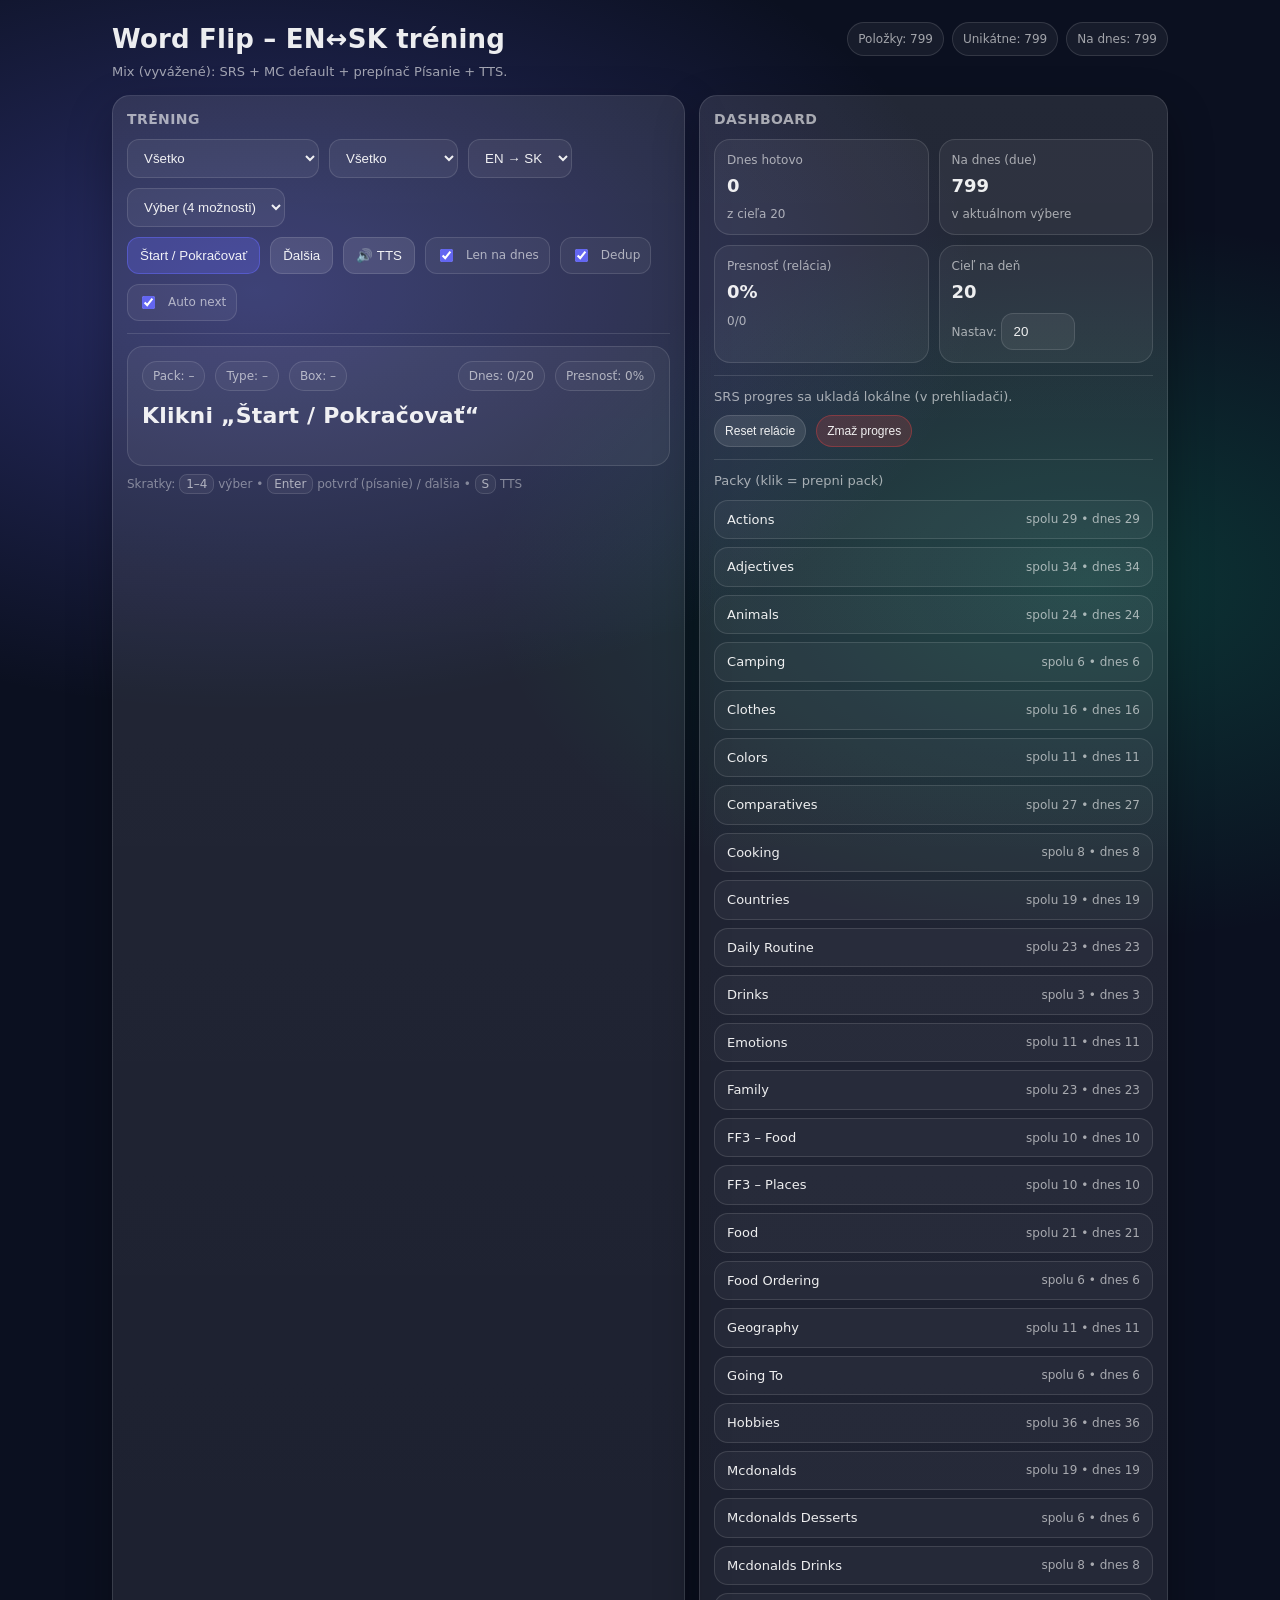
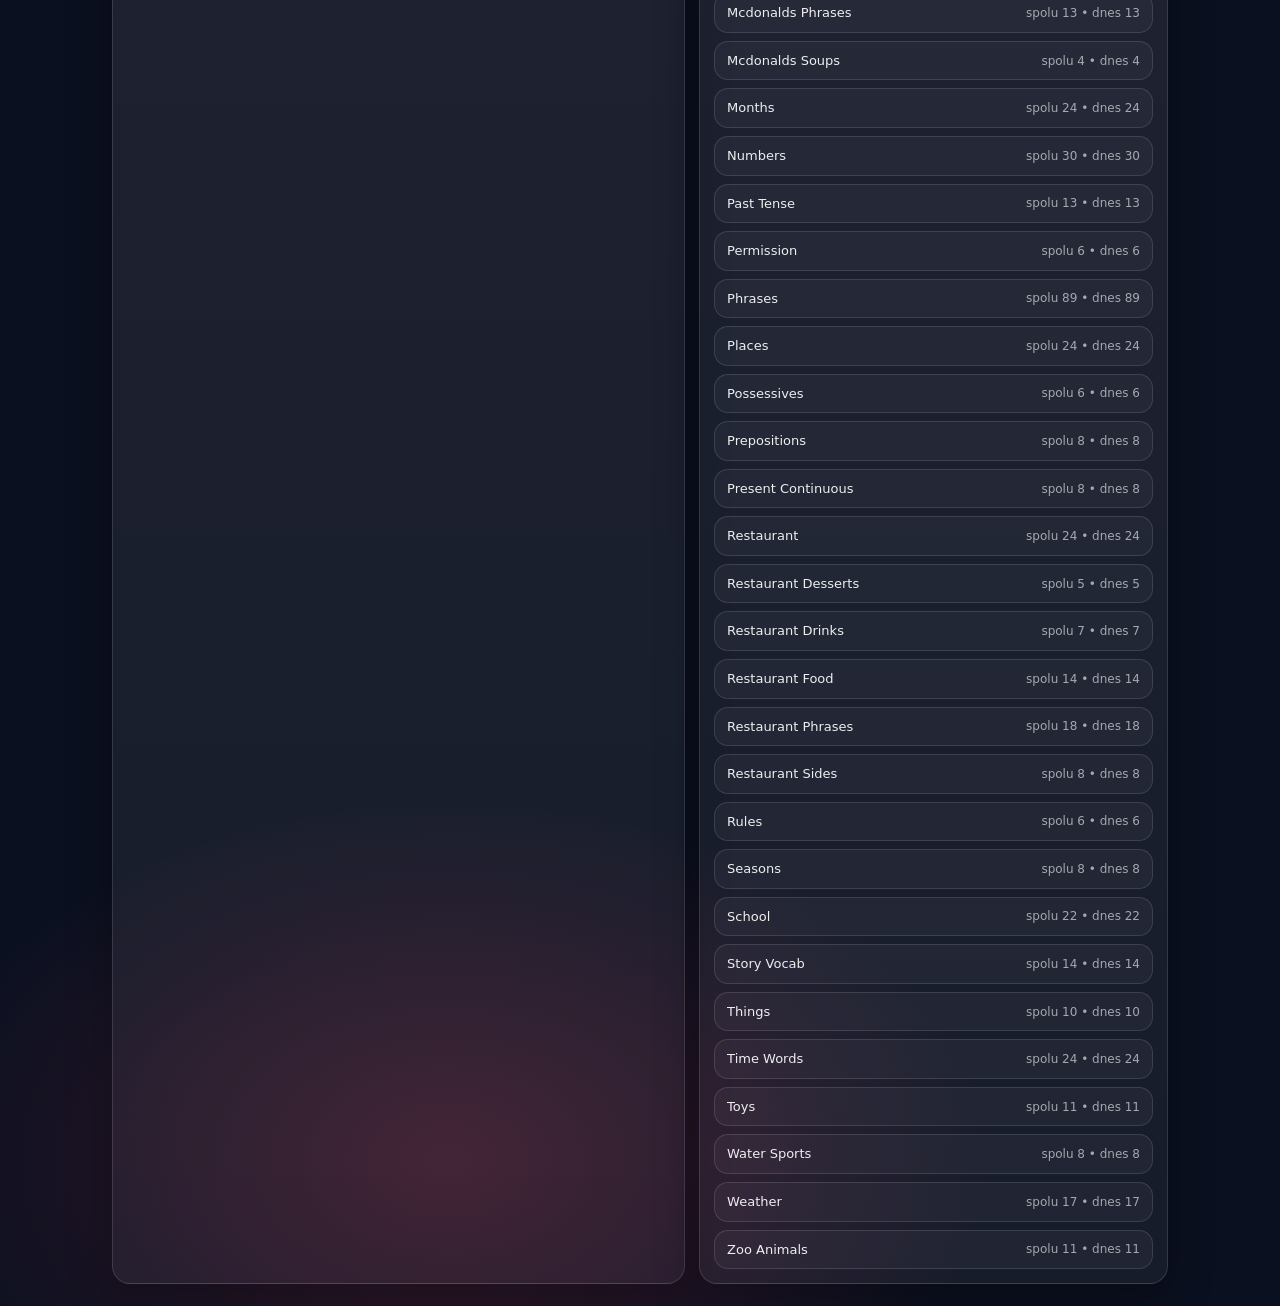
==== commit d542424d: "Update print statement from 'Hello' to 'Goodbye'" ====
--- a/index.html
+++ b/index.html
@@ -3,21 +3,20 @@
 <head>
 <meta charset="utf-8" />
 <meta name="viewport" content="width=device-width,initial-scale=1" />
-<title>Word Flip – EN↔SK tréning</title>
+<title>Word Flip – EN↔SK tréning (Mix)</title>
 <style>
   :root{
-    --bg: #0b1020;
-    --card: rgba(255,255,255,0.08);
-    --card2: rgba(255,255,255,0.06);
-    --text: rgba(255,255,255,0.92);
-    --muted: rgba(255,255,255,0.60);
-    --muted2: rgba(255,255,255,0.42);
-    --line: rgba(255,255,255,0.12);
-    --good: rgba(34,197,94,0.18);
-    --bad: rgba(239,68,68,0.18);
-    --focus: rgba(99,102,241,0.55);
-    --shadow: 0 18px 45px rgba(0,0,0,0.30);
-    --radius: 18px;
+    --bg:#0b1020;
+    --text:rgba(255,255,255,.92);
+    --muted:rgba(255,255,255,.60);
+    --line:rgba(255,255,255,.12);
+    --card:rgba(255,255,255,.06);
+    --card2:rgba(255,255,255,.04);
+    --good:rgba(34,197,94,.18);
+    --bad:rgba(239,68,68,.18);
+    --pri:rgba(99,102,241,.30);
+    --shadow:0 18px 45px rgba(0,0,0,.30);
+    --r:18px;
   }
   *{box-sizing:border-box}
   body{
@@ -28,39 +27,38 @@
       radial-gradient(900px 600px at 35% 95%, rgba(244,63,94,0.20), transparent 60%),
       var(--bg);
     color:var(--text);
-    font-family: ui-sans-serif, system-ui, -apple-system, Segoe UI, Roboto, Arial, "Noto Sans", "Apple Color Emoji","Segoe UI Emoji";
+    font-family: ui-sans-serif, system-ui, -apple-system, Segoe UI, Roboto, Arial;
     line-height:1.35;
   }
-  a{color:inherit}
   .wrap{max-width:1100px;margin:0 auto;padding:22px}
-  .topbar{
-    display:flex;align-items:flex-start;justify-content:space-between;gap:14px;flex-wrap:wrap;
+  .top{
+    display:flex;justify-content:space-between;gap:14px;flex-wrap:wrap;align-items:flex-start;
     margin-bottom:14px;
   }
-  .title h1{margin:0;font-size:28px;letter-spacing:0.2px}
-  .title .sub{margin-top:6px;color:var(--muted);font-size:13px}
-  .pillrow{display:flex;gap:8px;flex-wrap:wrap;align-items:center;justify-content:flex-end}
+  h1{margin:0;font-size:26px;letter-spacing:.2px}
+  .sub{margin-top:6px;color:var(--muted);font-size:13px}
+  .pillrow{display:flex;gap:8px;flex-wrap:wrap;justify-content:flex-end}
   .pill{
     padding:8px 10px;border-radius:999px;border:1px solid var(--line);
     background:rgba(255,255,255,0.05);
-    color:var(--muted);
-    font-size:12px;
-  }
-  .grid{
-    display:grid;grid-template-columns: 1.1fr 0.9fr;gap:14px;
-  }
-  @media (max-width: 980px){ .grid{grid-template-columns: 1fr} }
+    color:var(--muted);font-size:12px;
+  }
+  .grid{display:grid;grid-template-columns:1.1fr .9fr;gap:14px}
+  @media (max-width:980px){.grid{grid-template-columns:1fr}}
   .card{
     background:linear-gradient(180deg, rgba(255,255,255,0.10), rgba(255,255,255,0.05));
     border:1px solid var(--line);
-    border-radius:var(--radius);
+    border-radius:var(--r);
     box-shadow:var(--shadow);
     padding:14px;
   }
-  .card h2{margin:0 0 10px 0;font-size:14px;color:var(--muted);font-weight:600;letter-spacing:0.4px;text-transform:uppercase}
+  .card h2{
+    margin:0 0 10px 0;
+    font-size:14px;color:var(--muted);
+    font-weight:600;letter-spacing:.4px;text-transform:uppercase;
+  }
   .row{display:flex;gap:10px;flex-wrap:wrap;align-items:center}
-  .row > *{flex:0 0 auto}
-  select, input[type="text"], input[type="number"]{
+  select,input{
     background:rgba(255,255,255,0.06);
     border:1px solid var(--line);
     color:var(--text);
@@ -68,70 +66,49 @@
     padding:10px 12px;
     outline:none;
   }
-  select:focus, input:focus{box-shadow:0 0 0 4px rgba(99,102,241,0.18);border-color:rgba(99,102,241,0.6)}
-  input[type="number"]{width:110px}
+  select:focus,input:focus{box-shadow:0 0 0 4px rgba(99,102,241,0.18);border-color:rgba(99,102,241,0.6)}
   .btn{
     background:rgba(255,255,255,0.10);
     border:1px solid var(--line);
     color:var(--text);
-    padding:10px 12px;
-    border-radius:12px;
+    padding:10px 12px;border-radius:12px;
     cursor:pointer;
-    transition:transform .06s ease, background .15s ease, border .15s ease;
+    transition:transform .06s ease, background .15s ease;
     user-select:none;
   }
   .btn:hover{background:rgba(255,255,255,0.14)}
   .btn:active{transform:translateY(1px)}
-  .btn.primary{
-    background:rgba(99,102,241,0.28);
-    border-color:rgba(99,102,241,0.55);
-  }
-  .btn.primary:hover{background:rgba(99,102,241,0.34)}
-  .btn.danger{background:rgba(239,68,68,0.18);border-color:rgba(239,68,68,0.35)}
-  .btn.good{background:rgba(34,197,94,0.18);border-color:rgba(34,197,94,0.35)}
+  .btn.primary{background:var(--pri);border-color:rgba(99,102,241,0.55)}
+  .btn.primary:hover{background:rgba(99,102,241,0.36)}
   .btn.small{padding:8px 10px;font-size:12px;border-radius:999px}
-  .btn.wide{min-width:150px}
+  .btn.good{background:rgba(34,197,94,.18);border-color:rgba(34,197,94,.35)}
+  .btn.danger{background:rgba(239,68,68,.18);border-color:rgba(239,68,68,.35)}
   .toggle{
-    display:flex;align-items:center;gap:10px;padding:8px 10px;border-radius:12px;border:1px solid var(--line);
+    display:flex;align-items:center;gap:10px;
+    padding:8px 10px;border-radius:12px;border:1px solid var(--line);
     background:rgba(255,255,255,0.05);
   }
   .toggle label{font-size:12px;color:var(--muted);cursor:pointer}
-  .toggle input{accent-color: rgb(99,102,241)}
-  .muted{color:var(--muted);font-size:12px}
-  .muted2{color:var(--muted2);font-size:12px}
+  .toggle input{accent-color:rgb(99,102,241)}
   .sep{height:1px;background:var(--line);margin:12px 0}
   .qbox{
     background:rgba(255,255,255,0.05);
     border:1px solid var(--line);
-    border-radius:16px;
-    padding:14px;
-    min-height:110px;
+    border-radius:16px;padding:14px;
+    min-height:120px;
   }
   .qmeta{display:flex;justify-content:space-between;gap:12px;flex-wrap:wrap;margin-bottom:10px}
-  .qmeta .left{display:flex;gap:8px;align-items:center;flex-wrap:wrap}
   .badge{
     font-size:12px;color:var(--muted);
     border:1px solid var(--line);
     padding:6px 10px;border-radius:999px;background:rgba(255,255,255,0.04);
   }
-  .question{
-    font-size:22px;font-weight:700;letter-spacing:0.2px;
-    margin:0;
-  }
-  .answerReveal{
-    margin-top:10px;
-    padding:12px;
-    border-radius:14px;
-    border:1px solid var(--line);
-    background:rgba(255,255,255,0.04);
-    display:none;
-  }
-  .answerReveal.show{display:block}
+  .question{font-size:22px;font-weight:700;letter-spacing:.2px;margin:0}
+  .mini{font-size:12px;color:var(--muted);margin-top:8px}
   .options{display:grid;grid-template-columns:1fr;gap:10px;margin-top:12px}
   .opt{
     text-align:left;
-    padding:12px 12px;
-    border-radius:14px;
+    padding:12px 12px;border-radius:14px;
     border:1px solid var(--line);
     background:rgba(255,255,255,0.05);
     color:var(--text);
@@ -142,54 +119,50 @@
   .opt:active{transform:translateY(1px)}
   .opt.correct{background:var(--good);border-color:rgba(34,197,94,0.55)}
   .opt.wrong{background:var(--bad);border-color:rgba(239,68,68,0.55)}
-  .typingRow{display:flex;gap:10px;flex-wrap:wrap;margin-top:12px}
+  .typingRow{display:none;gap:10px;flex-wrap:wrap;margin-top:12px}
   .typingRow input{flex:1 1 260px}
-  .srRow{display:flex;gap:10px;flex-wrap:wrap;margin-top:12px}
+  .reveal{
+    margin-top:10px;
+    padding:12px;border-radius:14px;border:1px solid var(--line);
+    background:rgba(255,255,255,0.04);
+    display:none;
+  }
+  .reveal.show{display:block}
+  .rateRow{display:none;gap:10px;flex-wrap:wrap;margin-top:12px}
   .statsGrid{display:grid;grid-template-columns:1fr 1fr;gap:10px}
-  .stat{
-    background:rgba(255,255,255,0.05);
-    border:1px solid var(--line);
-    border-radius:16px;
-    padding:12px;
-  }
+  .stat{background:rgba(255,255,255,0.05);border:1px solid var(--line);border-radius:16px;padding:12px}
   .stat .k{color:var(--muted);font-size:12px;margin-bottom:6px}
   .stat .v{font-size:18px;font-weight:700}
-  .mini{font-size:12px;color:var(--muted);margin-top:6px}
-  .list{
-    margin:0;padding:0;list-style:none;display:flex;flex-direction:column;gap:8px;
-  }
-  .li{
-    display:flex;justify-content:space-between;gap:10px;align-items:center;
-    padding:10px 12px;border-radius:14px;border:1px solid var(--line);background:rgba(255,255,255,0.04);
-  }
+  .list{margin:0;padding:0;list-style:none;display:flex;flex-direction:column;gap:8px}
+  .li{display:flex;justify-content:space-between;gap:10px;align-items:center;padding:10px 12px;border-radius:14px;border:1px solid var(--line);background:rgba(255,255,255,0.04);cursor:pointer}
   .li .name{font-size:13px}
   .li .count{font-size:12px;color:var(--muted)}
-  .footerHints{margin-top:10px;color:var(--muted2);font-size:12px}
   .kbd{
     border:1px solid var(--line);
     background:rgba(255,255,255,0.05);
     padding:2px 6px;border-radius:8px;
     font-size:12px;color:var(--muted);
   }
+  .hints{margin-top:10px;color:rgba(255,255,255,.42);font-size:12px}
 </style>
 </head>
 <body>
 <div class="wrap">
 
-  <div class="topbar">
-    <div class="title">
+  <div class="top">
+    <div>
       <h1>Word Flip – EN↔SK tréning</h1>
-      <div class="sub">Efektívnejšie učenie: opakovanie “na dnes”, písanie, kartičky, štatistiky, TTS.</div>
+      <div class="sub">Mix (vyvážené): SRS + MC default + prepínač Písanie + TTS.</div>
     </div>
     <div class="pillrow">
-      <div class="pill" id="pillDataset">Dataset: …</div>
+      <div class="pill" id="pillDataset">Položky: …</div>
       <div class="pill" id="pillUnique">Unikátne: …</div>
       <div class="pill" id="pillDue">Na dnes: …</div>
     </div>
   </div>
 
   <div class="grid">
-    <!-- LEFT: STUDY -->
+    <!-- STUDY -->
     <div class="card">
       <h2>Tréning</h2>
 
@@ -197,7 +170,7 @@
         <select id="packSelect" title="Balík"></select>
 
         <select id="typeSelect" title="Typ">
-          <option value="all">Všetko (vocab + phrase)</option>
+          <option value="all">Všetko</option>
           <option value="vocab">Len slovíčka</option>
           <option value="phrase">Len frázy/vety</option>
         </select>
@@ -208,29 +181,28 @@
           <option value="mix">Mix</option>
         </select>
 
-        <select id="studyModeSelect" title="Režim učenia">
+        <select id="modeSelect" title="Režim">
           <option value="mc">Výber (4 možnosti)</option>
           <option value="typing">Písanie</option>
-          <option value="flip">Kartička (flip)</option>
         </select>
       </div>
 
       <div class="row" style="margin-top:10px">
-        <button class="btn primary wide" id="startBtn">Štart / Pokračovať</button>
+        <button class="btn primary" id="startBtn">Štart / Pokračovať</button>
         <button class="btn" id="nextBtn">Ďalšia</button>
-        <button class="btn" id="ttsBtn" title="Prečítať nahlas (TTS)">🔊 TTS</button>
-
-        <div class="toggle" title="Odstráni duplicity (opakovanie rovnakých kariet)">
+        <button class="btn" id="ttsBtn" title="Prečítať nahlas (S)">🔊 TTS</button>
+
+        <div class="toggle" title="Učiť len karty, ktoré sú na dnes (SRS)">
+          <input type="checkbox" id="dueOnlyToggle" checked />
+          <label for="dueOnlyToggle">Len na dnes</label>
+        </div>
+
+        <div class="toggle" title="Odstráni identické duplicity kariet">
           <input type="checkbox" id="dedupToggle" checked />
           <label for="dedupToggle">Dedup</label>
         </div>
 
-        <div class="toggle" title="Učiť len to, čo je “na dnes” podľa SRS">
-          <input type="checkbox" id="dueOnlyToggle" checked />
-          <label for="dueOnlyToggle">Len “na dnes”</label>
-        </div>
-
-        <div class="toggle" title="Automaticky pokračovať po odpovedi">
+        <div class="toggle" title="Automaticky prejsť na ďalšiu po odpovedi">
           <input type="checkbox" id="autoNextToggle" checked />
           <label for="autoNextToggle">Auto next</label>
         </div>
@@ -240,37 +212,35 @@
 
       <div class="qbox">
         <div class="qmeta">
-          <div class="left">
+          <div class="row">
             <span class="badge" id="badgePack">Pack: –</span>
             <span class="badge" id="badgeType">Type: –</span>
             <span class="badge" id="badgeBox">Box: –</span>
           </div>
-          <div class="left">
-            <span class="badge" id="badgeProgress">Dnes: 0/0</span>
-            <span class="badge" id="badgeScore">Skóre: 0</span>
+          <div class="row">
+            <span class="badge" id="badgeProgress">Dnes: 0/20</span>
+            <span class="badge" id="badgeAcc">Presnosť: 0%</span>
           </div>
         </div>
 
         <p class="question" id="question">Klikni „Štart / Pokračovať“</p>
-
-        <div class="answerReveal" id="revealBox">
-          <div class="muted">Správna odpoveď</div>
+        <div class="mini" id="qMini"></div>
+
+        <div class="reveal" id="revealBox">
+          <div class="mini">Správna odpoveď</div>
           <div style="font-size:18px;font-weight:700;margin-top:4px" id="revealAnswer">—</div>
-          <div class="mini" id="revealMini">—</div>
-        </div>
-
-        <!-- Multiple choice -->
+          <div class="mini" id="revealInfo"></div>
+        </div>
+
         <div class="options" id="options"></div>
 
-        <!-- Typing -->
-        <div class="typingRow" id="typingRow" style="display:none">
+        <div class="typingRow" id="typingRow">
           <input type="text" id="typingInput" placeholder="Napíš odpoveď a Enter…" autocomplete="off" />
           <button class="btn" id="checkTypingBtn">Skontroluj</button>
           <button class="btn" id="showAnswerBtn">Ukáž odpoveď</button>
         </div>
 
-        <!-- SRS buttons (after reveal / in flip / typing) -->
-        <div class="srRow" id="srRow" style="display:none">
+        <div class="rateRow" id="rateRow">
           <button class="btn danger" id="btnAgain">Again</button>
           <button class="btn" id="btnHard">Hard</button>
           <button class="btn good" id="btnGood">Good</button>
@@ -278,12 +248,12 @@
         </div>
       </div>
 
-      <div class="footerHints">
-        Skratky: <span class="kbd">Enter</span> potvrď / ďalšia • <span class="kbd">1–4</span> výber možností • <span class="kbd">Space</span> flip/ukáž odpoveď • <span class="kbd">S</span> TTS
+      <div class="hints">
+        Skratky: <span class="kbd">1–4</span> výber • <span class="kbd">Enter</span> potvrď (písanie) / ďalšia • <span class="kbd">S</span> TTS
       </div>
     </div>
 
-    <!-- RIGHT: DASHBOARD -->
+    <!-- DASH -->
     <div class="card">
       <h2>Dashboard</h2>
 
@@ -296,19 +266,19 @@
         <div class="stat">
           <div class="k">Na dnes (due)</div>
           <div class="v" id="statDue">0</div>
-          <div class="mini" id="statDueMini">v aktuálnom výbere</div>
+          <div class="mini">v aktuálnom výbere</div>
         </div>
         <div class="stat">
-          <div class="k">Presnosť</div>
+          <div class="k">Presnosť (relácia)</div>
           <div class="v" id="statAcc">0%</div>
-          <div class="mini" id="statAccMini">v tejto relácii</div>
+          <div class="mini" id="statAccMini">0/0</div>
         </div>
         <div class="stat">
           <div class="k">Cieľ na deň</div>
           <div class="v"><span id="statGoal">20</span></div>
           <div class="mini">
-            <span class="muted">Nastav:</span>
-            <input type="number" min="5" max="200" step="5" id="goalInput" value="20" />
+            <span style="color:var(--muted)">Nastav:</span>
+            <input id="goalInput" type="number" min="5" max="200" step="5" value="20" />
           </div>
         </div>
       </div>
@@ -317,18 +287,17 @@
 
       <div class="row" style="justify-content:space-between">
         <div>
-          <div class="muted">Data a tréning</div>
-          <div class="muted2">SRS + štatistiky sú uložené lokálne v prehliadači (localStorage).</div>
+          <div class="sub" style="margin:0;color:var(--muted)">SRS progres sa ukladá lokálne (v prehliadači).</div>
         </div>
         <div class="row">
-          <button class="btn small" id="resetSessionBtn" title="Vynuluje len reláciu (skóre/počítadlá)">Reset relácie</button>
-          <button class="btn small danger" id="wipeProgressBtn" title="Zmaže SRS progres (boxy) pre všetky karty">Zmaž progres</button>
+          <button class="btn small" id="resetSessionBtn">Reset relácie</button>
+          <button class="btn small danger" id="wipeProgressBtn">Zmaž progres</button>
         </div>
       </div>
 
       <div class="sep"></div>
 
-      <div class="muted" style="margin-bottom:10px">Packy (v aktuálnom datasete)</div>
+      <div class="sub" style="margin:0 0 10px 0;color:var(--muted)">Packy (klik = prepni pack)</div>
       <ul class="list" id="packList"></ul>
     </div>
   </div>
@@ -336,34 +305,24 @@
 
 <script>
 /* =========================
-   DATASET LOADING
+   DATA
 ========================= */
 const DATASET_URL = "./wordflip_dataset_en_sk.json";
-
-// Minimal fallback – použije sa len ak JSON nejde načítať
 const DATASET_FALLBACK = [
   {"type":"vocab","pack":"colors","en":"red","sk":"červená"},
   {"type":"vocab","pack":"colors","en":"blue","sk":"modrá"},
-  {"type":"vocab","pack":"numbers","en":"one","sk":"jeden"},
-  {"type":"vocab","pack":"numbers","en":"two","sk":"dva"},
-  {"type":"phrase","pack":"phrases","en":"Hello!","sk":"Ahoj!"},
-  {"type":"phrase","pack":"phrases","en":"How are you?","sk":"Ako sa máš?"}
+  {"type":"phrase","pack":"phrases","en":"Hello!","sk":"Ahoj!"}
 ];
-
 let DATASET = [...DATASET_FALLBACK];
 
 /* =========================
-   STORAGE KEYS
-========================= */
-const STORAGE_SRS = "wordflip_srs_v1";          // progress map
-const STORAGE_SETTINGS = "wordflip_settings_v1";
-const STORAGE_DAILY = "wordflip_daily_v1";      // daily done
-const STORAGE_SESSION = "wordflip_session_v1";  // session stats
-
-/* =========================
-   SRS (Leitner) settings
-   box 1..5 => interval days
-========================= */
+   STORAGE
+========================= */
+const STORAGE_SRS = "wordflip_srs_v2";
+const STORAGE_SETTINGS = "wordflip_settings_v2";
+const STORAGE_DAILY = "wordflip_daily_v2";
+
+/* SRS intervals (days) */
 const BOX_INTERVAL_DAYS = {1:0, 2:1, 3:3, 4:7, 5:14};
 
 /* =========================
@@ -373,32 +332,28 @@
   pack: "all",
   type: "all",
   dir: "en2sk",
-  studyMode: "mc",
+  mode: "mc",          // default MC
+  dueOnly: true,
   dedup: true,
-  dueOnly: true,
   autoNext: true,
   goal: 20
 };
 
-let session = {
-  startedAt: Date.now(),
-  answered: 0,
-  correct: 0,
-  doneToday: 0
-};
-
-let pool = [];        // filtered & maybe due-only
-let current = null;   // current item
-let currentQA = null; // {q,a,dirUsed}
-let options = [];     // mc options
-let revealed = false; // answer shown?
-let srsMap = {};      // key -> {box, dueTs, lastTs, streak}
+let session = { answered: 0, correct: 0, doneToday: 0 };
+let srsMap = {}; // key -> {box, dueTs, lastTs, streak}
+
+let pool = [];
+let current = null;
+let currentQA = null;
+let revealed = false;
 
 /* =========================
    HELPERS
 ========================= */
-function $(id){ return document.getElementById(id); }
-function now(){ return Date.now(); }
+const $ = (id) => document.getElementById(id);
+const now = () => Date.now();
+const normalize = (s) => String(s ?? "").trim();
+const normCompare = (s) => normalize(s).toLowerCase().replace(/\s+/g,' ');
 function todayKey(){
   const d = new Date();
   const y = d.getFullYear();
@@ -406,26 +361,17 @@
   const dd = String(d.getDate()).padStart(2,'0');
   return `${y}-${m}-${dd}`;
 }
-function normalize(s){
-  return String(s ?? "").trim();
-}
-function normCompare(s){
-  // tolerant compare for typing (lowercase, remove extra spaces)
-  return normalize(s).toLowerCase().replace(/\s+/g,' ');
-}
+function safeParse(s, fb){ try{ return JSON.parse(s); } catch { return fb; } }
 function packTitle(pack){
-  return normalize(pack)
-    .replace(/^ff3-/, 'FF3 – ')
-    .replace(/-/g, ' ')
-    .replace(/\b\w/g, c => c.toUpperCase());
+  return normalize(pack).replace(/^ff3-/, 'FF3 – ').replace(/-/g,' ').replace(/\b\w/g, c=>c.toUpperCase());
 }
 function itemKey(it){
-  // stable unique key for a "card"
   return `${normalize(it.type)}|${normalize(it.pack)}|${normalize(it.en)}|${normalize(it.sk)}`;
 }
-function safeParse(json, fallback){
-  try{ return JSON.parse(json); }catch{ return fallback; }
-}
+
+/* =========================
+   SETTINGS / DAILY
+========================= */
 function loadSettings(){
   const s = safeParse(localStorage.getItem(STORAGE_SETTINGS) || "null", null);
   if(s && typeof s === "object") settings = {...settings, ...s};
@@ -433,6 +379,21 @@
 function saveSettings(){
   localStorage.setItem(STORAGE_SETTINGS, JSON.stringify(settings));
 }
+function loadDaily(){
+  const daily = safeParse(localStorage.getItem(STORAGE_DAILY) || "{}", {});
+  session.doneToday = Number(daily[todayKey()] || 0);
+}
+function incDaily(n=1){
+  const daily = safeParse(localStorage.getItem(STORAGE_DAILY) || "{}", {});
+  const k = todayKey();
+  daily[k] = Number(daily[k] || 0) + n;
+  localStorage.setItem(STORAGE_DAILY, JSON.stringify(daily));
+  session.doneToday = daily[k];
+}
+
+/* =========================
+   SRS
+========================= */
 function loadSrs(){
   srsMap = safeParse(localStorage.getItem(STORAGE_SRS) || "{}", {});
   if(!srsMap || typeof srsMap !== "object") srsMap = {};
@@ -440,40 +401,32 @@
 function saveSrs(){
   localStorage.setItem(STORAGE_SRS, JSON.stringify(srsMap));
 }
-function loadDaily(){
-  const daily = safeParse(localStorage.getItem(STORAGE_DAILY) || "{}", {});
-  const key = todayKey();
-  session.doneToday = Number(daily[key] || 0);
-}
-function incDaily(n=1){
-  const daily = safeParse(localStorage.getItem(STORAGE_DAILY) || "{}", {});
-  const key = todayKey();
-  daily[key] = Number(daily[key] || 0) + n;
-  localStorage.setItem(STORAGE_DAILY, JSON.stringify(daily));
-  session.doneToday = daily[key];
-}
-function loadSession(){
-  const s = safeParse(localStorage.getItem(STORAGE_SESSION) || "null", null);
-  if(s && typeof s === "object"){
-    // reset per refresh is fine; we keep minimal
-  }
-}
-function resetSession(){
-  session.answered = 0;
-  session.correct = 0;
-  session.startedAt = Date.now();
-  revealed = false;
-  updateDashboard();
-}
-function wipeProgress(){
-  localStorage.removeItem(STORAGE_SRS);
-  loadSrs();
-  buildPoolAndUI();
-  updateDashboard();
-}
-
-/* =========================
-   DATASET UTIL
+function ensureSrs(it){
+  const k = itemKey(it);
+  if(!srsMap[k]) srsMap[k] = { box: 1, dueTs: 0, lastTs: 0, streak: 0 };
+  return srsMap[k];
+}
+function isDue(it){
+  const rec = ensureSrs(it);
+  return Number(rec.dueTs || 0) <= now();
+}
+function schedule(it, rating){
+  const rec = ensureSrs(it);
+  rec.lastTs = now();
+
+  if(rating === "again"){ rec.box = 1; rec.streak = 0; }
+  else if(rating === "hard"){ /* box stays */ rec.streak = Math.max(0, rec.streak || 0); }
+  else if(rating === "good"){ rec.box = Math.min(5, rec.box + 1); rec.streak = (rec.streak||0) + 1; }
+  else if(rating === "easy"){ rec.box = Math.min(5, rec.box + 2); rec.streak = (rec.streak||0) + 1; }
+
+  const days = BOX_INTERVAL_DAYS[rec.box] ?? 1;
+  rec.dueTs = now() + days*24*60*60*1000;
+
+  saveSrs();
+}
+
+/* =========================
+   DATASET UTILS
 ========================= */
 function cleanDataset(raw){
   return raw.map(x => ({
@@ -504,46 +457,6 @@
 }
 
 /* =========================
-   SRS CORE
-========================= */
-function ensureSrs(it){
-  const k = itemKey(it);
-  if(!srsMap[k]){
-    srsMap[k] = { box: 1, dueTs: 0, lastTs: 0, streak: 0 };
-  }
-  return srsMap[k];
-}
-function isDue(it){
-  const rec = ensureSrs(it);
-  return Number(rec.dueTs || 0) <= now();
-}
-function schedule(it, rating){
-  // rating: again | hard | good | easy
-  const rec = ensureSrs(it);
-  rec.lastTs = now();
-
-  if(rating === "again"){
-    rec.box = 1;
-    rec.streak = 0;
-  } else if(rating === "hard"){
-    rec.box = Math.max(1, rec.box); // keep
-    rec.streak = Math.max(0, rec.streak);
-  } else if(rating === "good"){
-    rec.box = Math.min(5, rec.box + 1);
-    rec.streak = (rec.streak || 0) + 1;
-  } else if(rating === "easy"){
-    rec.box = Math.min(5, rec.box + 2);
-    rec.streak = (rec.streak || 0) + 1;
-  }
-
-  const days = BOX_INTERVAL_DAYS[rec.box] ?? 1;
-  const ms = days * 24 * 60 * 60 * 1000;
-  rec.dueTs = now() + ms;
-
-  saveSrs();
-}
-
-/* =========================
    QA + DISTRACTORS
 ========================= */
 function getQA(it, dir){
@@ -555,7 +468,6 @@
 }
 
 function pickDistractors(correctAnswer, datasetAll, it, dirUsed){
-  // Much better: same type first, same pack first
   const need = 4;
   const used = new Set([correctAnswer]);
   const out = [correctAnswer];
@@ -566,212 +478,179 @@
   function maybePush(x){
     const cand = (dirUsed === "en2sk") ? x.sk : x.en;
     const v = normalize(cand);
-    if(!v) return;
-    if(used.has(v)) return;
+    if(!v || used.has(v)) return;
     used.add(v);
     out.push(v);
   }
 
-  // 1) prefer same pack + same type
   while(out.length < need && samePackSameType.length){
     const r = samePackSameType[Math.floor(Math.random()*samePackSameType.length)];
     maybePush(r);
   }
-
-  // 2) then same type across dataset
   while(out.length < need && sameType.length){
     const r = sameType[Math.floor(Math.random()*sameType.length)];
     maybePush(r);
   }
-
-  // 3) then anything
   while(out.length < need){
     const r = datasetAll[Math.floor(Math.random()*datasetAll.length)];
     maybePush(r);
-    if(out.length === 1 && datasetAll.length === 1) break;
-  }
-
-  // shuffle
+    if(datasetAll.length === 1) break;
+  }
+
   out.sort(()=>Math.random()-0.5);
   return out;
 }
 
 /* =========================
-   BUILD POOL
-========================= */
-function filterDataset(){
-  const dedupOn = $("dedupToggle").checked;
-  const base = dedupOn ? dedupDataset(DATASET) : DATASET;
-
-  const pack = $("packSelect").value;
-  const type = $("typeSelect").value;
+   UI BUILD
+========================= */
+function applySettingsToControls(){
+  $("typeSelect").value = settings.type;
+  $("dirSelect").value = settings.dir;
+  $("modeSelect").value = settings.mode;
+  $("dueOnlyToggle").checked = !!settings.dueOnly;
+  $("dedupToggle").checked = !!settings.dedup;
+  $("autoNextToggle").checked = !!settings.autoNext;
+  $("goalInput").value = settings.goal;
+}
+function readControlsToSettings(){
+  settings.pack = $("packSelect").value;
+  settings.type = $("typeSelect").value;
+  settings.dir = $("dirSelect").value;
+  settings.mode = $("modeSelect").value;
+  settings.dueOnly = $("dueOnlyToggle").checked;
+  settings.dedup = $("dedupToggle").checked;
+  settings.autoNext = $("autoNextToggle").checked;
+  settings.goal = Number($("goalInput").value || 20);
+  saveSettings();
+}
+function buildPackSelect(){
+  const sel = $("packSelect");
+  sel.innerHTML = "";
+
+  const base = settings.dedup ? dedupDataset(DATASET) : DATASET;
+  const packs = buildPackIndex(base);
+
+  const oAll = document.createElement("option");
+  oAll.value = "all";
+  oAll.textContent = "Všetko";
+  sel.appendChild(oAll);
+
+  for(const p of packs){
+    const o = document.createElement("option");
+    o.value = p.pack;
+    o.textContent = `${p.title} (${p.count})`;
+    sel.appendChild(o);
+  }
+
+  // restore
+  const exists = settings.pack === "all" || base.some(x => x.pack === settings.pack);
+  sel.value = exists ? settings.pack : "all";
+}
+function updatePills(){
+  $("pillDataset").textContent = `Položky: ${DATASET.length}`;
+  const unique = dedupDataset(DATASET).length;
+  $("pillUnique").textContent = `Unikátne: ${unique}`;
+
+  const list = getFilteredList();
+  $("pillDue").textContent = `Na dnes: ${countDue(list)}`;
+}
+function updatePackList(){
+  const ul = $("packList");
+  ul.innerHTML = "";
+
+  const base = settings.dedup ? dedupDataset(DATASET) : DATASET;
+  const packs = buildPackIndex(base);
+  const typeFilter = settings.type;
+
+  for(const p of packs){
+    let items = base.filter(x => x.pack === p.pack);
+    if(typeFilter !== "all") items = items.filter(x => x.type === typeFilter);
+    const due = countDue(items);
+
+    const li = document.createElement("li");
+    li.className = "li";
+    li.innerHTML = `<div class="name">${p.title}</div><div class="count">spolu ${items.length} • dnes ${due}</div>`;
+    li.addEventListener("click", () => {
+      $("packSelect").value = p.pack;
+      readControlsToSettings();
+      buildPool();
+      pickNext();
+    });
+    ul.appendChild(li);
+  }
+}
+
+/* =========================
+   FILTER + POOL
+========================= */
+function getFilteredList(){
+  const base = settings.dedup ? dedupDataset(DATASET) : DATASET;
 
   let list = base;
-
-  if(type !== "all"){
-    list = list.filter(x => x.type === type);
-  }
-  if(pack !== "all"){
-    list = list.filter(x => x.pack === pack);
-  }
-  return { base, list };
-}
-
-function buildPoolAndUI(){
-  const { base, list } = filterDataset();
-  const dueOnly = $("dueOnlyToggle").checked;
-
-  // ensure srs records exist (fast enough for ~800 items)
+  if(settings.type !== "all") list = list.filter(x => x.type === settings.type);
+  if(settings.pack !== "all") list = list.filter(x => x.pack === settings.pack);
+
+  // ensure srs records exist for base
   for(const it of base) ensureSrs(it);
   saveSrs();
 
-  pool = dueOnly ? list.filter(isDue) : list.slice();
-
-  updatePills(base, list, pool);
-  updatePackList(base);
-  updateDashboard();
-}
-
+  return list;
+}
 function countDue(list){
   let n = 0;
   for(const it of list) if(isDue(it)) n++;
   return n;
 }
-
-function updatePills(base, list, pool){
-  $("pillDataset").textContent = `Položky: ${DATASET.length}`;
-  const unique = dedupDataset(DATASET).length;
-  $("pillUnique").textContent = `Unikátne: ${unique}`;
-  const due = countDue(list);
-  $("pillDue").textContent = `Na dnes: ${due}`;
-}
-
-function updatePackList(base){
-  const packs = buildPackIndex(base);
-  const ul = $("packList");
-  ul.innerHTML = "";
-  const typeFilter = $("typeSelect").value;
-
-  packs.forEach(p => {
-    // count due in this pack (respect type filter & dedup)
-    const dedupOn = $("dedupToggle").checked;
-    const base2 = dedupOn ? dedupDataset(DATASET) : DATASET;
-    let items = base2.filter(x => x.pack === p.pack);
-    if(typeFilter !== "all") items = items.filter(x => x.type === typeFilter);
-    const due = countDue(items);
-
-    const li = document.createElement("li");
-    li.className = "li";
-    li.innerHTML = `
-      <div class="name">${p.title}</div>
-      <div class="count">spolu ${items.length} • dnes ${due}</div>
-    `;
-    li.addEventListener("click", () => {
-      $("packSelect").value = p.pack;
-      settings.pack = p.pack;
-      saveSettings();
-      buildPoolAndUI();
-    });
-    ul.appendChild(li);
-  });
-}
-
-/* =========================
-   UI: PACK SELECT
-========================= */
-function buildPackSelect(){
-  const sel = $("packSelect");
-  sel.innerHTML = "";
-
-  const dedupOn = $("dedupToggle").checked;
-  const base = dedupOn ? dedupDataset(DATASET) : DATASET;
-  const packs = buildPackIndex(base);
-
-  const oAll = document.createElement("option");
-  oAll.value = "all";
-  oAll.textContent = "Všetko";
-  sel.appendChild(oAll);
-
-  packs.forEach(p => {
-    const o = document.createElement("option");
-    o.value = p.pack;
-    o.textContent = `${p.title} (${p.count})`;
-    sel.appendChild(o);
-  });
+function buildPool(){
+  const list = getFilteredList();
+  pool = settings.dueOnly ? list.filter(isDue) : list.slice();
+  updatePills();
+  updatePackList();
+  updateDashboard();
 }
 
 /* =========================
    STUDY FLOW
 ========================= */
+function showReveal(ans, info){
+  $("revealAnswer").textContent = ans;
+  $("revealInfo").textContent = info || "";
+  $("revealBox").classList.add("show");
+  $("rateRow").style.display = "flex";
+  revealed = true;
+}
+function hideReveal(){
+  $("revealBox").classList.remove("show");
+  $("rateRow").style.display = "none";
+  revealed = false;
+}
+function setModeUI(){
+  const mode = settings.mode;
+  $("options").style.display = (mode === "mc") ? "grid" : "none";
+  $("typingRow").style.display = (mode === "typing") ? "flex" : "none";
+}
 function setBadges(it){
   $("badgePack").textContent = `Pack: ${packTitle(it.pack)}`;
   $("badgeType").textContent = `Type: ${it.type}`;
   const rec = ensureSrs(it);
-  $("badgeBox").textContent = `Box: ${rec.box} • due ${rec.dueTs ? new Date(rec.dueTs).toLocaleDateString('sk-SK') : 'today'}`;
-}
-function setProgressBadges(){
-  const dueOnly = $("dueOnlyToggle").checked;
-  const { list } = filterDataset();
-  const dueCount = countDue(list);
-  const done = session.doneToday;
-  $("badgeProgress").textContent = `Dnes: ${Math.min(done, settings.goal)}/${settings.goal} • due ${dueCount}${dueOnly ? '' : ''}`;
-  $("badgeScore").textContent = `Skóre: ${session.correct}/${session.answered || 0}`;
-}
-function showReveal(answer, mini){
-  $("revealAnswer").textContent = answer;
-  $("revealMini").textContent = mini || "";
-  $("revealBox").classList.add("show");
-  revealed = true;
-  $("srRow").style.display = "flex";
-}
-function hideReveal(){
-  $("revealBox").classList.remove("show");
-  revealed = false;
-  $("srRow").style.display = "none";
-}
-
-function renderModeUI(){
-  const mode = $("studyModeSelect").value;
-  $("options").style.display = (mode === "mc") ? "grid" : "none";
-  $("typingRow").style.display = (mode === "typing") ? "flex" : "none";
-  // flip uses reveal + sr buttons
-}
-
-function pickNext(){
-  buildPoolAndUI();
-  if(pool.length === 0){
-    $("question").textContent = "V tomto výbere nemáš nič „na dnes“. Vypni „Len na dnes“ alebo zmeň pack/typ.";
-    $("options").innerHTML = "";
-    $("typingInput").value = "";
-    hideReveal();
-    return;
-  }
-  current = pool[Math.floor(Math.random()*pool.length)];
-  currentQA = getQA(current, $("dirSelect").value);
-  hideReveal();
-  renderModeUI();
-
-  setBadges(current);
-  setProgressBadges();
-
-  $("question").textContent = currentQA.q;
-
-  const mode = $("studyModeSelect").value;
-  if(mode === "mc"){
-    options = pickDistractors(currentQA.a, ( $("dedupToggle").checked ? dedupDataset(DATASET) : DATASET ), current, currentQA.dirUsed);
-    renderOptions(options, currentQA.a);
-  } else if(mode === "typing"){
-    $("typingInput").value = "";
-    $("typingInput").focus();
-    $("options").innerHTML = "";
-  } else {
-    // flip
-    $("options").innerHTML = "";
-    showReveal("Klikni Space alebo „Ukáž odpoveď“ (v typing), potom ohodnoť.", `Smer: ${currentQA.dirUsed.toUpperCase()}`);
-    // but for flip we prefer reveal actual answer only when user flips
-    $("revealAnswer").textContent = "—";
-    $("revealMini").textContent = "Space = flip (ukáž odpoveď), potom Again/Hard/Good/Easy.";
-  }
+  $("badgeBox").textContent = `Box: ${rec.box}`;
+}
+function updateDashboard(){
+  $("statGoal").textContent = settings.goal;
+
+  $("statDone").textContent = session.doneToday;
+  $("statDoneMini").textContent = `z cieľa ${settings.goal}`;
+
+  const list = getFilteredList();
+  $("statDue").textContent = countDue(list);
+
+  const acc = session.answered ? Math.round((session.correct/session.answered)*100) : 0;
+  $("statAcc").textContent = `${acc}%`;
+  $("statAccMini").textContent = `${session.correct}/${session.answered || 0}`;
+
+  $("badgeProgress").textContent = `Dnes: ${Math.min(session.doneToday, settings.goal)}/${settings.goal}`;
+  $("badgeAcc").textContent = `Presnosť: ${acc}%`;
 }
 
 function renderOptions(opts, correct){
@@ -785,9 +664,41 @@
     box.appendChild(btn);
   });
 }
-
 function lockOptions(){
   Array.from(document.querySelectorAll(".opt")).forEach(b => b.disabled = true);
+}
+function pickNext(){
+  readControlsToSettings();
+  buildPool();
+  setModeUI();
+  hideReveal();
+
+  if(pool.length === 0){
+    $("question").textContent = "V tomto výbere nie je nič „na dnes“. Vypni „Len na dnes“ alebo zmeň pack/typ.";
+    $("qMini").textContent = "";
+    $("options").innerHTML = "";
+    $("typingInput").value = "";
+    return;
+  }
+
+  current = pool[Math.floor(Math.random()*pool.length)];
+  currentQA = getQA(current, settings.dir);
+
+  $("question").textContent = currentQA.q;
+  $("qMini").textContent = `Smer: ${currentQA.dirUsed.toUpperCase()} • ${packTitle(current.pack)}`;
+
+  setBadges(current);
+
+  const baseAll = settings.dedup ? dedupDataset(DATASET) : DATASET;
+
+  if(settings.mode === "mc"){
+    const opts = pickDistractors(currentQA.a, baseAll, current, currentQA.dirUsed);
+    renderOptions(opts, currentQA.a);
+  } else {
+    $("options").innerHTML = "";
+    $("typingInput").value = "";
+    $("typingInput").focus();
+  }
 }
 
 function checkMC(btn, choice, correct){
@@ -798,30 +709,27 @@
     btn.classList.add("correct");
     session.correct += 1;
     incDaily(1);
-    // MC correct -> Good
-    schedule(current, "good");
-    showReveal(correct, `Správne • ${currentQA.dirUsed.toUpperCase()} • ${packTitle(current.pack)} • ${current.type}`);
+    schedule(current, "good"); // default “good” za správnu
+    showReveal(correct, `Správne • ${currentQA.dirUsed.toUpperCase()} • ${current.type}`);
   } else {
     btn.classList.add("wrong");
-    // highlight correct
     Array.from(document.querySelectorAll(".opt")).forEach(b => {
-      if(b.textContent.replace(/^\d\s*/,'').trim() === correct) b.classList.add("correct");
+      const txt = b.textContent.replace(/^\d\s*/,'').trim();
+      if(txt === correct) b.classList.add("correct");
     });
-    // MC wrong -> Again
     schedule(current, "again");
-    showReveal(correct, `Nesprávne • ${currentQA.dirUsed.toUpperCase()} • ${packTitle(current.pack)} • ${current.type}`);
+    showReveal(correct, `Nesprávne • ${currentQA.dirUsed.toUpperCase()} • ${current.type}`);
   }
 
   updateDashboard();
-  setProgressBadges();
-
-  if($("autoNextToggle").checked){
-    setTimeout(() => pickNext(), 800);
-  }
-}
-
+
+  if(settings.autoNext){
+    setTimeout(() => pickNext(), 850);
+  }
+}
+
+/* tolerant typing */
 function levenshtein(a, b){
-  // small & fast for short strings
   a = normCompare(a); b = normCompare(b);
   const m = a.length, n = b.length;
   if(m === 0) return n;
@@ -851,67 +759,35 @@
 
   const ua = normCompare(user);
   const ta = normCompare(target);
-
-  // tolerate minor typos
   const dist = levenshtein(ua, ta);
+
+  // tolerancia: 12% dĺžky alebo min 1 znak
   const ok = (ua === ta) || (dist <= Math.max(1, Math.floor(ta.length * 0.12)));
 
   if(ok){
     session.correct += 1;
     incDaily(1);
     schedule(current, "good");
-    showReveal(target, `OK (tolerant) • vzdialenosť ${dist} • ${currentQA.dirUsed.toUpperCase()} • ${current.type}`);
+    showReveal(target, `OK • vzdialenosť ${dist} • ${currentQA.dirUsed.toUpperCase()} • ${current.type}`);
   } else {
     schedule(current, "again");
-    showReveal(target, `Nesedí • vzdialenosť ${dist} • Skús znova zajtra`);
+    showReveal(target, `Nesedí • vzdialenosť ${dist} • ${currentQA.dirUsed.toUpperCase()} • ${current.type}`);
   }
 
   updateDashboard();
-  setProgressBadges();
-
-  if($("autoNextToggle").checked){
+
+  if(settings.autoNext){
     setTimeout(() => pickNext(), 950);
   }
-}
-
-function flipReveal(){
-  if(!current) return;
-  // show real answer now
-  showReveal(currentQA.a, `${currentQA.dirUsed.toUpperCase()} • ${packTitle(current.pack)} • ${current.type}`);
 }
 
 function rate(r){
   if(!current) return;
-  // If in flip mode, rating is explicit.
-  // If in typing mode and user requested show answer, rating required.
   schedule(current, r);
-  if(r === "good" || r === "easy") incDaily(1); // counts as done
+  // pri explicitnom hodnotení Good/Easy rátame ako “done”
+  if(r === "good" || r === "easy") incDaily(1);
   updateDashboard();
-  setProgressBadges();
-  if($("autoNextToggle").checked){
-    setTimeout(() => pickNext(), 500);
-  }
-}
-
-/* =========================
-   DASHBOARD
-========================= */
-function updateDashboard(){
-  settings.goal = Number($("goalInput").value || 20);
-  $("statGoal").textContent = settings.goal;
-
-  $("statDone").textContent = session.doneToday;
-  $("statDoneMini").textContent = `z cieľa ${settings.goal}`;
-
-  const { list } = filterDataset();
-  const due = countDue(list);
-  $("statDue").textContent = due;
-  $("statDueMini").textContent = `v aktuálnom výbere`;
-
-  const acc = session.answered ? Math.round((session.correct/session.answered)*100) : 0;
-  $("statAcc").textContent = `${acc}%`;
-  $("statAccMini").textContent = `${session.correct}/${session.answered || 0} odpovedí v relácii`;
-  setProgressBadges();
+  if(settings.autoNext) setTimeout(() => pickNext(), 450);
 }
 
 /* =========================
@@ -920,19 +796,33 @@
 function ttsSpeak(text){
   const t = normalize(text);
   if(!t) return;
-  if(!("speechSynthesis" in window)) { alert("TTS nie je podporované v tomto prehliadači."); return; }
+  if(!("speechSynthesis" in window)){ alert("TTS nie je podporované v tomto prehliadači."); return; }
   window.speechSynthesis.cancel();
   const u = new SpeechSynthesisUtterance(t);
-  // heuristika: EN alebo SK podľa obsahu
-  const hasCaron = /[áäčďéíĺľňóôŕšťúýž]/i.test(t);
-  u.lang = hasCaron ? "sk-SK" : "en-US";
+  const hasSK = /[áäčďéíĺľňóôŕšťúýž]/i.test(t);
+  u.lang = hasSK ? "sk-SK" : "en-US";
   u.rate = 0.95;
-  u.pitch = 1.0;
   window.speechSynthesis.speak(u);
 }
 
 /* =========================
-   INIT / EVENTS
+   ACTIONS
+========================= */
+function resetSession(){
+  session.answered = 0;
+  session.correct = 0;
+  hideReveal();
+  updateDashboard();
+}
+function wipeProgress(){
+  localStorage.removeItem(STORAGE_SRS);
+  loadSrs();
+  buildPool();
+  pickNext();
+}
+
+/* =========================
+   LOAD DATASET
 ========================= */
 async function loadDataset(){
   try{
@@ -941,113 +831,72 @@
     const raw = await res.json();
     if(!Array.isArray(raw)) throw new Error("JSON nie je pole");
     DATASET = cleanDataset(raw);
-    if(DATASET.length === 0) throw new Error("Dataset je prázdny po čistení");
+    if(DATASET.length === 0) throw new Error("Dataset prázdny po čistení");
   } catch(e){
-    console.warn("Dataset load failed, using fallback", e);
+    console.warn("Dataset load failed -> fallback", e);
     DATASET = cleanDataset(DATASET_FALLBACK);
   }
 }
 
-function syncControlsFromSettings(){
-  $("dedupToggle").checked = !!settings.dedup;
-  $("dueOnlyToggle").checked = !!settings.dueOnly;
-  $("autoNextToggle").checked = !!settings.autoNext;
-  $("typeSelect").value = settings.type;
-  $("dirSelect").value = settings.dir;
-  $("studyModeSelect").value = settings.studyMode;
-  $("goalInput").value = settings.goal;
-}
-
-function syncSettingsFromControls(){
-  settings.pack = $("packSelect").value;
-  settings.type = $("typeSelect").value;
-  settings.dir = $("dirSelect").value;
-  settings.studyMode = $("studyModeSelect").value;
-  settings.dedup = $("dedupToggle").checked;
-  settings.dueOnly = $("dueOnlyToggle").checked;
-  settings.autoNext = $("autoNextToggle").checked;
-  settings.goal = Number($("goalInput").value || 20);
-  saveSettings();
-}
-
-function wireEvents(){
-  $("startBtn").addEventListener("click", () => { syncSettingsFromControls(); pickNext(); });
-  $("nextBtn").addEventListener("click", () => { syncSettingsFromControls(); pickNext(); });
-
-  $("ttsBtn").addEventListener("click", () => {
-    if(!currentQA) return;
-    ttsSpeak(currentQA.q);
-  });
-
-  $("typeSelect").addEventListener("change", () => { syncSettingsFromControls(); buildPoolAndUI(); });
-  $("dirSelect").addEventListener("change", () => { syncSettingsFromControls(); });
-  $("studyModeSelect").addEventListener("change", () => { syncSettingsFromControls(); renderModeUI(); hideReveal(); });
-
-  $("packSelect").addEventListener("change", () => { syncSettingsFromControls(); buildPoolAndUI(); });
-
-  $("dedupToggle").addEventListener("change", () => {
-    syncSettingsFromControls();
-    buildPackSelect();
-    // keep selected pack if exists
-    if(settings.pack !== "all") $("packSelect").value = settings.pack;
-    buildPoolAndUI();
-  });
-
-  $("dueOnlyToggle").addEventListener("change", () => { syncSettingsFromControls(); buildPoolAndUI(); });
-  $("autoNextToggle").addEventListener("change", () => { syncSettingsFromControls(); });
-
-  $("goalInput").addEventListener("change", () => { syncSettingsFromControls(); updateDashboard(); });
+/* =========================
+   INIT / EVENTS
+========================= */
+function wire(){
+  $("startBtn").addEventListener("click", () => pickNext());
+  $("nextBtn").addEventListener("click", () => pickNext());
+
+  $("ttsBtn").addEventListener("click", () => { if(currentQA) ttsSpeak(currentQA.q); });
+
+  $("typeSelect").addEventListener("change", () => { readControlsToSettings(); buildPool(); });
+  $("dirSelect").addEventListener("change", () => { readControlsToSettings(); });
+  $("modeSelect").addEventListener("change", () => { readControlsToSettings(); setModeUI(); hideReveal(); });
+  $("packSelect").addEventListener("change", () => { readControlsToSettings(); buildPool(); });
+
+  $("dueOnlyToggle").addEventListener("change", () => { readControlsToSettings(); buildPool(); });
+  $("dedupToggle").addEventListener("change", () => { readControlsToSettings(); buildPackSelect(); buildPool(); });
+  $("autoNextToggle").addEventListener("change", () => { readControlsToSettings(); });
+
+  $("goalInput").addEventListener("change", () => { readControlsToSettings(); updateDashboard(); });
 
   $("resetSessionBtn").addEventListener("click", () => resetSession());
   $("wipeProgressBtn").addEventListener("click", () => {
-    if(confirm("Zmazať SRS progres pre všetky karty? (boxy a due dátumy)")) wipeProgress();
+    if(confirm("Zmazať SRS progres (boxy/due) pre všetky karty?")) wipeProgress();
   });
 
   $("checkTypingBtn").addEventListener("click", () => checkTyping());
   $("showAnswerBtn").addEventListener("click", () => {
     if(!current) return;
-    showReveal(currentQA.a, `${currentQA.dirUsed.toUpperCase()} • ${packTitle(current.pack)} • ${current.type}`);
+    showReveal(currentQA.a, `Ukázané • teraz ohodnoť Again/Hard/Good/Easy`);
   });
 
   $("typingInput").addEventListener("keydown", (e) => {
-    if(e.key === "Enter"){ checkTyping(); }
+    if(e.key === "Enter") checkTyping();
   });
 
-  $("btnAgain").addEventListener("click", ()=>rate("again"));
-  $("btnHard").addEventListener("click", ()=>rate("hard"));
-  $("btnGood").addEventListener("click", ()=>rate("good"));
-  $("btnEasy").addEventListener("click", ()=>rate("easy"));
-
-  // Keyboard shortcuts
+  $("btnAgain").addEventListener("click", () => rate("again"));
+  $("btnHard").addEventListener("click", () => rate("hard"));
+  $("btnGood").addEventListener("click", () => rate("good"));
+  $("btnEasy").addEventListener("click", () => rate("easy"));
+
+  // keyboard shortcuts
   document.addEventListener("keydown", (e) => {
     if(e.target && (e.target.tagName === "INPUT" || e.target.tagName === "TEXTAREA")) return;
-
-    const mode = $("studyModeSelect").value;
 
     if(e.key === "s" || e.key === "S"){
       if(currentQA) ttsSpeak(currentQA.q);
     }
-    if(e.key === " "){
-      e.preventDefault();
-      if(mode === "flip"){
-        if(!revealed || $("revealAnswer").textContent === "—") flipReveal();
-      } else if(mode === "typing"){
-        // show answer in typing
-        if(current) showReveal(currentQA.a, `${currentQA.dirUsed.toUpperCase()} • ${packTitle(current.pack)} • ${current.type}`);
-      }
+
+    if(settings.mode === "mc" && ["1","2","3","4"].includes(e.key)){
+      const idx = Number(e.key) - 1;
+      const btns = Array.from(document.querySelectorAll(".opt"));
+      if(btns[idx] && !btns[idx].disabled) btns[idx].click();
     }
-    if(mode === "mc"){
-      if(["1","2","3","4"].includes(e.key)){
-        const idx = Number(e.key) - 1;
-        const btns = Array.from(document.querySelectorAll(".opt"));
-        if(btns[idx] && !btns[idx].disabled) btns[idx].click();
-      }
-      if(e.key === "Enter"){
-        // next
-        pickNext();
-      }
-    } else {
-      if(e.key === "Enter"){
+
+    if(e.key === "Enter"){
+      // in mc: next; in typing: next if revealed (otherwise focus typing)
+      if(settings.mode === "typing" && !revealed){
+        $("typingInput").focus();
+      } else {
         pickNext();
       }
     }
@@ -1059,26 +908,19 @@
   await loadDataset();
   loadSrs();
   loadDaily();
-  loadSession();
-
-  syncControlsFromSettings();
+
+  // enforce Mix defaults on first run only: if no saved settings existed
+  // (we don't know; but we keep user settings if present)
+  // settings.mode already defaults to mc.
+
+  applySettingsToControls();
   buildPackSelect();
-
-  // set saved pack if possible
-  if(settings.pack && settings.pack !== "all"){
-    // if pack doesn't exist, fallback to all
-    const exists = DATASET.some(x => x.pack === settings.pack);
-    $("packSelect").value = exists ? settings.pack : "all";
-  } else {
-    $("packSelect").value = "all";
-  }
-
-  buildPoolAndUI();
-  renderModeUI();
-  wireEvents();
-
-  // Initial pills/dashboard
+  readControlsToSettings(); // sync pack select into settings
+
+  buildPool();
+  setModeUI();
   updateDashboard();
+  wire();
 })();
 </script>
 </body>
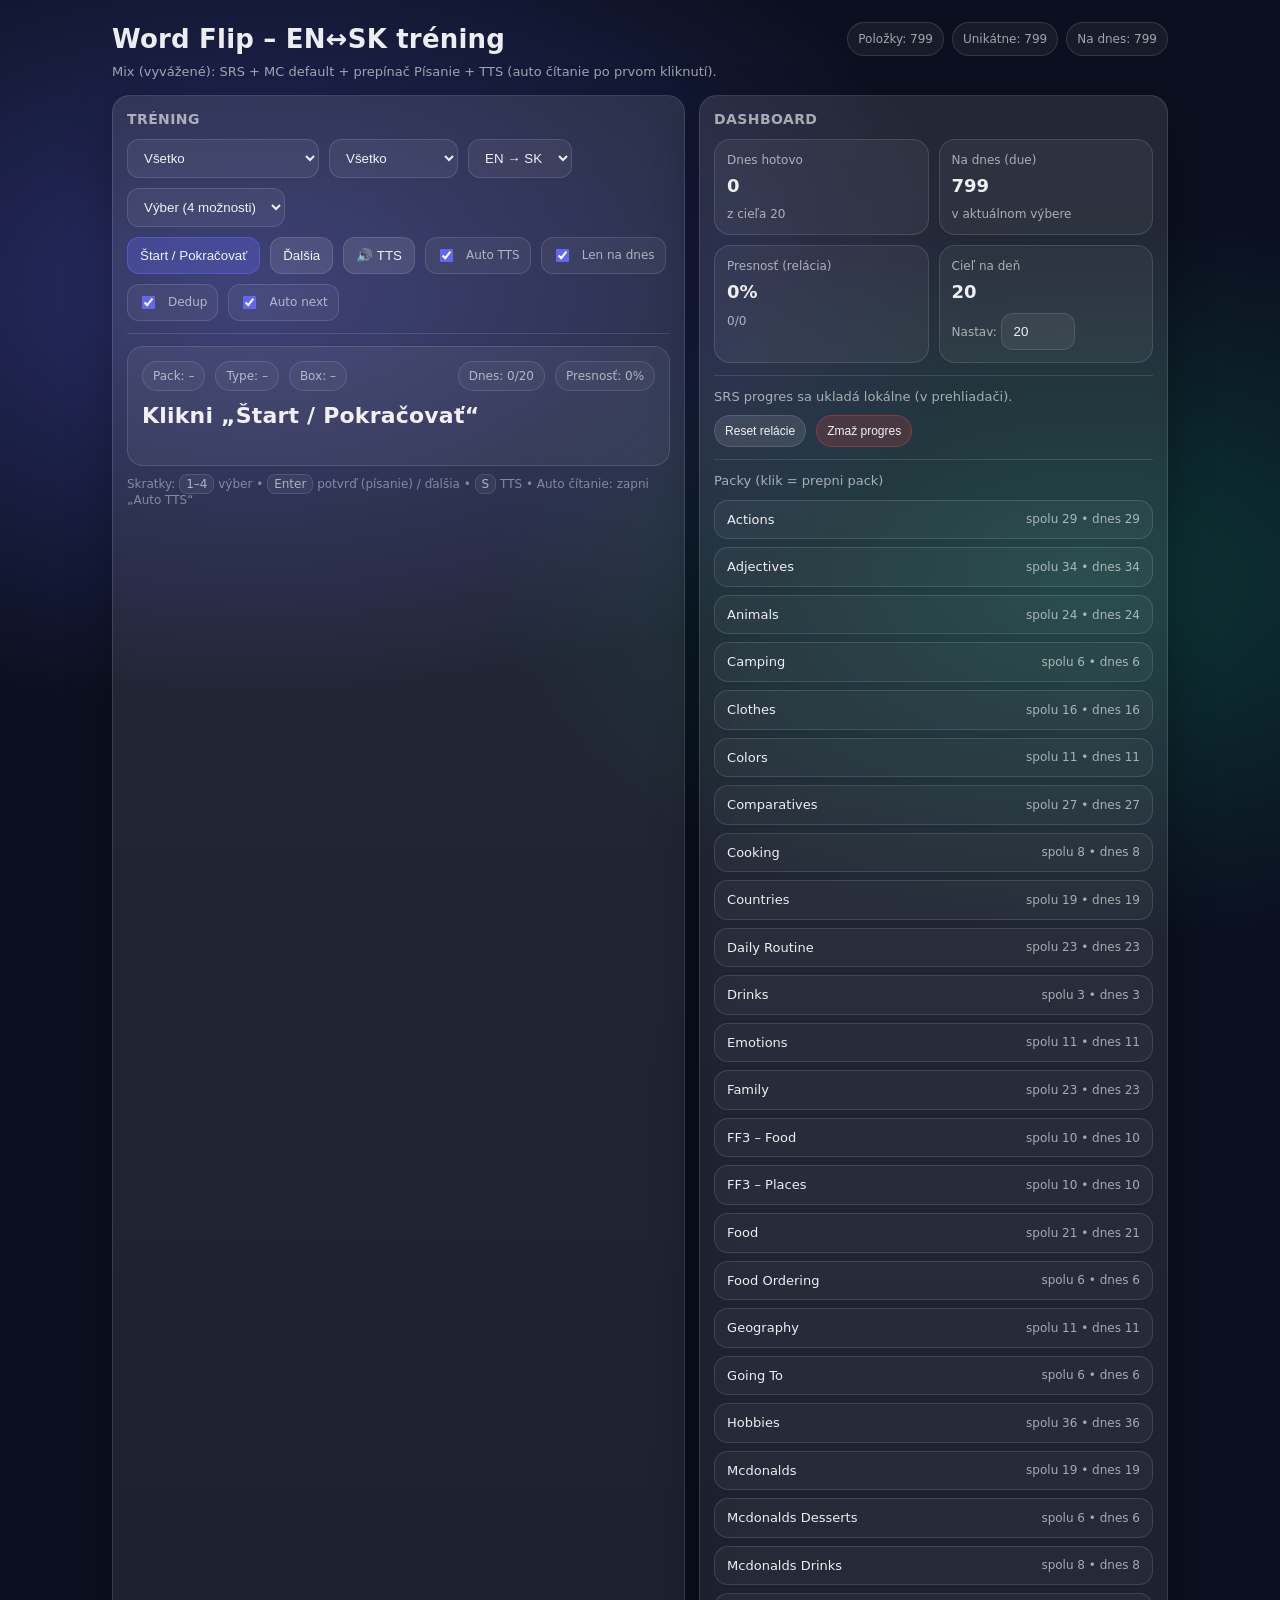
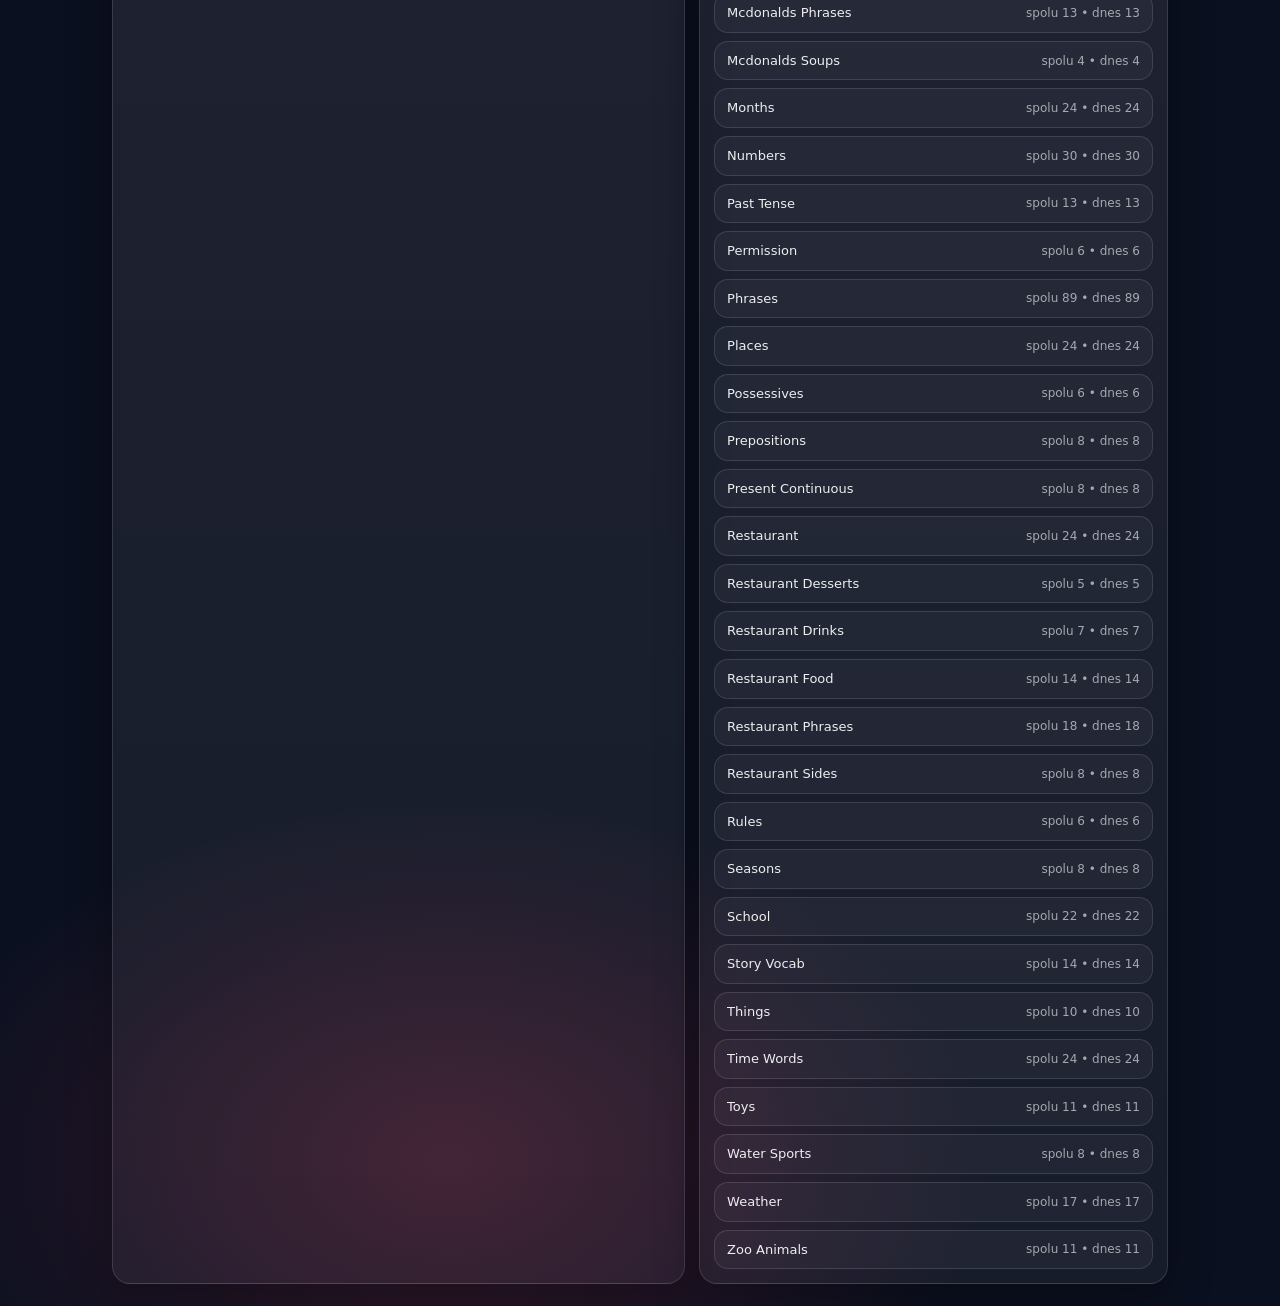
==== commit 9048dace: "Add auto TTS feature and update UI elements Updated the user interface to include an auto TTS toggle" ====
--- a/index.html
+++ b/index.html
@@ -152,7 +152,7 @@
   <div class="top">
     <div>
       <h1>Word Flip – EN↔SK tréning</h1>
-      <div class="sub">Mix (vyvážené): SRS + MC default + prepínač Písanie + TTS.</div>
+      <div class="sub">Mix (vyvážené): SRS + MC default + prepínač Písanie + TTS (auto čítanie po prvom kliknutí).</div>
     </div>
     <div class="pillrow">
       <div class="pill" id="pillDataset">Položky: …</div>
@@ -191,6 +191,11 @@
         <button class="btn primary" id="startBtn">Štart / Pokračovať</button>
         <button class="btn" id="nextBtn">Ďalšia</button>
         <button class="btn" id="ttsBtn" title="Prečítať nahlas (S)">🔊 TTS</button>
+
+        <div class="toggle" title="Automaticky čítať každú novú otázku (po prvom kliknutí v appke)">
+          <input type="checkbox" id="autoTtsToggle" checked />
+          <label for="autoTtsToggle">Auto TTS</label>
+        </div>
 
         <div class="toggle" title="Učiť len karty, ktoré sú na dnes (SRS)">
           <input type="checkbox" id="dueOnlyToggle" checked />
@@ -249,7 +254,7 @@
       </div>
 
       <div class="hints">
-        Skratky: <span class="kbd">1–4</span> výber • <span class="kbd">Enter</span> potvrď (písanie) / ďalšia • <span class="kbd">S</span> TTS
+        Skratky: <span class="kbd">1–4</span> výber • <span class="kbd">Enter</span> potvrď (písanie) / ďalšia • <span class="kbd">S</span> TTS • Auto čítanie: zapni „Auto TTS“
       </div>
     </div>
 
@@ -332,7 +337,8 @@
   pack: "all",
   type: "all",
   dir: "en2sk",
-  mode: "mc",          // default MC
+  mode: "mc",
+  autoTts: true,        // NEW
   dueOnly: true,
   dedup: true,
   autoNext: true,
@@ -340,7 +346,7 @@
 };
 
 let session = { answered: 0, correct: 0, doneToday: 0 };
-let srsMap = {}; // key -> {box, dueTs, lastTs, streak}
+let srsMap = {};
 
 let pool = [];
 let current = null;
@@ -370,6 +376,28 @@
 }
 
 /* =========================
+   AUTO TTS (browser policy)
+========================= */
+let ttsUnlocked = false;
+
+function unlockTtsOnce(){
+  ttsUnlocked = true;
+  document.removeEventListener("pointerdown", unlockTtsOnce);
+  document.removeEventListener("keydown", unlockTtsOnce);
+}
+document.addEventListener("pointerdown", unlockTtsOnce);
+document.addEventListener("keydown", unlockTtsOnce);
+
+function speakIfAuto(){
+  const autoOn = $("autoTtsToggle")?.checked;
+  if(!autoOn) return;
+  if(!ttsUnlocked) return;
+  if(!currentQA) return;
+  // malé oneskorenie: aby UI stihlo vykresliť text
+  setTimeout(() => ttsSpeak(currentQA.q), 60);
+}
+
+/* =========================
    SETTINGS / DAILY
 ========================= */
 function loadSettings(){
@@ -415,7 +443,7 @@
   rec.lastTs = now();
 
   if(rating === "again"){ rec.box = 1; rec.streak = 0; }
-  else if(rating === "hard"){ /* box stays */ rec.streak = Math.max(0, rec.streak || 0); }
+  else if(rating === "hard"){ rec.streak = Math.max(0, rec.streak || 0); }
   else if(rating === "good"){ rec.box = Math.min(5, rec.box + 1); rec.streak = (rec.streak||0) + 1; }
   else if(rating === "easy"){ rec.box = Math.min(5, rec.box + 2); rec.streak = (rec.streak||0) + 1; }
 
@@ -508,6 +536,7 @@
   $("typeSelect").value = settings.type;
   $("dirSelect").value = settings.dir;
   $("modeSelect").value = settings.mode;
+  $("autoTtsToggle").checked = settings.autoTts !== false;
   $("dueOnlyToggle").checked = !!settings.dueOnly;
   $("dedupToggle").checked = !!settings.dedup;
   $("autoNextToggle").checked = !!settings.autoNext;
@@ -518,6 +547,7 @@
   settings.type = $("typeSelect").value;
   settings.dir = $("dirSelect").value;
   settings.mode = $("modeSelect").value;
+  settings.autoTts = $("autoTtsToggle").checked;
   settings.dueOnly = $("dueOnlyToggle").checked;
   settings.dedup = $("dedupToggle").checked;
   settings.autoNext = $("autoNextToggle").checked;
@@ -543,7 +573,6 @@
     sel.appendChild(o);
   }
 
-  // restore
   const exists = settings.pack === "all" || base.some(x => x.pack === settings.pack);
   sel.value = exists ? settings.pack : "all";
 }
@@ -591,7 +620,6 @@
   if(settings.type !== "all") list = list.filter(x => x.type === settings.type);
   if(settings.pack !== "all") list = list.filter(x => x.pack === settings.pack);
 
-  // ensure srs records exist for base
   for(const it of base) ensureSrs(it);
   saveSrs();
 
@@ -699,6 +727,9 @@
     $("typingInput").value = "";
     $("typingInput").focus();
   }
+
+  // AUTO TTS on every new question (after first interaction)
+  speakIfAuto();
 }
 
 function checkMC(btn, choice, correct){
@@ -709,7 +740,7 @@
     btn.classList.add("correct");
     session.correct += 1;
     incDaily(1);
-    schedule(current, "good"); // default “good” za správnu
+    schedule(current, "good");
     showReveal(correct, `Správne • ${currentQA.dirUsed.toUpperCase()} • ${current.type}`);
   } else {
     btn.classList.add("wrong");
@@ -761,7 +792,6 @@
   const ta = normCompare(target);
   const dist = levenshtein(ua, ta);
 
-  // tolerancia: 12% dĺžky alebo min 1 znak
   const ok = (ua === ta) || (dist <= Math.max(1, Math.floor(ta.length * 0.12)));
 
   if(ok){
@@ -784,7 +814,6 @@
 function rate(r){
   if(!current) return;
   schedule(current, r);
-  // pri explicitnom hodnotení Good/Easy rátame ako “done”
   if(r === "good" || r === "easy") incDaily(1);
   updateDashboard();
   if(settings.autoNext) setTimeout(() => pickNext(), 450);
@@ -842,11 +871,23 @@
    INIT / EVENTS
 ========================= */
 function wire(){
-  $("startBtn").addEventListener("click", () => pickNext());
-  $("nextBtn").addEventListener("click", () => pickNext());
-
-  $("ttsBtn").addEventListener("click", () => { if(currentQA) ttsSpeak(currentQA.q); });
-
+  $("startBtn").addEventListener("click", () => {
+    // click = interaction => unlock; then pick and auto-speak
+    ttsUnlocked = true;
+    pickNext();
+  });
+
+  $("nextBtn").addEventListener("click", () => {
+    ttsUnlocked = true;
+    pickNext();
+  });
+
+  $("ttsBtn").addEventListener("click", () => {
+    ttsUnlocked = true;
+    if(currentQA) ttsSpeak(currentQA.q);
+  });
+
+  $("autoTtsToggle").addEventListener("change", () => { readControlsToSettings(); });
   $("typeSelect").addEventListener("change", () => { readControlsToSettings(); buildPool(); });
   $("dirSelect").addEventListener("change", () => { readControlsToSettings(); });
   $("modeSelect").addEventListener("change", () => { readControlsToSettings(); setModeUI(); hideReveal(); });
@@ -878,11 +919,11 @@
   $("btnGood").addEventListener("click", () => rate("good"));
   $("btnEasy").addEventListener("click", () => rate("easy"));
 
-  // keyboard shortcuts
   document.addEventListener("keydown", (e) => {
     if(e.target && (e.target.tagName === "INPUT" || e.target.tagName === "TEXTAREA")) return;
 
     if(e.key === "s" || e.key === "S"){
+      ttsUnlocked = true;
       if(currentQA) ttsSpeak(currentQA.q);
     }
 
@@ -893,10 +934,10 @@
     }
 
     if(e.key === "Enter"){
-      // in mc: next; in typing: next if revealed (otherwise focus typing)
       if(settings.mode === "typing" && !revealed){
         $("typingInput").focus();
       } else {
+        ttsUnlocked = true;
         pickNext();
       }
     }
@@ -909,13 +950,9 @@
   loadSrs();
   loadDaily();
 
-  // enforce Mix defaults on first run only: if no saved settings existed
-  // (we don't know; but we keep user settings if present)
-  // settings.mode already defaults to mc.
-
   applySettingsToControls();
   buildPackSelect();
-  readControlsToSettings(); // sync pack select into settings
+  readControlsToSettings();
 
   buildPool();
   setModeUI();
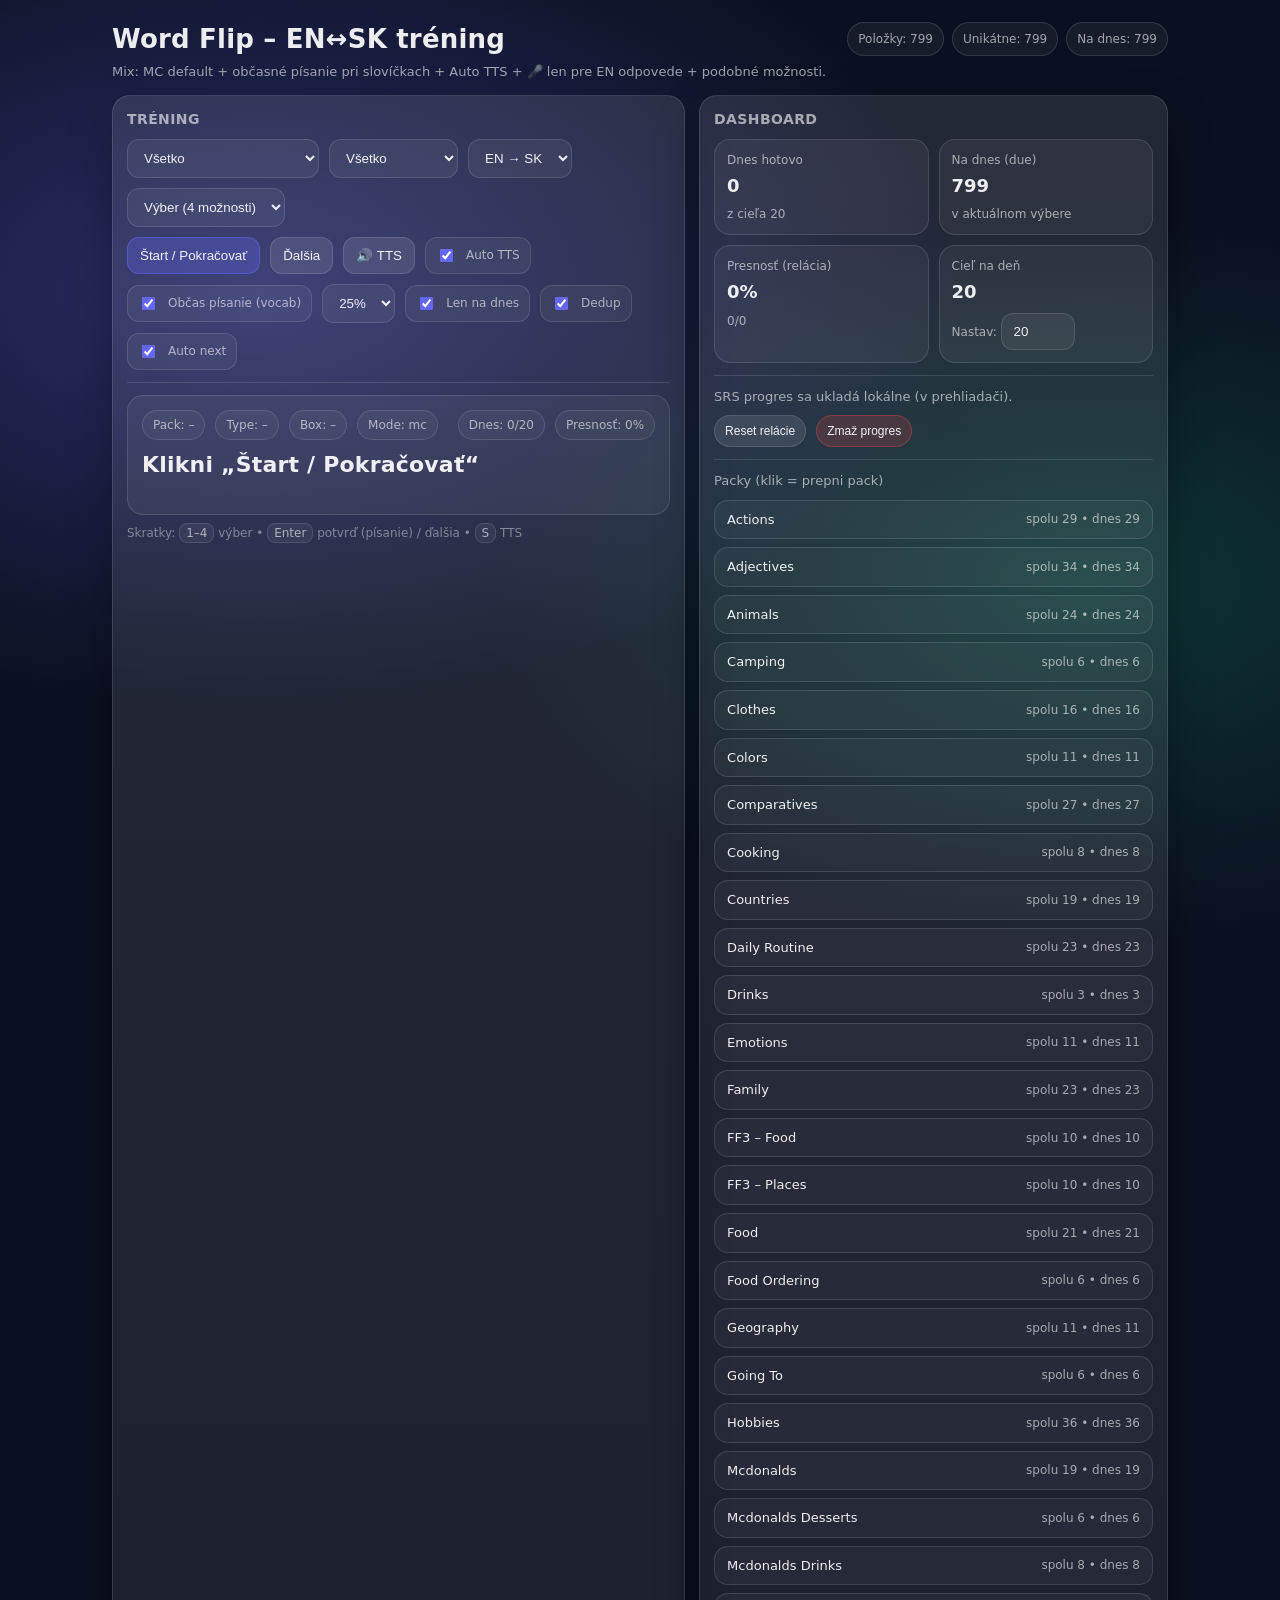
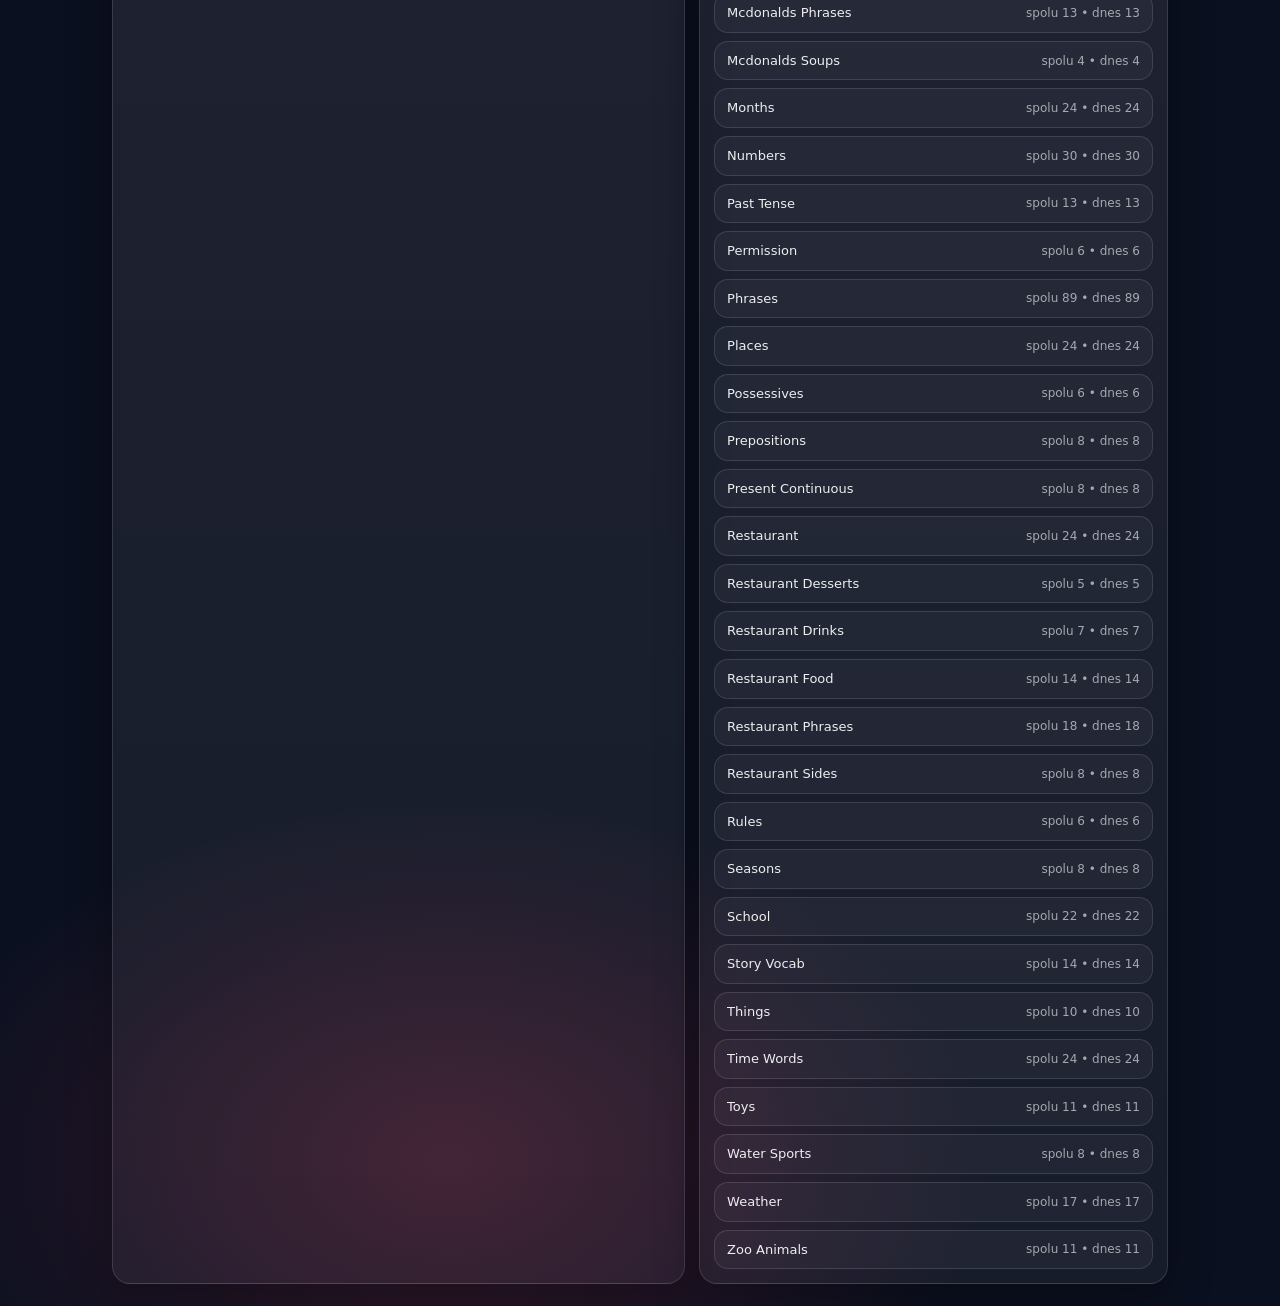
==== commit 5540860d: "Refactor CSS styles for consistency and clarity" ====
--- a/index.html
+++ b/index.html
@@ -31,51 +31,19 @@
     line-height:1.35;
   }
   .wrap{max-width:1100px;margin:0 auto;padding:22px}
-  .top{
-    display:flex;justify-content:space-between;gap:14px;flex-wrap:wrap;align-items:flex-start;
-    margin-bottom:14px;
-  }
+  .top{display:flex;justify-content:space-between;gap:14px;flex-wrap:wrap;align-items:flex-start;margin-bottom:14px;}
   h1{margin:0;font-size:26px;letter-spacing:.2px}
   .sub{margin-top:6px;color:var(--muted);font-size:13px}
   .pillrow{display:flex;gap:8px;flex-wrap:wrap;justify-content:flex-end}
-  .pill{
-    padding:8px 10px;border-radius:999px;border:1px solid var(--line);
-    background:rgba(255,255,255,0.05);
-    color:var(--muted);font-size:12px;
-  }
+  .pill{padding:8px 10px;border-radius:999px;border:1px solid var(--line);background:rgba(255,255,255,0.05);color:var(--muted);font-size:12px;}
   .grid{display:grid;grid-template-columns:1.1fr .9fr;gap:14px}
   @media (max-width:980px){.grid{grid-template-columns:1fr}}
-  .card{
-    background:linear-gradient(180deg, rgba(255,255,255,0.10), rgba(255,255,255,0.05));
-    border:1px solid var(--line);
-    border-radius:var(--r);
-    box-shadow:var(--shadow);
-    padding:14px;
-  }
-  .card h2{
-    margin:0 0 10px 0;
-    font-size:14px;color:var(--muted);
-    font-weight:600;letter-spacing:.4px;text-transform:uppercase;
-  }
+  .card{background:linear-gradient(180deg, rgba(255,255,255,0.10), rgba(255,255,255,0.05));border:1px solid var(--line);border-radius:var(--r);box-shadow:var(--shadow);padding:14px;}
+  .card h2{margin:0 0 10px 0;font-size:14px;color:var(--muted);font-weight:600;letter-spacing:.4px;text-transform:uppercase;}
   .row{display:flex;gap:10px;flex-wrap:wrap;align-items:center}
-  select,input{
-    background:rgba(255,255,255,0.06);
-    border:1px solid var(--line);
-    color:var(--text);
-    border-radius:12px;
-    padding:10px 12px;
-    outline:none;
-  }
+  select,input{background:rgba(255,255,255,0.06);border:1px solid var(--line);color:var(--text);border-radius:12px;padding:10px 12px;outline:none;}
   select:focus,input:focus{box-shadow:0 0 0 4px rgba(99,102,241,0.18);border-color:rgba(99,102,241,0.6)}
-  .btn{
-    background:rgba(255,255,255,0.10);
-    border:1px solid var(--line);
-    color:var(--text);
-    padding:10px 12px;border-radius:12px;
-    cursor:pointer;
-    transition:transform .06s ease, background .15s ease;
-    user-select:none;
-  }
+  .btn{background:rgba(255,255,255,0.10);border:1px solid var(--line);color:var(--text);padding:10px 12px;border-radius:12px;cursor:pointer;transition:transform .06s ease, background .15s ease;user-select:none;}
   .btn:hover{background:rgba(255,255,255,0.14)}
   .btn:active{transform:translateY(1px)}
   .btn.primary{background:var(--pri);border-color:rgba(99,102,241,0.55)}
@@ -83,50 +51,24 @@
   .btn.small{padding:8px 10px;font-size:12px;border-radius:999px}
   .btn.good{background:rgba(34,197,94,.18);border-color:rgba(34,197,94,.35)}
   .btn.danger{background:rgba(239,68,68,.18);border-color:rgba(239,68,68,.35)}
-  .toggle{
-    display:flex;align-items:center;gap:10px;
-    padding:8px 10px;border-radius:12px;border:1px solid var(--line);
-    background:rgba(255,255,255,0.05);
-  }
+  .toggle{display:flex;align-items:center;gap:10px;padding:8px 10px;border-radius:12px;border:1px solid var(--line);background:rgba(255,255,255,0.05);}
   .toggle label{font-size:12px;color:var(--muted);cursor:pointer}
   .toggle input{accent-color:rgb(99,102,241)}
   .sep{height:1px;background:var(--line);margin:12px 0}
-  .qbox{
-    background:rgba(255,255,255,0.05);
-    border:1px solid var(--line);
-    border-radius:16px;padding:14px;
-    min-height:120px;
-  }
+  .qbox{background:rgba(255,255,255,0.05);border:1px solid var(--line);border-radius:16px;padding:14px;min-height:120px;}
   .qmeta{display:flex;justify-content:space-between;gap:12px;flex-wrap:wrap;margin-bottom:10px}
-  .badge{
-    font-size:12px;color:var(--muted);
-    border:1px solid var(--line);
-    padding:6px 10px;border-radius:999px;background:rgba(255,255,255,0.04);
-  }
+  .badge{font-size:12px;color:var(--muted);border:1px solid var(--line);padding:6px 10px;border-radius:999px;background:rgba(255,255,255,0.04);}
   .question{font-size:22px;font-weight:700;letter-spacing:.2px;margin:0}
   .mini{font-size:12px;color:var(--muted);margin-top:8px}
   .options{display:grid;grid-template-columns:1fr;gap:10px;margin-top:12px}
-  .opt{
-    text-align:left;
-    padding:12px 12px;border-radius:14px;
-    border:1px solid var(--line);
-    background:rgba(255,255,255,0.05);
-    color:var(--text);
-    cursor:pointer;
-    transition:background .12s ease, transform .06s ease;
-  }
+  .opt{text-align:left;padding:12px 12px;border-radius:14px;border:1px solid var(--line);background:rgba(255,255,255,0.05);color:var(--text);cursor:pointer;transition:background .12s ease, transform .06s ease;}
   .opt:hover{background:rgba(255,255,255,0.08)}
   .opt:active{transform:translateY(1px)}
   .opt.correct{background:var(--good);border-color:rgba(34,197,94,0.55)}
   .opt.wrong{background:var(--bad);border-color:rgba(239,68,68,0.55)}
   .typingRow{display:none;gap:10px;flex-wrap:wrap;margin-top:12px}
   .typingRow input{flex:1 1 260px}
-  .reveal{
-    margin-top:10px;
-    padding:12px;border-radius:14px;border:1px solid var(--line);
-    background:rgba(255,255,255,0.04);
-    display:none;
-  }
+  .reveal{margin-top:10px;padding:12px;border-radius:14px;border:1px solid var(--line);background:rgba(255,255,255,0.04);display:none;}
   .reveal.show{display:block}
   .rateRow{display:none;gap:10px;flex-wrap:wrap;margin-top:12px}
   .statsGrid{display:grid;grid-template-columns:1fr 1fr;gap:10px}
@@ -137,12 +79,7 @@
   .li{display:flex;justify-content:space-between;gap:10px;align-items:center;padding:10px 12px;border-radius:14px;border:1px solid var(--line);background:rgba(255,255,255,0.04);cursor:pointer}
   .li .name{font-size:13px}
   .li .count{font-size:12px;color:var(--muted)}
-  .kbd{
-    border:1px solid var(--line);
-    background:rgba(255,255,255,0.05);
-    padding:2px 6px;border-radius:8px;
-    font-size:12px;color:var(--muted);
-  }
+  .kbd{border:1px solid var(--line);background:rgba(255,255,255,0.05);padding:2px 6px;border-radius:8px;font-size:12px;color:var(--muted);}
   .hints{margin-top:10px;color:rgba(255,255,255,.42);font-size:12px}
 </style>
 </head>
@@ -152,7 +89,7 @@
   <div class="top">
     <div>
       <h1>Word Flip – EN↔SK tréning</h1>
-      <div class="sub">Mix (vyvážené): SRS + MC default + prepínač Písanie + TTS (auto čítanie po prvom kliknutí).</div>
+      <div class="sub">Mix: MC default + občasné písanie pri slovíčkach + Auto TTS + 🎤 len pre EN odpovede + podobné možnosti.</div>
     </div>
     <div class="pillrow">
       <div class="pill" id="pillDataset">Položky: …</div>
@@ -197,6 +134,19 @@
           <label for="autoTtsToggle">Auto TTS</label>
         </div>
 
+        <div class="toggle" title="V MC režime občas prepnúť slovíčko na písanie">
+          <input type="checkbox" id="vocabTypingToggle" checked />
+          <label for="vocabTypingToggle">Občas písanie (vocab)</label>
+        </div>
+
+        <select id="vocabTypingChanceSelect" title="Ako často písanie pri vocab">
+          <option value="0.10">10%</option>
+          <option value="0.20">20%</option>
+          <option value="0.25" selected>25%</option>
+          <option value="0.33">33%</option>
+          <option value="0.50">50%</option>
+        </select>
+
         <div class="toggle" title="Učiť len karty, ktoré sú na dnes (SRS)">
           <input type="checkbox" id="dueOnlyToggle" checked />
           <label for="dueOnlyToggle">Len na dnes</label>
@@ -221,6 +171,7 @@
             <span class="badge" id="badgePack">Pack: –</span>
             <span class="badge" id="badgeType">Type: –</span>
             <span class="badge" id="badgeBox">Box: –</span>
+            <span class="badge" id="badgeModeNow">Mode: –</span>
           </div>
           <div class="row">
             <span class="badge" id="badgeProgress">Dnes: 0/20</span>
@@ -243,6 +194,7 @@
           <input type="text" id="typingInput" placeholder="Napíš odpoveď a Enter…" autocomplete="off" />
           <button class="btn" id="checkTypingBtn">Skontroluj</button>
           <button class="btn" id="showAnswerBtn">Ukáž odpoveď</button>
+          <button class="btn" id="speechBtn" title="Hlasová odpoveď (len EN, beta)">🎤 EN hlasom</button>
         </div>
 
         <div class="rateRow" id="rateRow">
@@ -254,7 +206,7 @@
       </div>
 
       <div class="hints">
-        Skratky: <span class="kbd">1–4</span> výber • <span class="kbd">Enter</span> potvrď (písanie) / ďalšia • <span class="kbd">S</span> TTS • Auto čítanie: zapni „Auto TTS“
+        Skratky: <span class="kbd">1–4</span> výber • <span class="kbd">Enter</span> potvrď (písanie) / ďalšia • <span class="kbd">S</span> TTS
       </div>
     </div>
 
@@ -323,9 +275,9 @@
 /* =========================
    STORAGE
 ========================= */
-const STORAGE_SRS = "wordflip_srs_v2";
-const STORAGE_SETTINGS = "wordflip_settings_v2";
-const STORAGE_DAILY = "wordflip_daily_v2";
+const STORAGE_SRS = "wordflip_srs_v4";
+const STORAGE_SETTINGS = "wordflip_settings_v4";
+const STORAGE_DAILY = "wordflip_daily_v4";
 
 /* SRS intervals (days) */
 const BOX_INTERVAL_DAYS = {1:0, 2:1, 3:3, 4:7, 5:14};
@@ -338,7 +290,9 @@
   type: "all",
   dir: "en2sk",
   mode: "mc",
-  autoTts: true,        // NEW
+  autoTts: true,
+  vocabTyping: true,
+  vocabTypingChance: 0.25,
   dueOnly: true,
   dedup: true,
   autoNext: true,
@@ -352,6 +306,9 @@
 let current = null;
 let currentQA = null;
 let revealed = false;
+
+let modeNow = "mc";
+let forcedTypingThisQuestion = false;
 
 /* =========================
    HELPERS
@@ -379,7 +336,6 @@
    AUTO TTS (browser policy)
 ========================= */
 let ttsUnlocked = false;
-
 function unlockTtsOnce(){
   ttsUnlocked = true;
   document.removeEventListener("pointerdown", unlockTtsOnce);
@@ -393,7 +349,6 @@
   if(!autoOn) return;
   if(!ttsUnlocked) return;
   if(!currentQA) return;
-  // malé oneskorenie: aby UI stihlo vykresliť text
   setTimeout(() => ttsSpeak(currentQA.q), 60);
 }
 
@@ -485,7 +440,61 @@
 }
 
 /* =========================
-   QA + DISTRACTORS
+   SMART SIMILARITY (distractors)
+========================= */
+const STOP_EN = new Set(["the","a","an","and","or","to","of","in","on","at","for","with","is","are","was","were","be","been","being","am","i","you","he","she","it","we","they","my","your","his","her","their","our","this","that","these","those","as","than"]);
+const STOP_SK = new Set(["a","aj","alebo","že","sa","si","je","sú","bol","bola","bolo","boli","by","aby","na","v","vo","do","z","zo","k","ku","o","od","pri","pre","pod","nad","za","u","som","sme","ste","s","so","ako","nech","nie","to","tá","ten","toto","tam","tu"]);
+
+function tokensLang(text, lang){
+  const t = normCompare(text).replace(/[^\p{L}\p{N}\s]/gu, " ");
+  const parts = t.split(/\s+/).filter(Boolean);
+  const stop = (lang === "en") ? STOP_EN : STOP_SK;
+  return parts.filter(w => w.length >= 3 && !stop.has(w));
+}
+
+function jaccard(a, b){
+  if(a.length === 0 || b.length === 0) return 0;
+  const A = new Set(a), B = new Set(b);
+  let inter = 0;
+  for(const x of A) if(B.has(x)) inter++;
+  const uni = A.size + B.size - inter;
+  return uni ? inter/uni : 0;
+}
+
+function lengthBonus(s1, s2){
+  const a = normalize(s1).length, b = normalize(s2).length;
+  if(!a || !b) return 0;
+  const r = Math.min(a,b)/Math.max(a,b);
+  return 0.10 * r; // max 0.10
+}
+
+function similarityScore(currItem, candItem){
+  // Compare EN with EN and SK with SK (we have both in dataset)
+  const enC = tokensLang(currItem.en, "en");
+  const enR = tokensLang(candItem.en, "en");
+  const skC = tokensLang(currItem.sk, "sk");
+  const skR = tokensLang(candItem.sk, "sk");
+
+  const enSim = jaccard(enC, enR);
+  const skSim = jaccard(skC, skR);
+
+  // weight: structure words are filtered, so overlap indicates topic/keywords
+  let score = 0;
+  score += 0.55 * enSim;
+  score += 0.55 * skSim;
+
+  // bonus for similar length on the side that's shown as options
+  score += lengthBonus(currItem.en, candItem.en);
+  score += lengthBonus(currItem.sk, candItem.sk);
+
+  // small bonus if same pack
+  if(currItem.pack === candItem.pack) score += 0.08;
+
+  return score;
+}
+
+/* =========================
+   QA
 ========================= */
 function getQA(it, dir){
   let used = dir;
@@ -495,33 +504,52 @@
   return { q, a, dirUsed: used };
 }
 
-function pickDistractors(correctAnswer, datasetAll, it, dirUsed){
+function pickDistractorsSmart(correctAnswer, datasetAll, currItem, dirUsed){
   const need = 4;
   const used = new Set([correctAnswer]);
   const out = [correctAnswer];
 
-  const sameType = datasetAll.filter(x => x.type === it.type);
-  const samePackSameType = sameType.filter(x => x.pack === it.pack);
-
-  function maybePush(x){
-    const cand = (dirUsed === "en2sk") ? x.sk : x.en;
+  const candPoolSameType = datasetAll.filter(x => x.type === currItem.type && itemKey(x) !== itemKey(currItem));
+  const candPoolSamePack = candPoolSameType.filter(x => x.pack === currItem.pack);
+
+  // sort candidates by similarity (descending)
+  function topBySim(pool, take){
+    const scored = pool.map(x => ({x, s: similarityScore(currItem, x)}));
+    scored.sort((a,b)=>b.s - a.s);
+    const chosen = [];
+    for(const it of scored){
+      const cand = (dirUsed === "en2sk") ? it.x.sk : it.x.en;
+      const v = normalize(cand);
+      if(!v || used.has(v)) continue;
+      used.add(v);
+      chosen.push(v);
+      if(chosen.length >= take) break;
+    }
+    return chosen;
+  }
+
+  // 1) best matches in same pack
+  for(const v of topBySim(candPoolSamePack, need-1)){
+    out.push(v);
+    if(out.length >= need) break;
+  }
+
+  // 2) if still missing, best matches in same type (global)
+  if(out.length < need){
+    for(const v of topBySim(candPoolSameType, need - out.length)){
+      out.push(v);
+      if(out.length >= need) break;
+    }
+  }
+
+  // 3) final fallback random (rare)
+  while(out.length < need){
+    const r = datasetAll[Math.floor(Math.random()*datasetAll.length)];
+    const cand = (dirUsed === "en2sk") ? r.sk : r.en;
     const v = normalize(cand);
-    if(!v || used.has(v)) return;
+    if(!v || used.has(v)) continue;
     used.add(v);
     out.push(v);
-  }
-
-  while(out.length < need && samePackSameType.length){
-    const r = samePackSameType[Math.floor(Math.random()*samePackSameType.length)];
-    maybePush(r);
-  }
-  while(out.length < need && sameType.length){
-    const r = sameType[Math.floor(Math.random()*sameType.length)];
-    maybePush(r);
-  }
-  while(out.length < need){
-    const r = datasetAll[Math.floor(Math.random()*datasetAll.length)];
-    maybePush(r);
     if(datasetAll.length === 1) break;
   }
 
@@ -536,7 +564,15 @@
   $("typeSelect").value = settings.type;
   $("dirSelect").value = settings.dir;
   $("modeSelect").value = settings.mode;
+
   $("autoTtsToggle").checked = settings.autoTts !== false;
+  $("vocabTypingToggle").checked = settings.vocabTyping !== false;
+
+  const val = String(settings.vocabTypingChance ?? 0.25);
+  if([...$("vocabTypingChanceSelect").options].some(o => o.value === val)){
+    $("vocabTypingChanceSelect").value = val;
+  }
+
   $("dueOnlyToggle").checked = !!settings.dueOnly;
   $("dedupToggle").checked = !!settings.dedup;
   $("autoNextToggle").checked = !!settings.autoNext;
@@ -547,7 +583,11 @@
   settings.type = $("typeSelect").value;
   settings.dir = $("dirSelect").value;
   settings.mode = $("modeSelect").value;
+
   settings.autoTts = $("autoTtsToggle").checked;
+  settings.vocabTyping = $("vocabTypingToggle").checked;
+  settings.vocabTypingChance = Number($("vocabTypingChanceSelect").value || 0.25);
+
   settings.dueOnly = $("dueOnlyToggle").checked;
   settings.dedup = $("dedupToggle").checked;
   settings.autoNext = $("autoNextToggle").checked;
@@ -578,8 +618,7 @@
 }
 function updatePills(){
   $("pillDataset").textContent = `Položky: ${DATASET.length}`;
-  const unique = dedupDataset(DATASET).length;
-  $("pillUnique").textContent = `Unikátne: ${unique}`;
+  $("pillUnique").textContent = `Unikátne: ${dedupDataset(DATASET).length}`;
 
   const list = getFilteredList();
   $("pillDue").textContent = `Na dnes: ${countDue(list)}`;
@@ -653,20 +692,29 @@
   $("rateRow").style.display = "none";
   revealed = false;
 }
-function setModeUI(){
-  const mode = settings.mode;
-  $("options").style.display = (mode === "mc") ? "grid" : "none";
-  $("typingRow").style.display = (mode === "typing") ? "flex" : "none";
-}
 function setBadges(it){
   $("badgePack").textContent = `Pack: ${packTitle(it.pack)}`;
   $("badgeType").textContent = `Type: ${it.type}`;
-  const rec = ensureSrs(it);
-  $("badgeBox").textContent = `Box: ${rec.box}`;
-}
+  $("badgeBox").textContent = `Box: ${ensureSrs(it).box}`;
+}
+
+function updateSpeechButtonVisibility(){
+  // Mic only when the expected answer is EN => direction SK->EN
+  const isENAnswer = currentQA && currentQA.dirUsed === "sk2en";
+  const btn = $("speechBtn");
+  if(!btn) return;
+  btn.style.display = isENAnswer ? "inline-flex" : "none";
+}
+
+function setModeUI(){
+  $("options").style.display = (modeNow === "mc") ? "grid" : "none";
+  $("typingRow").style.display = (modeNow === "typing") ? "flex" : "none";
+  $("badgeModeNow").textContent = `Mode: ${modeNow}${forcedTypingThisQuestion ? " (auto)" : ""}`;
+  updateSpeechButtonVisibility();
+}
+
 function updateDashboard(){
   $("statGoal").textContent = settings.goal;
-
   $("statDone").textContent = session.doneToday;
   $("statDoneMini").textContent = `z cieľa ${settings.goal}`;
 
@@ -695,10 +743,25 @@
 function lockOptions(){
   Array.from(document.querySelectorAll(".opt")).forEach(b => b.disabled = true);
 }
+
+function decideModeForQuestion(it){
+  forcedTypingThisQuestion = false;
+
+  if(settings.mode === "typing"){
+    modeNow = "typing";
+    return;
+  }
+
+  modeNow = "mc";
+  if(it.type === "vocab" && settings.vocabTyping && Math.random() < (settings.vocabTypingChance || 0.25)){
+    modeNow = "typing";
+    forcedTypingThisQuestion = true;
+  }
+}
+
 function pickNext(){
   readControlsToSettings();
   buildPool();
-  setModeUI();
   hideReveal();
 
   if(pool.length === 0){
@@ -706,21 +769,26 @@
     $("qMini").textContent = "";
     $("options").innerHTML = "";
     $("typingInput").value = "";
+    modeNow = settings.mode;
+    forcedTypingThisQuestion = false;
+    setModeUI();
     return;
   }
 
   current = pool[Math.floor(Math.random()*pool.length)];
   currentQA = getQA(current, settings.dir);
 
+  decideModeForQuestion(current);
+  setModeUI();
+
   $("question").textContent = currentQA.q;
   $("qMini").textContent = `Smer: ${currentQA.dirUsed.toUpperCase()} • ${packTitle(current.pack)}`;
-
   setBadges(current);
 
   const baseAll = settings.dedup ? dedupDataset(DATASET) : DATASET;
 
-  if(settings.mode === "mc"){
-    const opts = pickDistractors(currentQA.a, baseAll, current, currentQA.dirUsed);
+  if(modeNow === "mc"){
+    const opts = pickDistractorsSmart(currentQA.a, baseAll, current, currentQA.dirUsed);
     renderOptions(opts, currentQA.a);
   } else {
     $("options").innerHTML = "";
@@ -728,7 +796,6 @@
     $("typingInput").focus();
   }
 
-  // AUTO TTS on every new question (after first interaction)
   speakIfAuto();
 }
 
@@ -753,10 +820,7 @@
   }
 
   updateDashboard();
-
-  if(settings.autoNext){
-    setTimeout(() => pickNext(), 850);
-  }
+  if(settings.autoNext) setTimeout(() => pickNext(), 850);
 }
 
 /* tolerant typing */
@@ -771,11 +835,7 @@
   for(let i=1;i<=m;i++){
     for(let j=1;j<=n;j++){
       const cost = a[i-1] === b[j-1] ? 0 : 1;
-      dp[i][j] = Math.min(
-        dp[i-1][j] + 1,
-        dp[i][j-1] + 1,
-        dp[i-1][j-1] + cost
-      );
+      dp[i][j] = Math.min(dp[i-1][j] + 1, dp[i][j-1] + 1, dp[i-1][j-1] + cost);
     }
   }
   return dp[m][n];
@@ -791,7 +851,6 @@
   const ua = normCompare(user);
   const ta = normCompare(target);
   const dist = levenshtein(ua, ta);
-
   const ok = (ua === ta) || (dist <= Math.max(1, Math.floor(ta.length * 0.12)));
 
   if(ok){
@@ -805,10 +864,7 @@
   }
 
   updateDashboard();
-
-  if(settings.autoNext){
-    setTimeout(() => pickNext(), 950);
-  }
+  if(settings.autoNext) setTimeout(() => pickNext(), 950);
 }
 
 function rate(r){
@@ -832,6 +888,56 @@
   u.lang = hasSK ? "sk-SK" : "en-US";
   u.rate = 0.95;
   window.speechSynthesis.speak(u);
+}
+
+/* =========================
+   SPEECH (Recognition) – EN ONLY (beta)
+========================= */
+function getSpeechRecognition(){
+  return window.SpeechRecognition || window.webkitSpeechRecognition || null;
+}
+
+function speakAnswerToInput_EN_ONLY(){
+  // Only allow when answer is EN (dirUsed === sk2en)
+  if(!currentQA || currentQA.dirUsed !== "sk2en"){
+    alert("Hlasová odpoveď je zapnutá len pre EN odpovede (smer SK→EN).");
+    return;
+  }
+
+  const SR = getSpeechRecognition();
+  if(!SR){
+    alert("Hlasová odpoveď nie je podporovaná v tomto prehliadači. Skús Chrome.");
+    return;
+  }
+
+  const rec = new SR();
+  rec.lang = "en-US";
+  rec.interimResults = false;
+  rec.maxAlternatives = 1;
+
+  $("speechBtn").disabled = true;
+  $("speechBtn").textContent = "🎤 Počúvam…";
+
+  rec.onresult = (event) => {
+    const txt = event.results?.[0]?.[0]?.transcript || "";
+    $("typingInput").value = txt;
+    checkTyping();
+  };
+
+  rec.onerror = () => {
+    alert("Nepodarilo sa použiť rozpoznávanie reči. Skontroluj povolenie mikrofónu.");
+  };
+
+  rec.onend = () => {
+    $("speechBtn").disabled = false;
+    $("speechBtn").textContent = "🎤 EN hlasom";
+  };
+
+  try{ rec.start(); }
+  catch{
+    $("speechBtn").disabled = false;
+    $("speechBtn").textContent = "🎤 EN hlasom";
+  }
 }
 
 /* =========================
@@ -871,26 +977,18 @@
    INIT / EVENTS
 ========================= */
 function wire(){
-  $("startBtn").addEventListener("click", () => {
-    // click = interaction => unlock; then pick and auto-speak
-    ttsUnlocked = true;
-    pickNext();
-  });
-
-  $("nextBtn").addEventListener("click", () => {
-    ttsUnlocked = true;
-    pickNext();
-  });
-
-  $("ttsBtn").addEventListener("click", () => {
-    ttsUnlocked = true;
-    if(currentQA) ttsSpeak(currentQA.q);
-  });
+  $("startBtn").addEventListener("click", () => { ttsUnlocked = true; pickNext(); });
+  $("nextBtn").addEventListener("click", () => { ttsUnlocked = true; pickNext(); });
+
+  $("ttsBtn").addEventListener("click", () => { ttsUnlocked = true; if(currentQA) ttsSpeak(currentQA.q); });
 
   $("autoTtsToggle").addEventListener("change", () => { readControlsToSettings(); });
+  $("vocabTypingToggle").addEventListener("change", () => { readControlsToSettings(); });
+  $("vocabTypingChanceSelect").addEventListener("change", () => { readControlsToSettings(); });
+
   $("typeSelect").addEventListener("change", () => { readControlsToSettings(); buildPool(); });
   $("dirSelect").addEventListener("change", () => { readControlsToSettings(); });
-  $("modeSelect").addEventListener("change", () => { readControlsToSettings(); setModeUI(); hideReveal(); });
+  $("modeSelect").addEventListener("change", () => { readControlsToSettings(); hideReveal(); });
   $("packSelect").addEventListener("change", () => { readControlsToSettings(); buildPool(); });
 
   $("dueOnlyToggle").addEventListener("change", () => { readControlsToSettings(); buildPool(); });
@@ -910,6 +1008,8 @@
     showReveal(currentQA.a, `Ukázané • teraz ohodnoť Again/Hard/Good/Easy`);
   });
 
+  $("speechBtn").addEventListener("click", () => speakAnswerToInput_EN_ONLY());
+
   $("typingInput").addEventListener("keydown", (e) => {
     if(e.key === "Enter") checkTyping();
   });
@@ -927,14 +1027,14 @@
       if(currentQA) ttsSpeak(currentQA.q);
     }
 
-    if(settings.mode === "mc" && ["1","2","3","4"].includes(e.key)){
+    if(modeNow === "mc" && ["1","2","3","4"].includes(e.key)){
       const idx = Number(e.key) - 1;
       const btns = Array.from(document.querySelectorAll(".opt"));
       if(btns[idx] && !btns[idx].disabled) btns[idx].click();
     }
 
     if(e.key === "Enter"){
-      if(settings.mode === "typing" && !revealed){
+      if(modeNow === "typing" && !revealed){
         $("typingInput").focus();
       } else {
         ttsUnlocked = true;
@@ -955,6 +1055,8 @@
   readControlsToSettings();
 
   buildPool();
+  modeNow = settings.mode;
+  forcedTypingThisQuestion = false;
   setModeUI();
   updateDashboard();
   wire();
